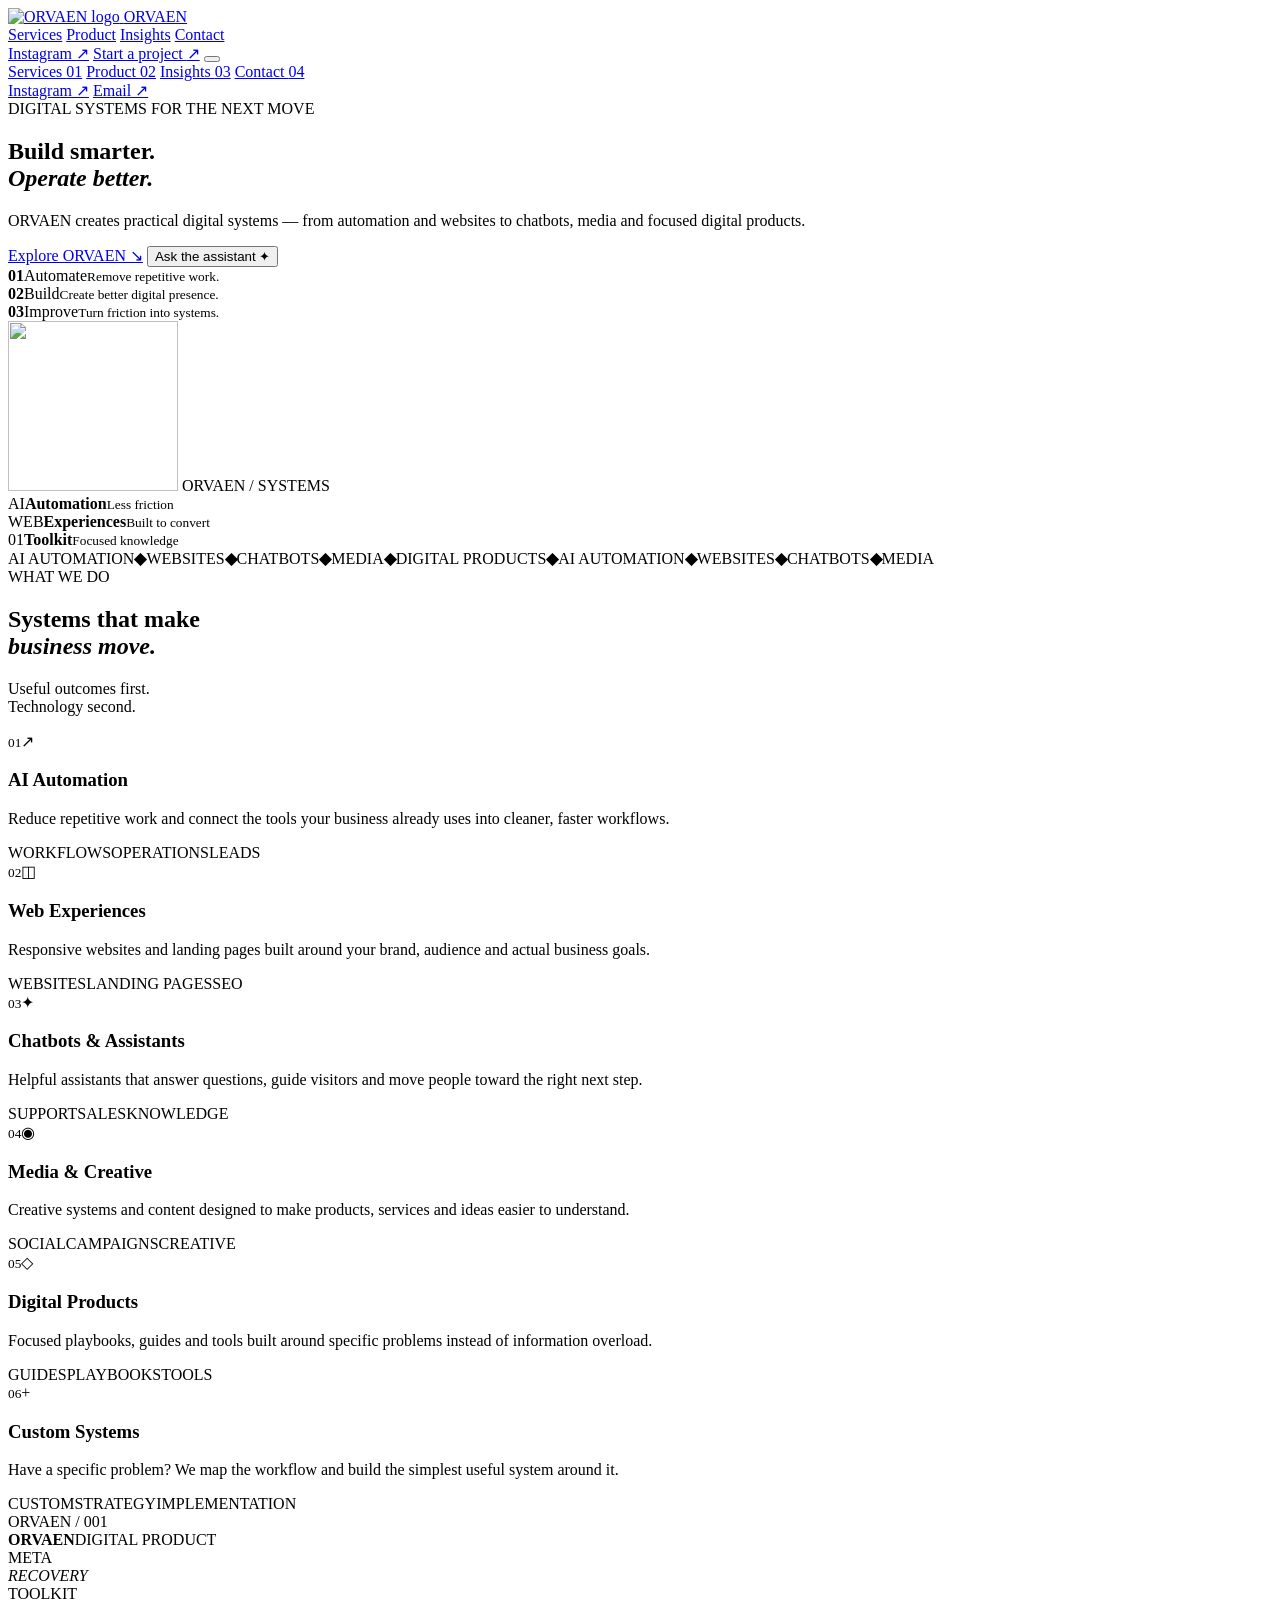
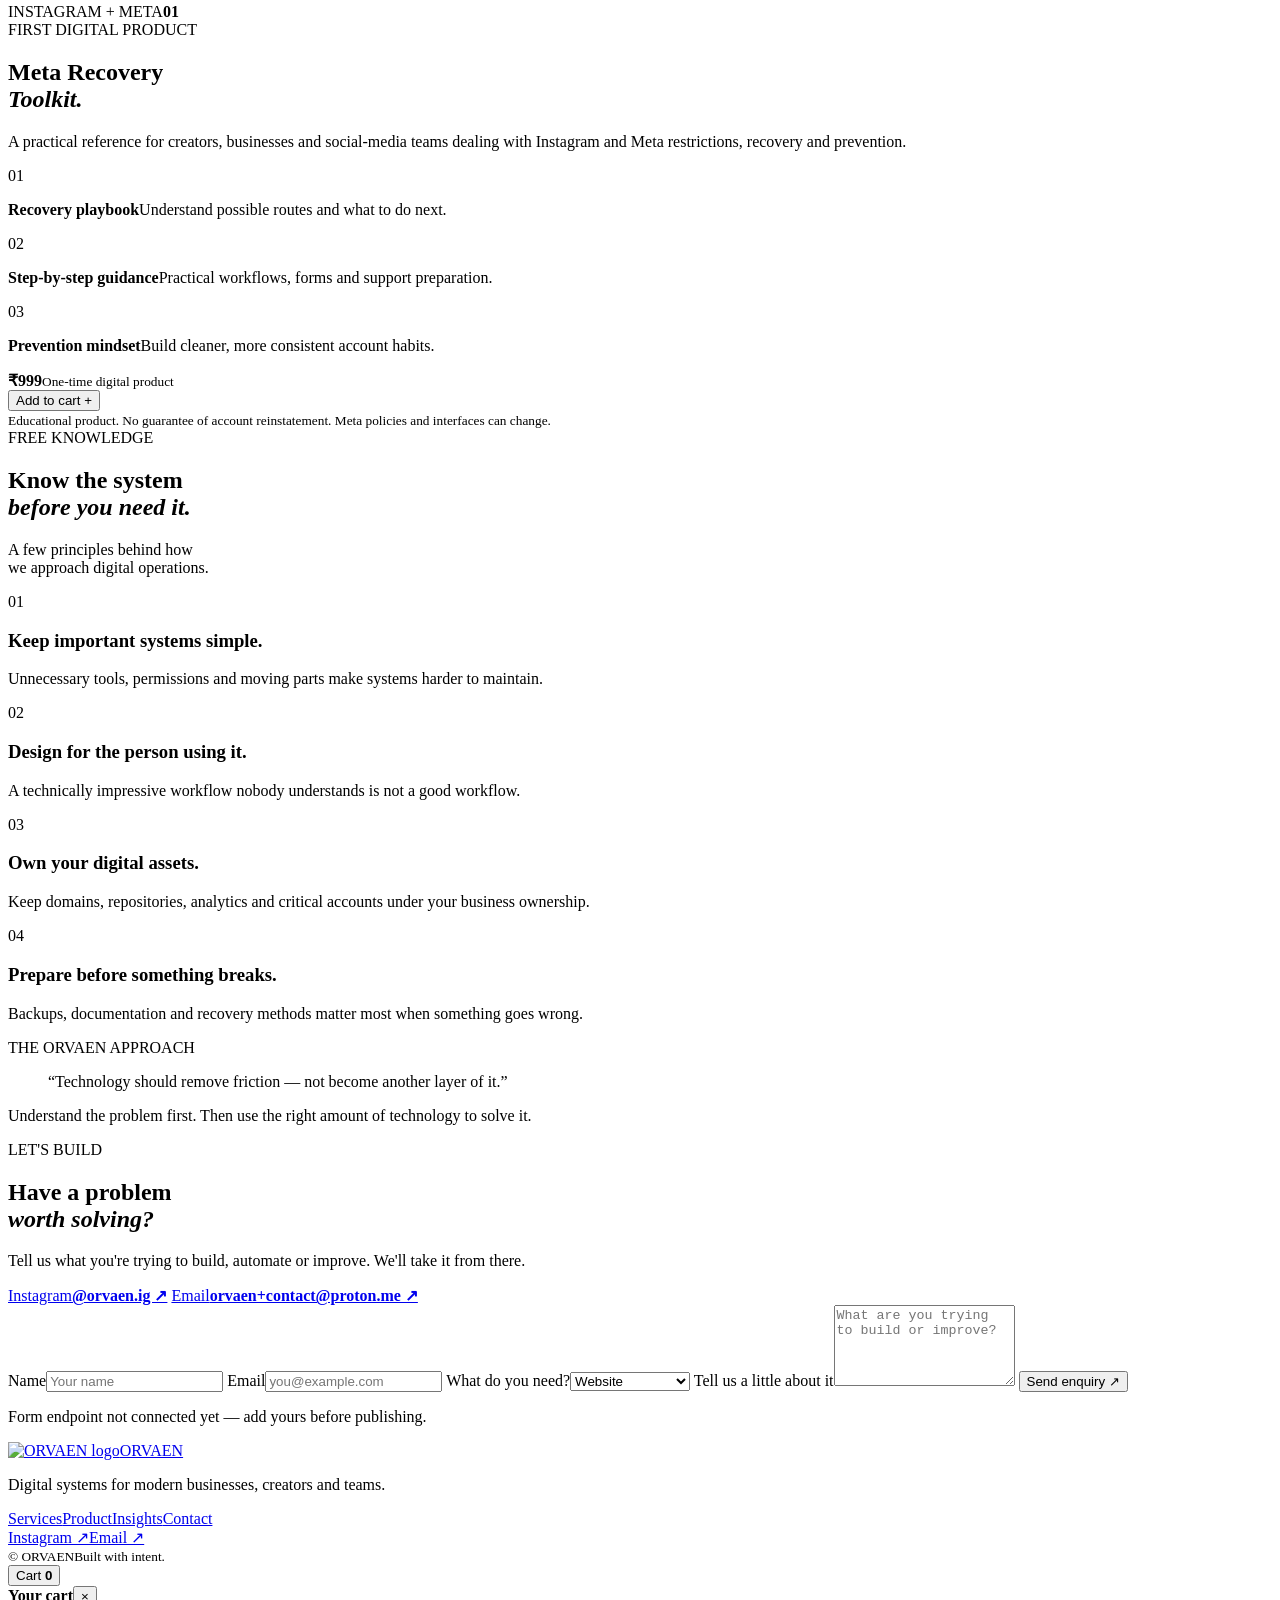
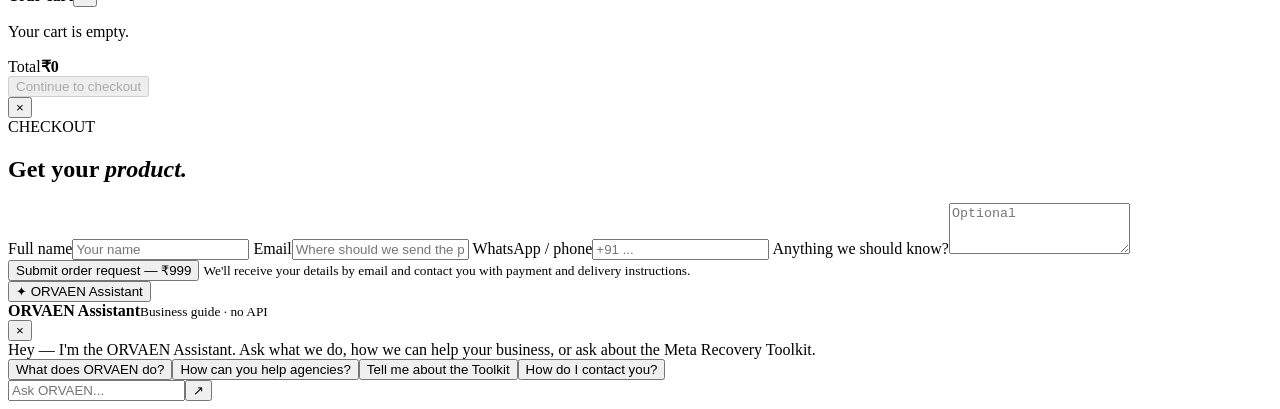
==== index.html @ 5635b98f "Add files via upload" ====
<!doctype html>
<html lang="en">
<head>
  <meta charset="utf-8">
  <meta name="viewport" content="width=device-width,initial-scale=1">
  <meta name="theme-color" content="#050806">
  <meta name="description" content="ORVAEN builds practical digital systems for modern businesses, creators and agencies — AI automation, websites, chatbots, media and focused digital products.">
  <meta name="robots" content="index,follow">
  <meta property="og:title" content="ORVAEN — Digital Systems for Modern Businesses">
  <meta property="og:description" content="Automation, websites, chatbots, media and focused digital products by ORVAEN.">
  <meta property="og:type" content="website">
  <meta property="og:url" content="https://orvaengit.github.io/orvaen-website/">
  <meta property="og:image" content="assets/orvaen-logo.png">
  <title>ORVAEN — Digital Systems</title>
  <link rel="icon" type="image/png" href="assets/orvaen-logo.png">
  <link rel="preconnect" href="https://fonts.googleapis.com">
  <link rel="preconnect" href="https://fonts.gstatic.com" crossorigin>
  <link href="https://fonts.googleapis.com/css2?family=Inter:wght@400;500;600;700;800&family=Space+Grotesk:wght@500;600;700&display=swap" rel="stylesheet">
  <link rel="stylesheet" href="styles.css">
  <script type="application/ld+json">
  {"@context":"https://schema.org","@type":"Organization","name":"ORVAEN","email":"orvaen+contact@proton.me","url":"https://orvaengit.github.io/orvaen-website/","sameAs":["https://www.instagram.com/orvaen.ig/"],"description":"Digital systems, AI automation, websites, chatbots, media and digital products for modern businesses and creators."}
  </script>
</head>
<body>
  <div class="ambient ambient-one" aria-hidden="true"></div>
  <div class="ambient ambient-two" aria-hidden="true"></div>

  <header class="site-header" id="top">
    <div class="header-inner">
      <a class="brand" href="#top" aria-label="ORVAEN home">
        <img src="assets/orvaen-logo.png" alt="ORVAEN logo" width="54" height="54">
        <span>ORVAEN</span>
      </a>
      <nav class="desktop-nav" aria-label="Primary navigation">
        <a href="#services">Services</a>
        <a href="#product">Product</a>
        <a href="#learn">Insights</a>
        <a href="#contact">Contact</a>
      </nav>
      <div class="header-actions">
        <a class="social-link" href="https://www.instagram.com/orvaen.ig/" target="_blank" rel="noopener" aria-label="ORVAEN on Instagram">Instagram ↗</a>
        <a class="header-cta" href="#contact">Start a project <span>↗</span></a>
        <button class="menu-toggle" id="menuToggle" aria-label="Open navigation" aria-expanded="false" aria-controls="mobileNav"><span></span><span></span><span></span></button>
      </div>
    </div>
    <nav class="mobile-nav" id="mobileNav" aria-label="Mobile navigation">
      <a href="#services">Services <span>01</span></a>
      <a href="#product">Product <span>02</span></a>
      <a href="#learn">Insights <span>03</span></a>
      <a href="#contact">Contact <span>04</span></a>
      <div class="mobile-nav-links">
        <a href="https://www.instagram.com/orvaen.ig/" target="_blank" rel="noopener">Instagram ↗</a>
        <a href="mailto:orvaen+contact@proton.me">Email ↗</a>
      </div>
    </nav>
  </header>

  <main>
    <section class="hero wrap reveal">
      <div class="hero-copy">
        <div class="eyebrow"><i></i> DIGITAL SYSTEMS FOR THE NEXT MOVE</div>
        <h1>Build smarter.<br><em>Operate better.</em></h1>
        <p class="hero-text">ORVAEN creates practical digital systems — from automation and websites to chatbots, media and focused digital products.</p>
        <div class="hero-buttons">
          <a class="button button-primary" href="#services">Explore ORVAEN <span>↘</span></a>
          <button class="button button-secondary" type="button" data-open-chat>Ask the assistant <span>✦</span></button>
        </div>
        <div class="hero-proof">
          <div><strong>01</strong><span>Automate</span><small>Remove repetitive work.</small></div>
          <div><strong>02</strong><span>Build</span><small>Create better digital presence.</small></div>
          <div><strong>03</strong><span>Improve</span><small>Turn friction into systems.</small></div>
        </div>
      </div>
      <div class="hero-visual" aria-hidden="true">
        <div class="visual-grid"></div>
        <div class="orb orb-large"></div>
        <div class="orb orb-small"></div>
        <div class="visual-core">
          <img src="assets/orvaen-logo.png" alt="" width="170" height="170">
          <span>ORVAEN / SYSTEMS</span>
        </div>
        <div class="floating-card card-one"><span>AI</span><b>Automation</b><small>Less friction</small></div>
        <div class="floating-card card-two"><span>WEB</span><b>Experiences</b><small>Built to convert</small></div>
        <div class="floating-card card-three"><span>01</span><b>Toolkit</b><small>Focused knowledge</small></div>
      </div>
    </section>

    <div class="ticker" aria-label="ORVAEN capabilities">
      <div class="ticker-track"><span>AI AUTOMATION</span><b>◆</b><span>WEBSITES</span><b>◆</b><span>CHATBOTS</span><b>◆</b><span>MEDIA</span><b>◆</b><span>DIGITAL PRODUCTS</span><b>◆</b><span>AI AUTOMATION</span><b>◆</b><span>WEBSITES</span><b>◆</b><span>CHATBOTS</span><b>◆</b><span>MEDIA</span></div>
    </div>

    <section id="services" class="wrap section reveal">
      <div class="section-heading">
        <div><div class="eyebrow"><i></i> WHAT WE DO</div><h2>Systems that make<br><em>business move.</em></h2></div>
        <p>Useful outcomes first.<br>Technology second.</p>
      </div>
      <div class="service-grid">
        <article class="service-card service-featured"><div class="service-top"><small>01</small><span>↗</span></div><h3>AI Automation</h3><p>Reduce repetitive work and connect the tools your business already uses into cleaner, faster workflows.</p><div class="service-tags"><span>WORKFLOWS</span><span>OPERATIONS</span><span>LEADS</span></div></article>
        <article class="service-card"><div class="service-top"><small>02</small><span>◫</span></div><h3>Web Experiences</h3><p>Responsive websites and landing pages built around your brand, audience and actual business goals.</p><div class="service-tags"><span>WEBSITES</span><span>LANDING PAGES</span><span>SEO</span></div></article>
        <article class="service-card"><div class="service-top"><small>03</small><span>✦</span></div><h3>Chatbots & Assistants</h3><p>Helpful assistants that answer questions, guide visitors and move people toward the right next step.</p><div class="service-tags"><span>SUPPORT</span><span>SALES</span><span>KNOWLEDGE</span></div></article>
        <article class="service-card"><div class="service-top"><small>04</small><span>◉</span></div><h3>Media & Creative</h3><p>Creative systems and content designed to make products, services and ideas easier to understand.</p><div class="service-tags"><span>SOCIAL</span><span>CAMPAIGNS</span><span>CREATIVE</span></div></article>
        <article class="service-card"><div class="service-top"><small>05</small><span>◇</span></div><h3>Digital Products</h3><p>Focused playbooks, guides and tools built around specific problems instead of information overload.</p><div class="service-tags"><span>GUIDES</span><span>PLAYBOOKS</span><span>TOOLS</span></div></article>
        <article class="service-card service-outline"><div class="service-top"><small>06</small><span>+</span></div><h3>Custom Systems</h3><p>Have a specific problem? We map the workflow and build the simplest useful system around it.</p><div class="service-tags"><span>CUSTOM</span><span>STRATEGY</span><span>IMPLEMENTATION</span></div></article>
      </div>
    </section>

    <section id="product" class="wrap section product-section reveal">
      <div class="product-cover-wrap">
        <div class="product-index">ORVAEN / 001</div>
        <div class="product-cover">
          <div class="cover-top"><b>ORVAEN</b><span>DIGITAL PRODUCT</span></div>
          <div class="cover-title">META<br><em>RECOVERY</em><br>TOOLKIT</div>
          <div class="cover-bottom"><span>INSTAGRAM + META</span><b>01</b></div>
        </div>
        <div class="cover-glow"></div>
      </div>
      <div class="product-copy">
        <div class="eyebrow"><i></i> FIRST DIGITAL PRODUCT</div>
        <h2>Meta Recovery<br><em>Toolkit.</em></h2>
        <p class="lead">A practical reference for creators, businesses and social-media teams dealing with Instagram and Meta restrictions, recovery and prevention.</p>
        <div class="product-points">
          <div><span>01</span><p><b>Recovery playbook</b>Understand possible routes and what to do next.</p></div>
          <div><span>02</span><p><b>Step-by-step guidance</b>Practical workflows, forms and support preparation.</p></div>
          <div><span>03</span><p><b>Prevention mindset</b>Build cleaner, more consistent account habits.</p></div>
        </div>
        <div class="product-buy"><div><strong>₹999</strong><small>One-time digital product</small></div><button class="button button-primary add-to-cart" data-name="Meta Recovery Toolkit" data-price="999">Add to cart <span>+</span></button></div>
        <small class="disclaimer">Educational product. No guarantee of account reinstatement. Meta policies and interfaces can change.</small>
      </div>
    </section>

    <section id="learn" class="wrap section reveal">
      <div class="section-heading">
        <div><div class="eyebrow"><i></i> FREE KNOWLEDGE</div><h2>Know the system<br><em>before you need it.</em></h2></div>
        <p>A few principles behind how<br>we approach digital operations.</p>
      </div>
      <div class="insight-grid">
        <article><span>01</span><h3>Keep important systems simple.</h3><p>Unnecessary tools, permissions and moving parts make systems harder to maintain.</p></article>
        <article><span>02</span><h3>Design for the person using it.</h3><p>A technically impressive workflow nobody understands is not a good workflow.</p></article>
        <article><span>03</span><h3>Own your digital assets.</h3><p>Keep domains, repositories, analytics and critical accounts under your business ownership.</p></article>
        <article><span>04</span><h3>Prepare before something breaks.</h3><p>Backups, documentation and recovery methods matter most when something goes wrong.</p></article>
      </div>
    </section>

    <section class="manifesto reveal">
      <div class="wrap manifesto-inner">
        <div class="eyebrow"><i></i> THE ORVAEN APPROACH</div>
        <blockquote>“Technology should remove friction — not become another layer of it.”</blockquote>
        <p>Understand the problem first. Then use the right amount of technology to solve it.</p>
      </div>
    </section>

    <section id="contact" class="wrap section contact-section reveal">
      <div class="contact-copy">
        <div class="eyebrow"><i></i> LET'S BUILD</div>
        <h2>Have a problem<br><em>worth solving?</em></h2>
        <p>Tell us what you're trying to build, automate or improve. We'll take it from there.</p>
        <div class="contact-buttons">
          <a class="contact-pill" href="https://www.instagram.com/orvaen.ig/" target="_blank" rel="noopener"><span>Instagram</span><b>@orvaen.ig ↗</b></a>
          <a class="contact-pill" href="mailto:orvaen+contact@proton.me"><span>Email</span><b>orvaen+contact@proton.me ↗</b></a>
        </div>
      </div>
      <!-- Replace this action with your final form endpoint when ready. -->
      <form class="contact-form" id="contactForm" action="YOUR_FORM_ENDPOINT_HERE" method="POST">
        <input type="hidden" name="_subject" value="New ORVAEN website enquiry">
        <label>Name<input required name="name" autocomplete="name" placeholder="Your name"></label>
        <label>Email<input required type="email" name="email" autocomplete="email" placeholder="you@example.com"></label>
        <label>What do you need?<select name="service"><option>Website</option><option>AI Automation</option><option>Chatbot</option><option>Media / Creative</option><option>Digital Product</option><option>Custom System</option></select></label>
        <label>Tell us a little about it<textarea required name="message" rows="5" placeholder="What are you trying to build or improve?"></textarea></label>
        <button class="button button-primary" type="submit">Send enquiry <span>↗</span></button>
        <p class="form-status" id="formStatus" aria-live="polite">Form endpoint not connected yet — add yours before publishing.</p>
      </form>
    </section>
  </main>

  <footer class="site-footer wrap">
    <div class="footer-main">
      <div><a class="brand footer-brand" href="#top"><img src="assets/orvaen-logo.png" alt="ORVAEN logo" width="54" height="54"><span>ORVAEN</span></a><p>Digital systems for modern businesses, creators and teams.</p></div>
      <div class="footer-links"><a href="#services">Services</a><a href="#product">Product</a><a href="#learn">Insights</a><a href="#contact">Contact</a></div>
      <div class="footer-social"><a href="https://www.instagram.com/orvaen.ig/" target="_blank" rel="noopener">Instagram ↗</a><a href="mailto:orvaen+contact@proton.me">Email ↗</a></div>
    </div>
    <div class="footer-bottom"><small>© <span id="year"></span> ORVAEN</small><small>Built with intent.</small></div>
  </footer>

  <div class="cart" id="cart">
    <button class="cart-trigger" id="cartBtn" type="button" aria-expanded="false">Cart <b id="count">0</b></button>
    <div class="cart-box" id="cartBox" aria-hidden="true">
      <div class="cart-head"><b>Your cart</b><button id="cartClose" type="button" aria-label="Close cart">×</button></div>
      <div id="cartItems"><p>Your cart is empty.</p></div>
      <div class="cart-total"><span>Total</span><b id="total">₹0</b></div>
      <button class="button button-primary full" id="checkout" type="button" disabled>Continue to checkout</button>
    </div>
  </div>

  <div class="modal" id="checkoutModal" aria-hidden="true">
    <div class="modal-box" role="dialog" aria-modal="true" aria-labelledby="checkoutTitle">
      <button class="modal-close" id="modalClose" type="button" aria-label="Close checkout">×</button>
      <div class="eyebrow"><i></i> CHECKOUT</div>
      <h2 id="checkoutTitle">Get your <em>product.</em></h2>
      <p id="summary"></p>
      <!-- Replace this action with the same/final endpoint you use for product leads. -->
      <form id="checkoutForm" action="YOUR_PRODUCT_FORM_ENDPOINT_HERE" method="POST">
        <input type="hidden" name="product" id="productField">
        <input type="hidden" name="amount" id="amountField">
        <label>Full name<input required name="name" autocomplete="name" placeholder="Your name"></label>
        <label>Email<input required type="email" name="email" autocomplete="email" placeholder="Where should we send the product?"></label>
        <label>WhatsApp / phone<input required name="phone" autocomplete="tel" placeholder="+91 ..."></label>
        <label>Anything we should know?<textarea name="notes" rows="3" placeholder="Optional"></textarea></label>
        <button class="button button-primary full" type="submit">Submit order request — ₹<span id="amountText">999</span></button>
        <small class="disclaimer">We'll receive your details by email and contact you with payment and delivery instructions.</small>
      </form>
    </div>
  </div>

  <div class="assistant" id="assistant">
    <button class="chat-trigger" id="chatBtn" type="button" aria-expanded="false"><span>✦</span> ORVAEN Assistant</button>
    <div class="chat-box" id="chatBox" aria-hidden="true">
      <div class="chat-head"><div><b>ORVAEN Assistant</b><small>Business guide · no API</small></div><button id="chatClose" type="button" aria-label="Close assistant">×</button></div>
      <div class="messages" id="messages" aria-live="polite"><div class="msg bot">Hey — I'm the ORVAEN Assistant. Ask what we do, how we can help your business, or ask about the Meta Recovery Toolkit.</div></div>
      <div class="quick-prompts"><button type="button">What does ORVAEN do?</button><button type="button">How can you help agencies?</button><button type="button">Tell me about the Toolkit</button><button type="button">How do I contact you?</button></div>
      <form class="chat-form" id="chatForm"><input id="chatInput" autocomplete="off" placeholder="Ask ORVAEN..." aria-label="Ask ORVAEN Assistant"><button type="submit" aria-label="Send">↗</button></form>
    </div>
  </div>

  <script src="script.js" defer></script>
</body>
</html>
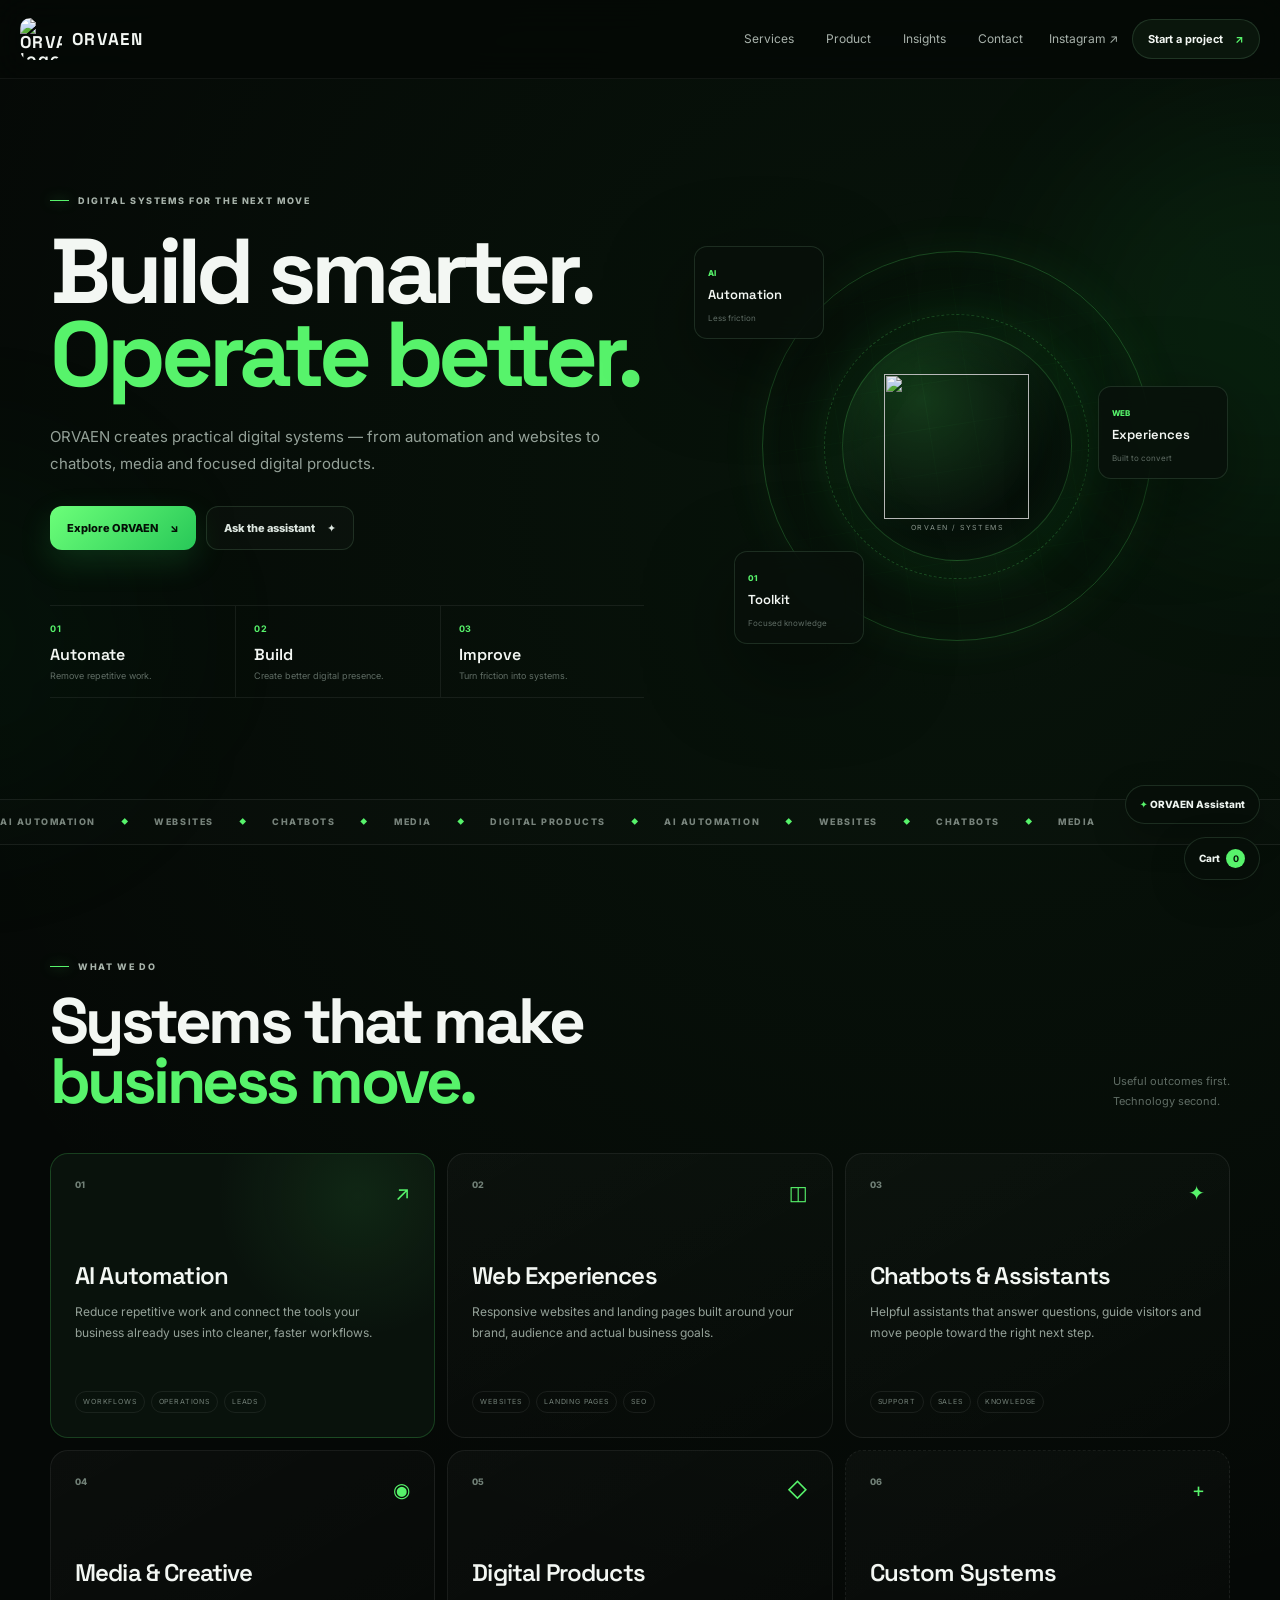
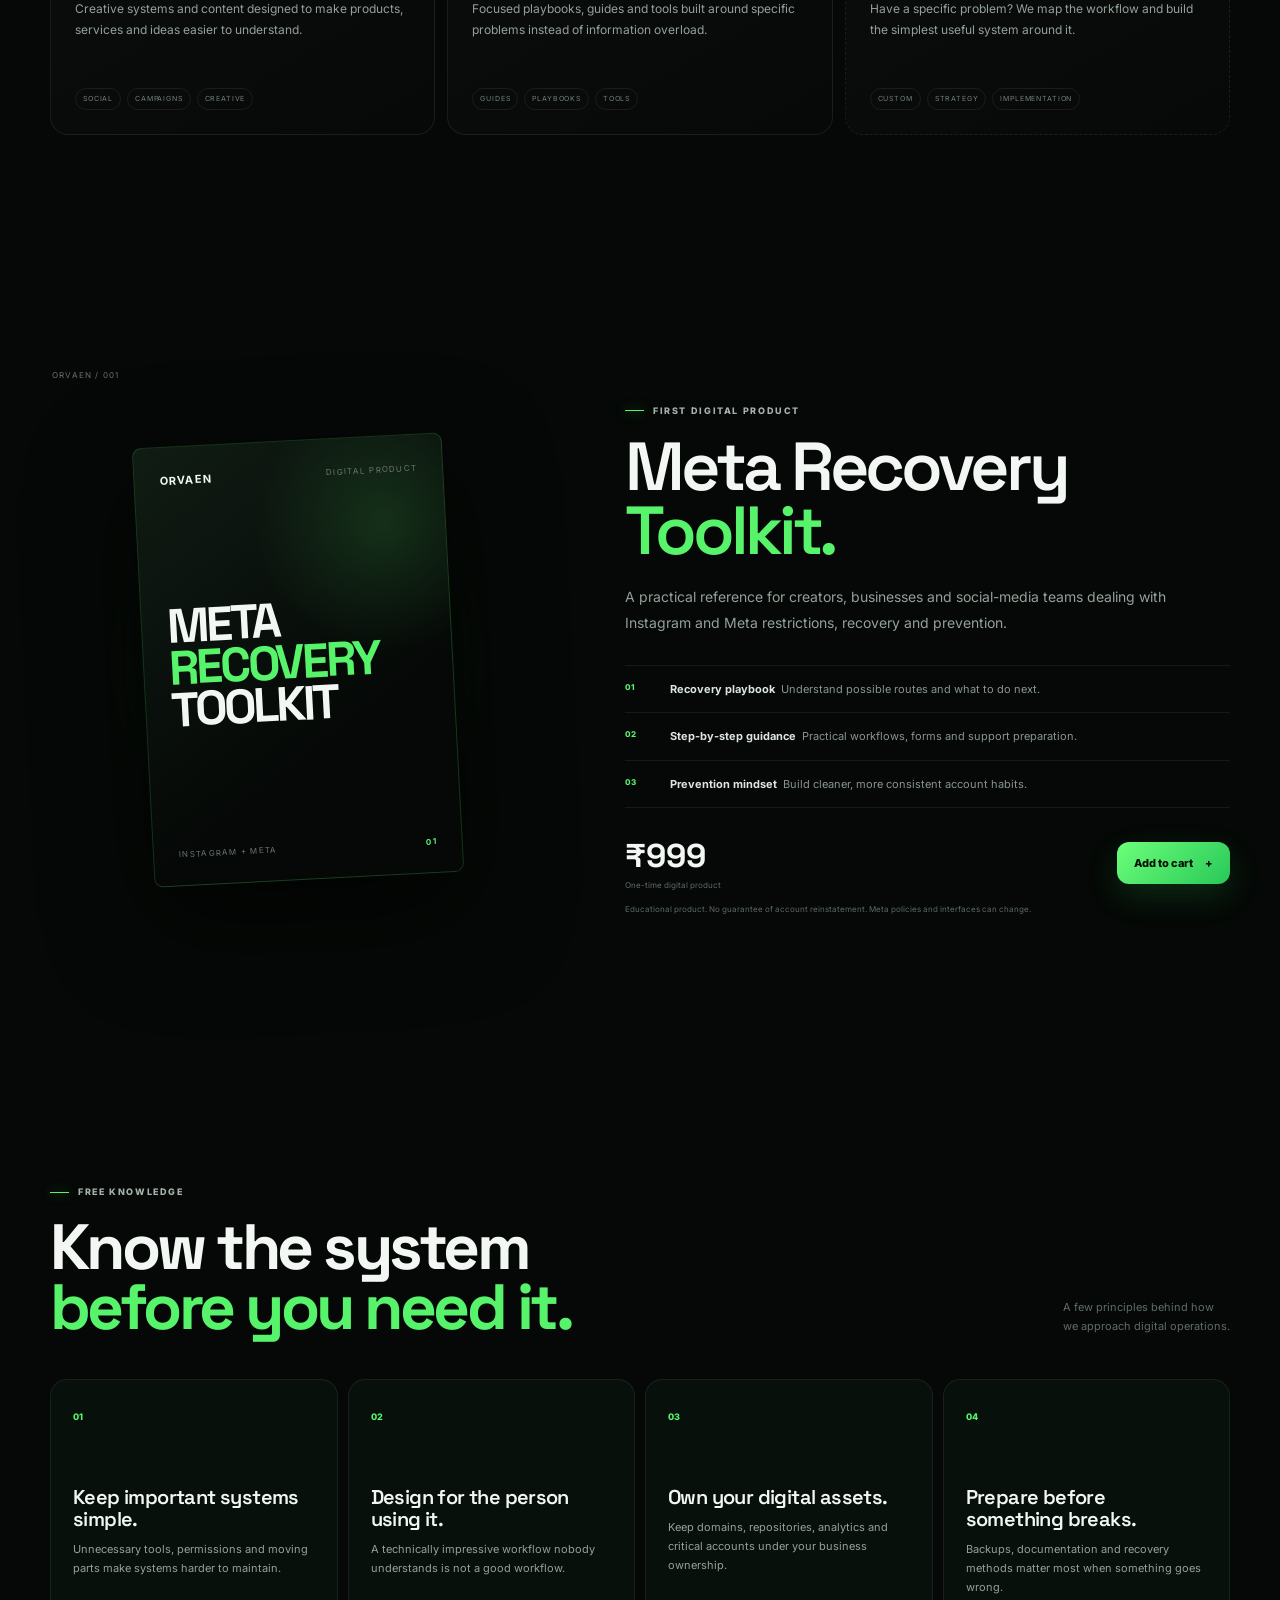
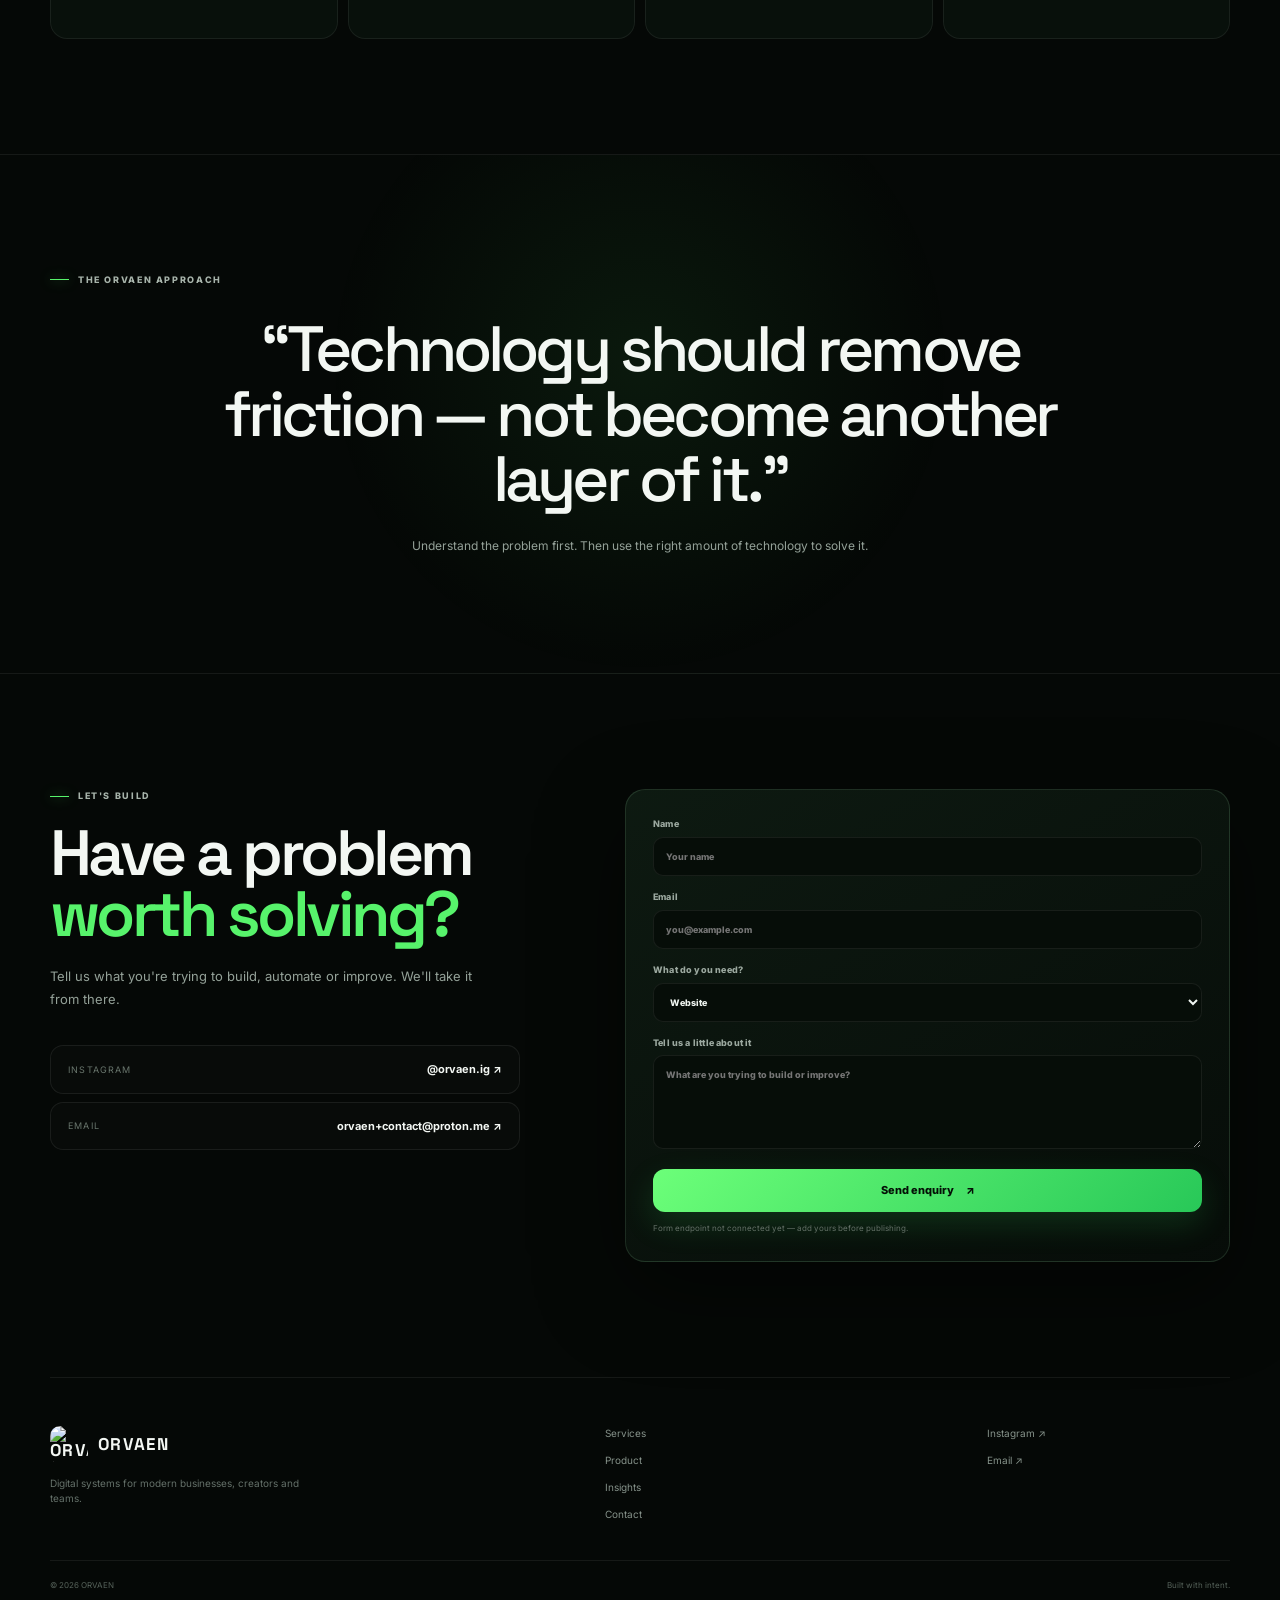
==== commit a52fb6c8: "Update Open Graph image path in index.html" ====
--- a/index.html
+++ b/index.html
@@ -10,7 +10,7 @@
   <meta property="og:description" content="Automation, websites, chatbots, media and focused digital products by ORVAEN.">
   <meta property="og:type" content="website">
   <meta property="og:url" content="https://orvaengit.github.io/orvaen-website/">
-  <meta property="og:image" content="assets/orvaen-logo.png">
+  <meta property="og:image" content="orvaen-logo.png">
   <title>ORVAEN — Digital Systems</title>
   <link rel="icon" type="image/png" href="assets/orvaen-logo.png">
   <link rel="preconnect" href="https://fonts.googleapis.com">
--- a/styles.css
+++ b/styles.css
@@ -0,0 +1,2 @@
+:root{--bg:#050806;--panel:#09110c;--panel-2:#0c160f;--text:#f3f7f3;--muted:#94a198;--dim:#5f6c64;--green:#57f36b;--green-2:#2bd85c;--line:rgba(174,255,190,.13);--line-soft:rgba(255,255,255,.07);--shadow:0 28px 90px rgba(0,0,0,.48);--radius:22px}*{box-sizing:border-box}html{scroll-behavior:smooth}body{margin:0;background:radial-gradient(circle at 75% 10%,rgba(53,236,88,.055),transparent 26%),var(--bg);color:var(--text);font-family:Inter,system-ui,sans-serif;line-height:1.5;overflow-x:hidden}body:before{content:"";position:fixed;inset:0;pointer-events:none;opacity:.18;background-image:linear-gradient(rgba(255,255,255,.018) 1px,transparent 1px),linear-gradient(90deg,rgba(255,255,255,.018) 1px,transparent 1px);background-size:72px 72px;mask-image:linear-gradient(to bottom,#000,transparent 75%);z-index:-2}.ambient{position:fixed;border-radius:50%;filter:blur(80px);pointer-events:none;z-index:-1}.ambient-one{width:440px;height:440px;right:-210px;top:110px;background:rgba(42,242,89,.06)}.ambient-two{width:360px;height:360px;left:-210px;bottom:80px;background:rgba(0,185,75,.045)}a{color:inherit;text-decoration:none}button,input,textarea,select{font:inherit}button{cursor:pointer}.wrap{width:min(1180px,calc(100% - 48px));margin-inline:auto}.site-header{position:sticky;top:0;z-index:100;border-bottom:1px solid rgba(255,255,255,.055);background:rgba(5,8,6,.78);backdrop-filter:blur(18px)}.header-inner{width:min(1240px,calc(100% - 36px));min-height:78px;margin:auto;display:flex;align-items:center;justify-content:space-between;gap:26px}.brand{display:flex;align-items:center;gap:10px;font:700 17px/1 "Space Grotesk",sans-serif;letter-spacing:.08em}.brand img{width:42px;height:42px;object-fit:contain;border-radius:10px}.desktop-nav{display:flex;gap:32px;margin-left:auto}.desktop-nav a,.social-link{font-size:12px;color:#a8b2ab;transition:color .2s}.desktop-nav a:hover,.social-link:hover{color:var(--green)}.header-actions{display:flex;align-items:center;gap:14px}.header-cta{display:inline-flex;gap:12px;align-items:center;padding:11px 15px;border:1px solid var(--line);border-radius:999px;font-size:11px;font-weight:700;background:rgba(17,35,21,.55)}.header-cta span{color:var(--green)}.menu-toggle{display:none;width:42px;height:42px;border:1px solid var(--line);border-radius:12px;background:#0a120d;align-items:center;justify-content:center;flex-direction:column;gap:5px}.menu-toggle span{width:17px;height:1.5px;background:#dce8df;transition:.2s}.mobile-nav{display:none;width:min(1180px,calc(100% - 36px));margin:0 auto;padding:0 0 18px}.mobile-nav a{padding:14px 0;border-bottom:1px solid var(--line-soft);font:600 20px "Space Grotesk";display:flex;justify-content:space-between}.mobile-nav a span{font:10px Inter;color:var(--green)}.mobile-nav-links{display:flex;gap:18px;padding-top:16px}.mobile-nav-links a{font:11px Inter;border:0;padding:0;color:#9ba69f}.hero{min-height:720px;padding-top:76px;padding-bottom:62px;display:grid;grid-template-columns:1fr .92fr;align-items:center;gap:40px}.eyebrow{display:flex;align-items:center;gap:9px;color:#a7b3aa;font-size:9px;font-weight:800;letter-spacing:.18em}.eyebrow i{display:block;width:19px;height:1px;background:var(--green);box-shadow:0 0 12px rgba(87,243,107,.65)}h1,h2,h3,p{margin-top:0}h1,h2{font-family:"Space Grotesk",sans-serif;letter-spacing:-.055em}h1{font-size:clamp(56px,7.4vw,92px);line-height:.9;margin:23px 0 27px;max-width:730px}h1 em,h2 em{font-style:normal;color:var(--green)}.hero-text{max-width:580px;color:var(--muted);font-size:15px;line-height:1.8}.hero-buttons{display:flex;gap:10px;flex-wrap:wrap;margin-top:29px}.button{border:0;border-radius:12px;padding:13px 17px;display:inline-flex;justify-content:center;align-items:center;gap:12px;font-size:11px;font-weight:800;transition:transform .22s,box-shadow .22s,border-color .22s,background .22s}.button:hover{transform:translateY(-2px)}.button-primary{background:linear-gradient(135deg,#6cff79,#28c858);color:#041006;box-shadow:0 12px 32px rgba(48,225,91,.16)}.button-primary:hover{box-shadow:0 15px 38px rgba(48,225,91,.26)}.button-secondary{background:rgba(255,255,255,.02);border:1px solid var(--line);color:#dce6df}.hero-proof{display:flex;gap:0;margin-top:55px;max-width:620px;border-top:1px solid var(--line-soft);border-bottom:1px solid var(--line-soft)}.hero-proof div{flex:1;padding:16px 18px 15px 0;border-right:1px solid var(--line-soft);margin-right:18px}.hero-proof div:last-child{border-right:0;margin-right:0}.hero-proof strong{display:block;color:var(--green);font-size:9px;letter-spacing:.1em;margin-bottom:8px}.hero-proof span{display:block;font:600 16px "Space Grotesk"}.hero-proof small{display:block;color:var(--dim);font-size:9px;margin-top:4px}.hero-visual{height:540px;position:relative;display:grid;place-items:center}.visual-grid{position:absolute;width:92%;height:92%;border:1px solid rgba(87,243,107,.08);border-radius:50%;background-image:linear-gradient(rgba(87,243,107,.045) 1px,transparent 1px),linear-gradient(90deg,rgba(87,243,107,.045) 1px,transparent 1px);background-size:45px 45px;mask-image:radial-gradient(circle,#000 10%,transparent 72%);transform:rotate(-9deg)}.orb{position:absolute;border-radius:50%;border:1px solid rgba(87,243,107,.24);box-shadow:0 0 50px rgba(87,243,107,.06),inset 0 0 35px rgba(87,243,107,.04)}.orb-large{width:390px;height:390px}.orb-small{width:265px;height:265px;border-style:dashed;animation:spin 28s linear infinite}.visual-core{position:relative;width:230px;height:230px;border-radius:50%;display:grid;place-items:center;background:radial-gradient(circle at 35% 30%,rgba(89,255,111,.16),rgba(6,14,9,.94) 63%);border:1px solid rgba(87,243,107,.24);box-shadow:0 0 80px rgba(49,234,89,.1),inset 0 0 55px rgba(74,239,101,.07);z-index:2}.visual-core img{width:145px;height:145px;object-fit:contain;filter:drop-shadow(0 0 22px rgba(87,243,107,.18));opacity:.96}.visual-core span{position:absolute;bottom:27px;font-size:7px;letter-spacing:.22em;color:#89968d}.floating-card{position:absolute;z-index:4;padding:11px 13px;min-width:130px;background:rgba(8,16,11,.8);border:1px solid var(--line);border-radius:13px;backdrop-filter:blur(14px);box-shadow:var(--shadow)}.floating-card span{font-size:8px;color:var(--green);font-weight:800}.floating-card b{display:block;font:600 13px "Space Grotesk";margin-top:4px}.floating-card small{font-size:8px;color:var(--dim)}.card-one{top:70px;left:10px}.card-two{right:2px;top:210px}.card-three{left:50px;bottom:72px}.ticker{overflow:hidden;border-top:1px solid var(--line-soft);border-bottom:1px solid var(--line-soft);background:rgba(255,255,255,.012)}.ticker-track{width:max-content;display:flex;gap:25px;align-items:center;padding:15px 0;font-size:9px;font-weight:800;letter-spacing:.17em;color:#77837b;animation:ticker 26s linear infinite}.ticker b{color:var(--green);font-size:7px}.section{padding-top:115px;padding-bottom:115px}.section-heading{display:flex;justify-content:space-between;align-items:end;gap:40px;margin-bottom:42px}.section-heading h2{font-size:clamp(43px,5vw,65px);line-height:.94;margin:18px 0 0}.section-heading>p{font-size:11px;color:var(--dim);line-height:1.8;margin:0}.service-grid{display:grid;grid-template-columns:repeat(3,1fr);gap:12px}.service-card{min-height:285px;padding:24px;border:1px solid var(--line-soft);border-radius:18px;background:linear-gradient(150deg,rgba(255,255,255,.028),rgba(255,255,255,.009));display:flex;flex-direction:column;transition:transform .25s,border-color .25s,background .25s}.service-card:hover{transform:translateY(-5px);border-color:rgba(87,243,107,.28);background:linear-gradient(150deg,rgba(87,243,107,.05),rgba(255,255,255,.008))}.service-featured{border-color:rgba(87,243,107,.2);background:radial-gradient(circle at 80% 15%,rgba(87,243,107,.09),transparent 36%),#09120c}.service-outline{border-style:dashed}.service-top{display:flex;justify-content:space-between;color:var(--green);font-size:20px}.service-top small{font-size:9px;color:#718077;font-weight:800}.service-card h3{font:600 24px "Space Grotesk";letter-spacing:-.035em;margin:52px 0 10px}.service-card p{color:var(--muted);font-size:12px;line-height:1.75;margin-bottom:auto}.service-tags{display:flex;flex-wrap:wrap;gap:6px;margin-top:22px}.service-tags span{font-size:7px;letter-spacing:.12em;color:#738078;border:1px solid var(--line-soft);border-radius:999px;padding:5px 7px}.product-section{display:grid;grid-template-columns:.9fr 1.1fr;gap:80px;align-items:center}.product-cover-wrap{min-height:590px;position:relative;display:grid;place-items:center}.product-index{position:absolute;left:2px;top:4px;color:#67736a;font-size:8px;letter-spacing:.15em}.product-cover{position:relative;width:310px;height:440px;padding:25px;background:linear-gradient(145deg,#101c14,#050806 67%);border:1px solid rgba(87,243,107,.18);border-radius:9px;box-shadow:0 35px 100px rgba(0,0,0,.58);display:flex;flex-direction:column;justify-content:space-between;transform:rotate(-3deg);z-index:2;overflow:hidden}.product-cover:after{content:"";position:absolute;inset:0;background:radial-gradient(circle at 80% 20%,rgba(87,243,107,.14),transparent 30%);pointer-events:none}.cover-top,.cover-bottom{display:flex;justify-content:space-between;align-items:center;font-size:8px;letter-spacing:.16em;position:relative;z-index:1}.cover-top b{font-size:11px}.cover-top span,.cover-bottom span{color:#68756d}.cover-title{font:700 48px/.88 "Space Grotesk";letter-spacing:-.065em;position:relative;z-index:1}.cover-title em{font-style:normal;color:var(--green)}.cover-bottom b{color:var(--green)}.cover-glow{position:absolute;width:250px;height:250px;border-radius:50%;background:rgba(49,231,83,.09);filter:blur(50px)}.product-copy h2{font:600 clamp(47px,5.4vw,68px)/.93 "Space Grotesk";letter-spacing:-.06em;margin:18px 0 22px}.lead{max-width:650px;color:var(--muted);font-size:14px;line-height:1.85}.product-points{margin:29px 0 27px;border-top:1px solid var(--line-soft)}.product-points>div{display:grid;grid-template-columns:35px 1fr;gap:10px;padding:15px 0;border-bottom:1px solid var(--line-soft)}.product-points span{color:var(--green);font-size:8px;font-weight:800}.product-points p{margin:0;color:#88958d;font-size:11px}.product-points b{color:#dce5df;margin-right:6px}.product-buy{display:flex;align-items:center;justify-content:space-between;gap:18px}.product-buy strong{font:700 33px "Space Grotesk"}.product-buy small{display:block;color:var(--dim);font-size:8px;margin-top:2px}.disclaimer{display:block;color:#5e6a63;font-size:8px;margin-top:12px;line-height:1.7}.insight-grid{display:grid;grid-template-columns:repeat(4,1fr);gap:10px}.insight-grid article{min-height:260px;padding:22px;border:1px solid var(--line-soft);border-radius:17px;background:#08100b}.insight-grid article>span{font-size:9px;color:var(--green);font-weight:800}.insight-grid h3{font:600 20px/1.1 "Space Grotesk";margin:60px 0 10px;letter-spacing:-.03em}.insight-grid p{color:var(--muted);font-size:11px;line-height:1.7}.manifesto{border-top:1px solid var(--line-soft);border-bottom:1px solid var(--line-soft);background:radial-gradient(circle at 50% 40%,rgba(87,243,107,.075),transparent 44%);padding:118px 0}.manifesto-inner{text-align:center}.manifesto blockquote{font:500 clamp(36px,5vw,66px)/1.02 "Space Grotesk";letter-spacing:-.06em;max-width:900px;margin:30px auto 25px}.manifesto p{color:var(--muted);font-size:12px;max-width:520px;margin:auto}.contact-section{display:grid;grid-template-columns:.9fr 1.1fr;gap:80px;align-items:start}.contact-copy h2{font:600 clamp(46px,5vw,65px)/.95 "Space Grotesk";margin:20px 0}.contact-copy>p{color:var(--muted);font-size:13px;line-height:1.8;max-width:440px}.contact-buttons{margin-top:34px;display:grid;gap:8px;max-width:470px}.contact-pill{display:flex;justify-content:space-between;gap:15px;align-items:center;padding:15px 17px;border:1px solid var(--line-soft);border-radius:13px;background:rgba(255,255,255,.015);transition:border-color .2s,transform .2s}.contact-pill:hover{border-color:rgba(87,243,107,.25);transform:translateX(3px)}.contact-pill span{color:#69766d;font-size:9px;text-transform:uppercase;letter-spacing:.13em}.contact-pill b{font-size:11px}.contact-form,.modal-box{padding:27px;border:1px solid var(--line);border-radius:20px;background:linear-gradient(150deg,rgba(14,27,18,.95),rgba(7,13,9,.95));box-shadow:var(--shadow)}.contact-form label,.modal-box label{display:block;color:#9ca9a0;font-size:9px;font-weight:800;margin-bottom:14px;letter-spacing:.02em}.contact-form input,.contact-form textarea,.contact-form select,.modal-box input,.modal-box textarea{width:100%;margin-top:6px;border:1px solid var(--line-soft);border-radius:10px;background:#060d08;color:#eff5f0;padding:12px;outline:0;resize:vertical}.contact-form input:focus,.contact-form textarea:focus,.contact-form select:focus,.modal-box input:focus,.modal-box textarea:focus{border-color:rgba(87,243,107,.45);box-shadow:0 0 0 3px rgba(87,243,107,.05)}.contact-form .button{width:100%;margin-top:3px}.form-status{font-size:8px!important;color:#657168!important;margin:10px 0 0!important}.site-footer{padding-top:48px;padding-bottom:25px;border-top:1px solid var(--line-soft)}.footer-main{display:grid;grid-template-columns:1.5fr 1fr .7fr;gap:35px;padding-bottom:38px}.footer-brand img{width:38px;height:38px}.footer-main p{color:#647069;font-size:10px;max-width:250px;margin:12px 0 0}.footer-links,.footer-social{display:flex;flex-direction:column;gap:12px}.footer-links a,.footer-social a{font-size:10px;color:#86928a}.footer-links a:hover,.footer-social a:hover{color:var(--green)}.footer-bottom{border-top:1px solid var(--line-soft);padding-top:18px;display:flex;justify-content:space-between;color:#56625a}.footer-bottom small{font-size:8px}.cart{position:fixed;right:20px;bottom:20px;z-index:110}.cart-trigger,.chat-trigger{border:1px solid var(--line);background:rgba(7,15,9,.92);color:#edf4ef;border-radius:999px;padding:11px 14px;font-size:10px;font-weight:800;box-shadow:0 12px 35px rgba(0,0,0,.25);backdrop-filter:blur(12px)}.cart-trigger b{display:inline-grid;place-items:center;min-width:19px;height:19px;padding:0 5px;border-radius:50%;background:var(--green);color:#041006;margin-left:4px;font-size:9px}.cart-box{display:none;position:absolute;right:0;bottom:52px;width:340px;padding:17px;border:1px solid var(--line);border-radius:17px;background:#08110b;box-shadow:var(--shadow)}.cart.open .cart-box{display:block}.cart-head{display:flex;justify-content:space-between;align-items:center}.cart-head button,.modal-close,.chat-head button{border:0;background:transparent;color:#829087;font-size:22px}.cart-item{font-size:11px;color:#a0aca4;padding:14px 0}.remove-item{float:right;border:0;background:none;color:#7e8a82}.cart-total{display:flex;justify-content:space-between;border-top:1px solid var(--line-soft);padding-top:13px;margin-top:8px;margin-bottom:13px;font-size:11px}.cart-total b{font:700 18px "Space Grotesk"}.full{width:100%}.modal{display:none;position:fixed;inset:0;z-index:120;padding:18px;background:rgba(0,0,0,.75);backdrop-filter:blur(10px);place-items:center}.modal.open{display:grid}.modal-box{position:relative;width:min(520px,100%);max-height:92vh;overflow:auto}.modal-box h2{font:600 43px "Space Grotesk";letter-spacing:-.055em;margin:16px 0 8px}.modal-box>p{color:var(--muted);font-size:11px}.assistant{position:fixed;right:20px;bottom:76px;z-index:109}.chat-trigger span{color:var(--green)}.chat-box{display:none;position:absolute;right:0;bottom:51px;width:390px;overflow:hidden;border:1px solid var(--line);border-radius:18px;background:#07100a;box-shadow:var(--shadow)}.assistant.open .chat-box{display:block}.chat-head{display:flex;justify-content:space-between;align-items:center;padding:14px;border-bottom:1px solid var(--line-soft)}.chat-head b{font:600 14px "Space Grotesk"}.chat-head small{display:block;color:#627067;font-size:8px;margin-top:2px}.messages{height:280px;overflow:auto;padding:15px}.msg{max-width:89%;font-size:10px;line-height:1.6;padding:10px 12px;border-radius:12px;margin-bottom:8px}.msg.bot{background:#101a13;color:#cbd5ce}.msg.user{margin-left:auto;background:linear-gradient(135deg,#65f577,#2dc95b);color:#041006}.quick-prompts{display:flex;gap:5px;overflow:auto;padding:0 10px 10px}.quick-prompts button{white-space:nowrap;border:1px solid var(--line);border-radius:999px;background:transparent;color:#98a59c;font-size:8px;padding:7px 9px}.quick-prompts button:hover{border-color:rgba(87,243,107,.35);color:#dbe5df}.chat-form{display:flex;gap:7px;padding:9px;border-top:1px solid var(--line-soft)}.chat-form input{min-width:0;flex:1;margin:0;border:1px solid var(--line-soft);border-radius:10px;background:#050b07;color:#fff;padding:10px;outline:0;font-size:10px}.chat-form button{width:42px;border:0;border-radius:10px;background:var(--green);color:#041006;font-weight:900}@keyframes spin{to{transform:rotate(360deg)}}@keyframes ticker{to{transform:translateX(-50%)}}@keyframes float{50%{transform:translateY(-8px)}}.floating-card{animation:float 5s ease-in-out infinite}.card-two{animation-delay:-1.7s}.card-three{animation-delay:-3.1s}.orb-large{animation:float 7s ease-in-out infinite}.reveal{opacity:0;transform:translateY(18px);transition:opacity .7s ease,transform .7s ease}.reveal.visible{opacity:1;transform:none}@media(max-width:980px){.desktop-nav,.social-link{display:none}.menu-toggle{display:flex}.mobile-nav.open{display:block}.hero{grid-template-columns:1fr;min-height:auto;padding-top:58px}.hero-visual{order:-1;height:390px}.service-grid{grid-template-columns:repeat(2,1fr)}.product-section,.contact-section{grid-template-columns:1fr;gap:45px}.product-cover-wrap{min-height:520px}.insight-grid{grid-template-columns:repeat(2,1fr)}.footer-main{grid-template-columns:1.4fr 1fr 1fr}}@media(max-width:620px){.wrap{width:min(100% - 32px,1180px)}.header-inner{width:min(100% - 24px,1240px);min-height:68px}.header-cta{display:none}.brand span{font-size:15px}.hero{padding-top:44px}.hero h1{font-size:54px}.hero-text{font-size:13px}.hero-proof{margin-top:40px}.hero-proof div{padding-right:10px;margin-right:10px}.hero-proof span{font-size:13px}.hero-proof small{font-size:8px}.hero-visual{height:315px}.orb-large{width:285px;height:285px}.orb-small{width:205px;height:205px}.visual-core{width:175px;height:175px}.visual-core img{width:112px;height:112px}.visual-core span{bottom:19px;font-size:6px}.floating-card{min-width:105px;padding:8px 9px}.floating-card b{font-size:11px}.floating-card small{font-size:7px}.card-one{left:0;top:35px}.card-two{right:0;top:135px}.card-three{left:12px;bottom:25px}.section{padding-top:78px;padding-bottom:78px}.section-heading{display:block;margin-bottom:28px}.section-heading h2{font-size:43px}.section-heading>p{margin-top:15px}.service-grid,.insight-grid{grid-template-columns:1fr}.service-card{min-height:245px}.service-card h3{margin-top:40px}.product-cover-wrap{min-height:450px}.product-cover{width:270px;height:385px}.cover-title{font-size:42px}.product-copy h2{font-size:47px}.product-buy{align-items:flex-end}.product-buy .button{padding:12px}.contact-section{gap:30px}.contact-form,.modal-box{padding:20px}.footer-main{grid-template-columns:1fr 1fr}.footer-social{grid-column:2}.footer-bottom{margin-top:0}.cart{right:10px;bottom:10px}.assistant{right:10px;bottom:62px}.chat-box,.cart-box{width:min(390px,calc(100vw - 20px))}.chat-box{right:0}.modal{padding:10px}.manifesto{padding:85px 0}.manifesto blockquote{font-size:38px}.ticker-track{font-size:8px;gap:18px}}
+@media(prefers-reduced-motion:reduce){html{scroll-behavior:auto}.reveal,.reveal.visible{transition:none;opacity:1;transform:none}.ticker-track,.floating-card,.orb-large,.orb-small{animation:none}}
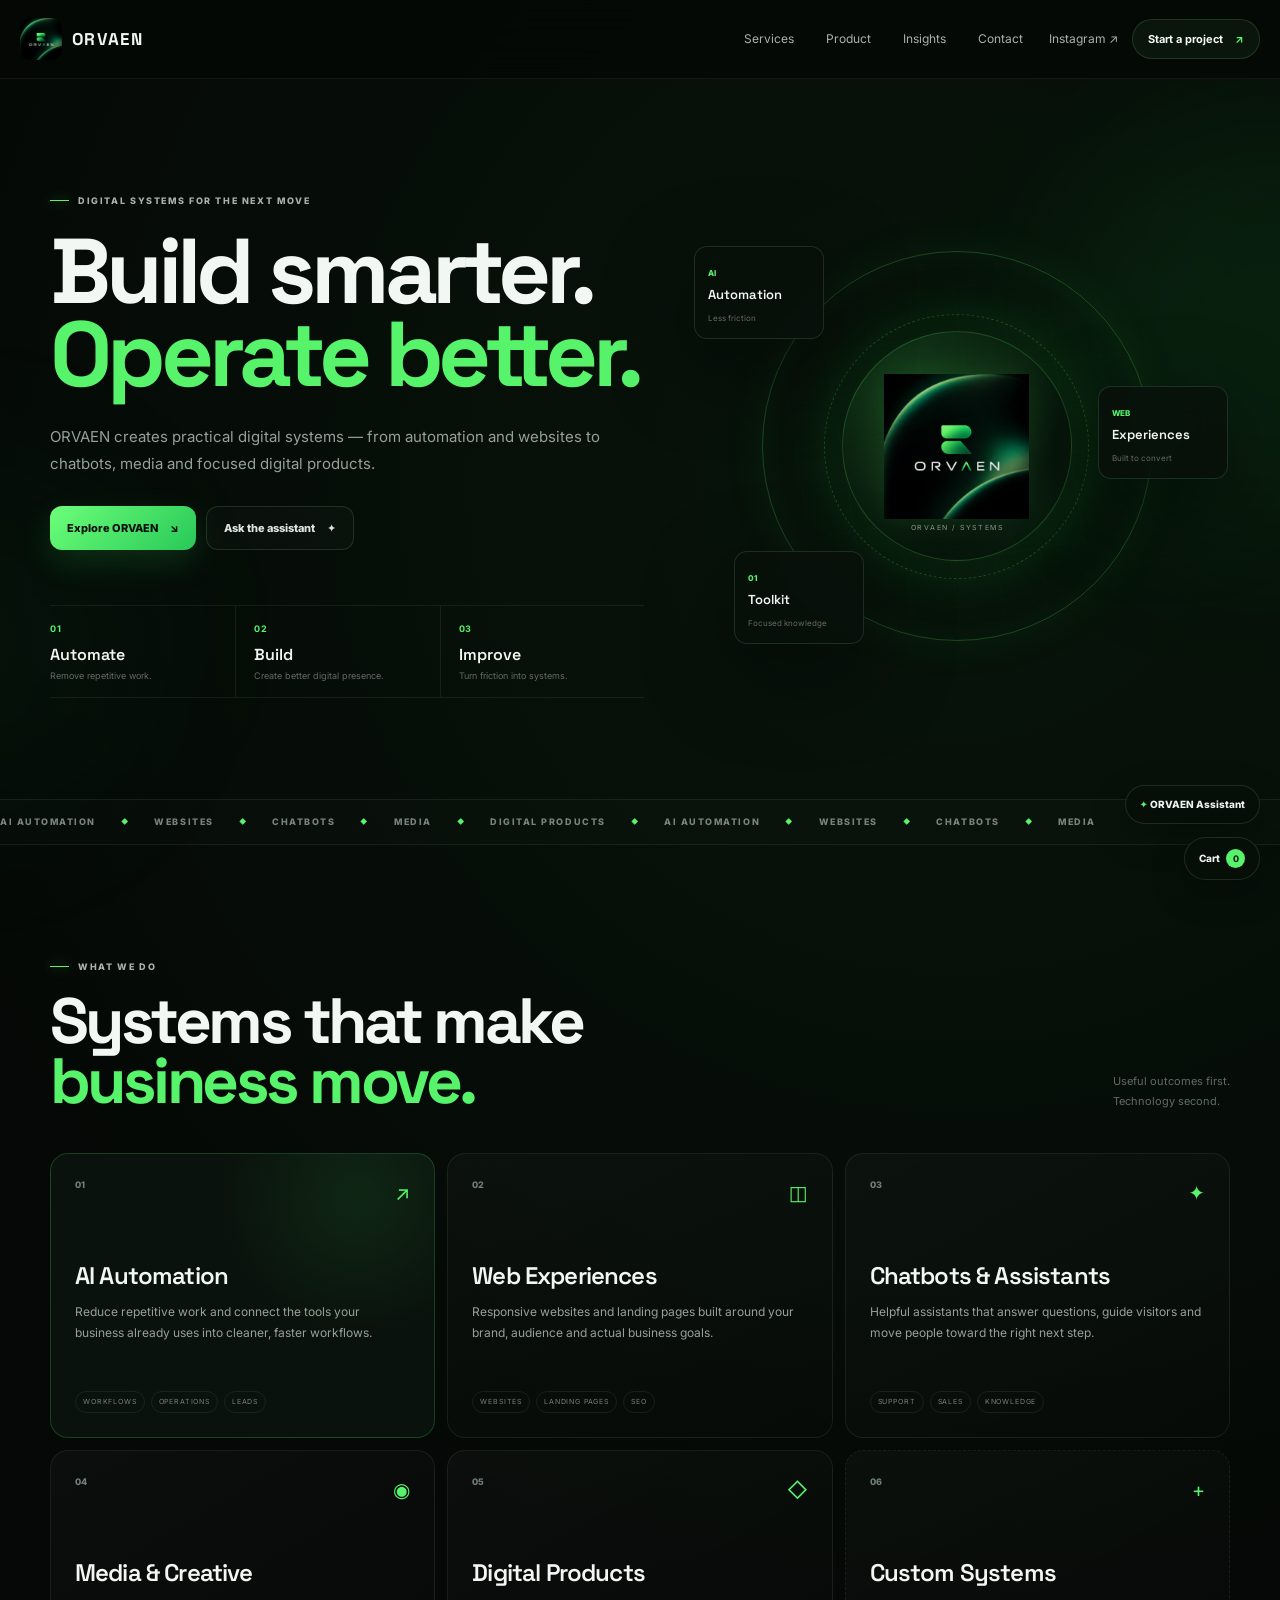
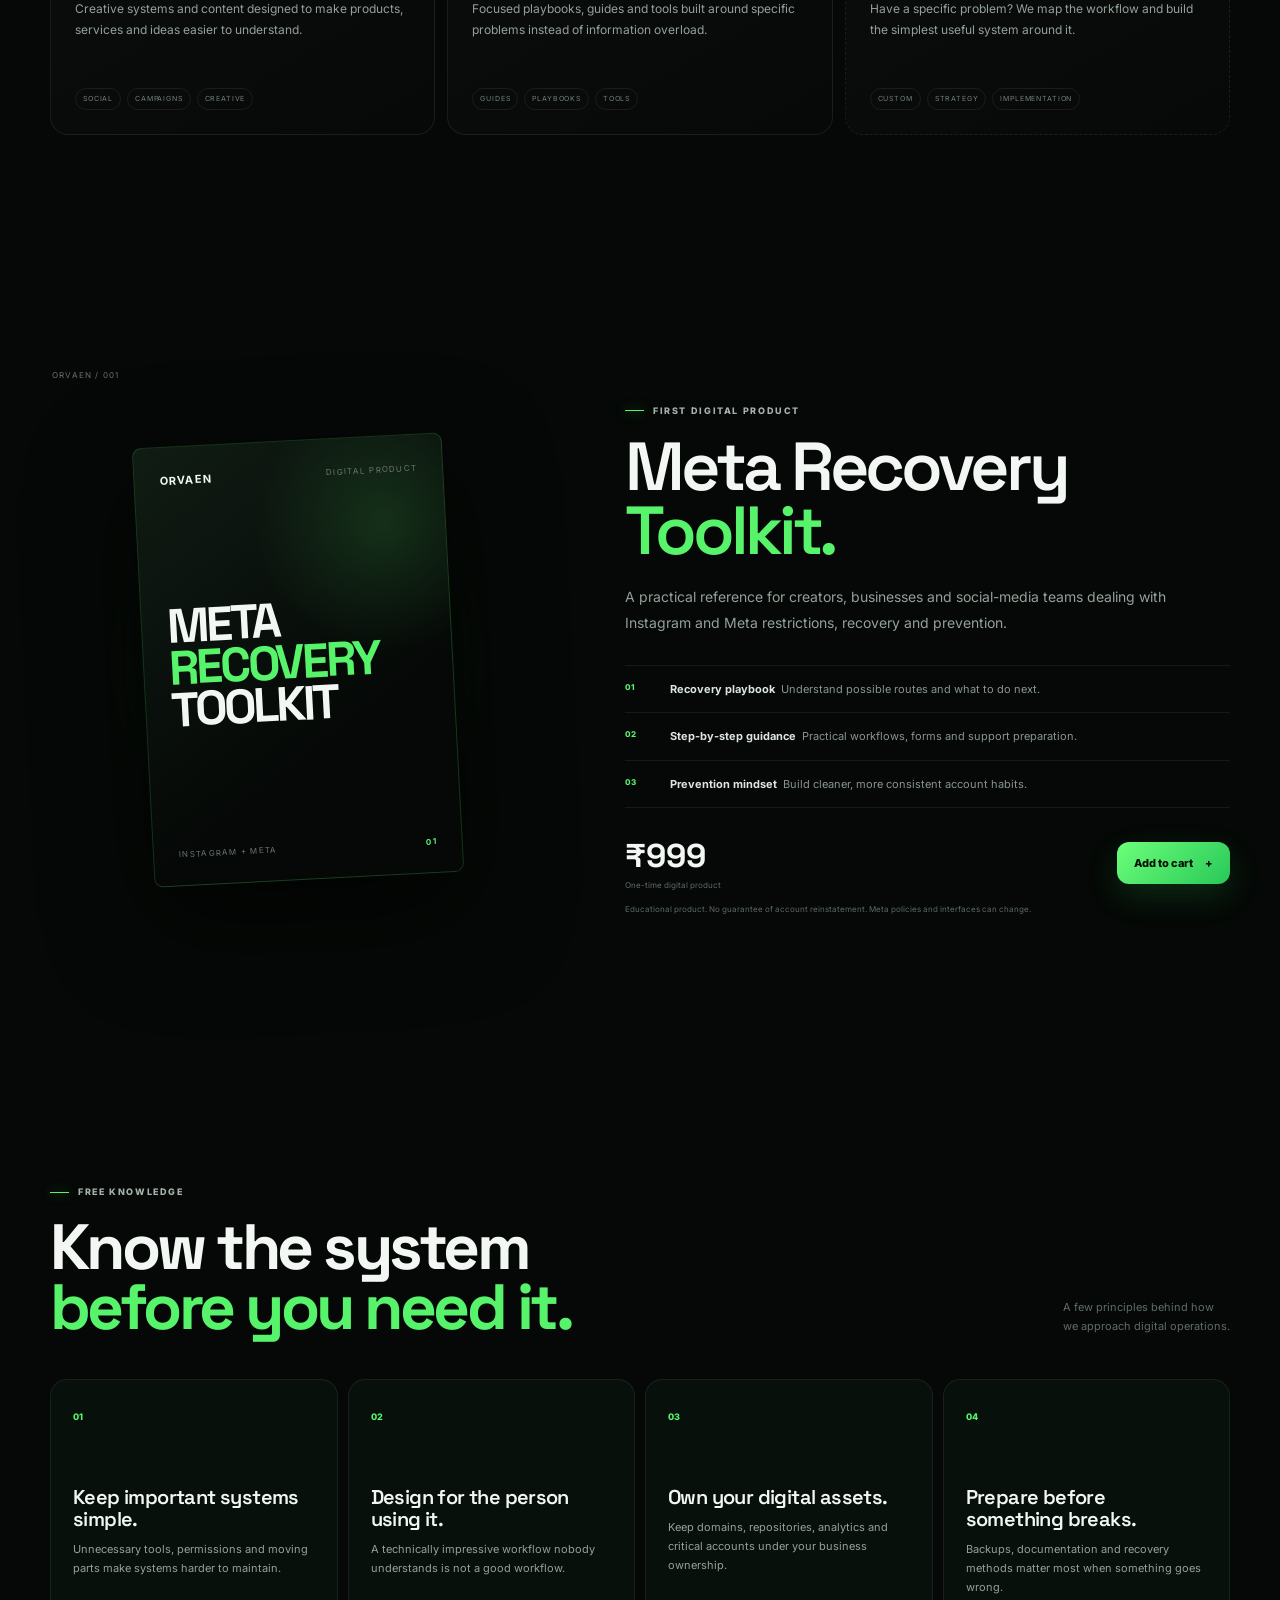
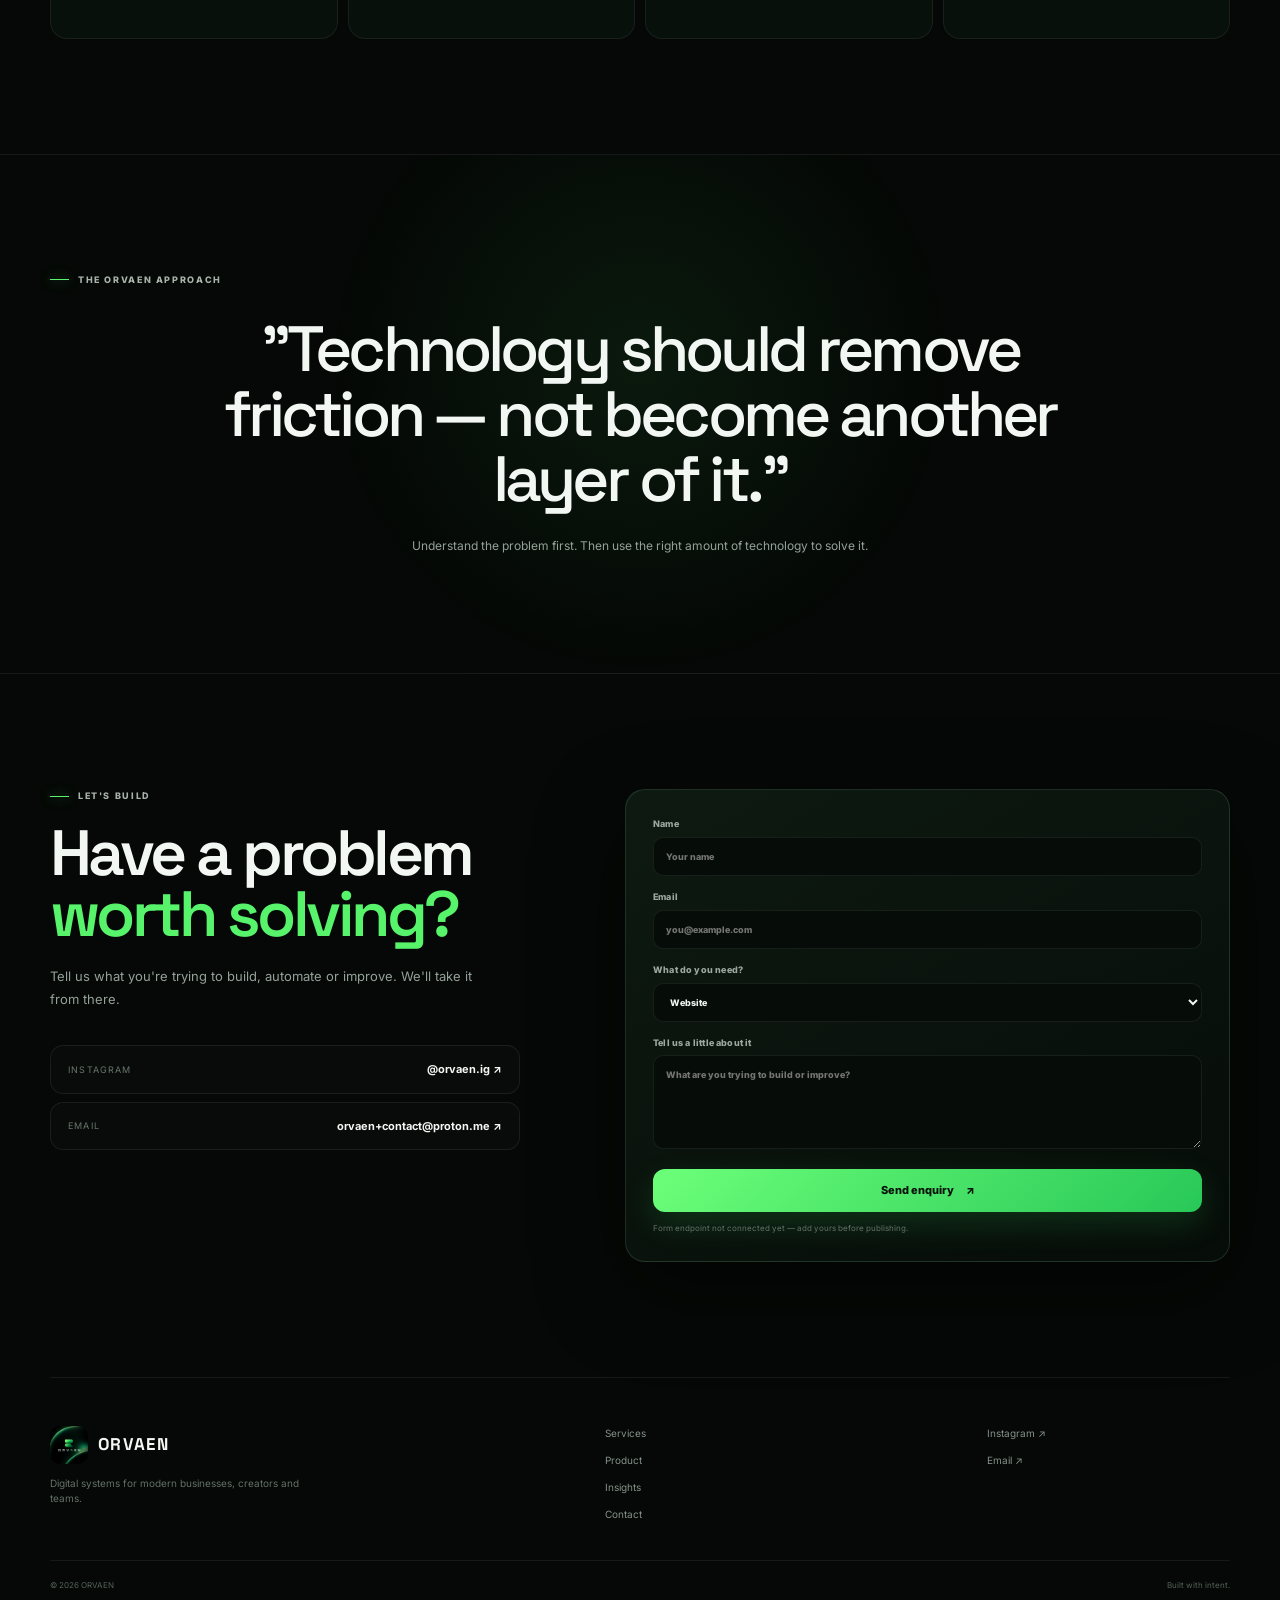
==== commit 82f8b31b: "Update image paths and fix quote formatting" ====
--- a/index.html
+++ b/index.html
@@ -10,9 +10,9 @@
   <meta property="og:description" content="Automation, websites, chatbots, media and focused digital products by ORVAEN.">
   <meta property="og:type" content="website">
   <meta property="og:url" content="https://orvaengit.github.io/orvaen-website/">
-  <meta property="og:image" content="orvaen-logo.png">
+  <meta property="og:image" content="https://orvaengit.github.io/orvaen-website/orvaen-logo.png">
   <title>ORVAEN — Digital Systems</title>
-  <link rel="icon" type="image/png" href="assets/orvaen-logo.png">
+  <link rel="icon" type="image/png" href="orvaen-logo.png">
   <link rel="preconnect" href="https://fonts.googleapis.com">
   <link rel="preconnect" href="https://fonts.gstatic.com" crossorigin>
   <link href="https://fonts.googleapis.com/css2?family=Inter:wght@400;500;600;700;800&family=Space+Grotesk:wght@500;600;700&display=swap" rel="stylesheet">
@@ -28,7 +28,7 @@
   <header class="site-header" id="top">
     <div class="header-inner">
       <a class="brand" href="#top" aria-label="ORVAEN home">
-        <img src="assets/orvaen-logo.png" alt="ORVAEN logo" width="54" height="54">
+        <img src="orvaen-logo.png" alt="ORVAEN logo" width="54" height="54">
         <span>ORVAEN</span>
       </a>
       <nav class="desktop-nav" aria-label="Primary navigation">
@@ -76,7 +76,7 @@
         <div class="orb orb-large"></div>
         <div class="orb orb-small"></div>
         <div class="visual-core">
-          <img src="assets/orvaen-logo.png" alt="" width="170" height="170">
+          <img src="orvaen-logo.png" alt="" width="170" height="170">
           <span>ORVAEN / SYSTEMS</span>
         </div>
         <div class="floating-card card-one"><span>AI</span><b>Automation</b><small>Less friction</small></div>
@@ -144,7 +144,7 @@
     <section class="manifesto reveal">
       <div class="wrap manifesto-inner">
         <div class="eyebrow"><i></i> THE ORVAEN APPROACH</div>
-        <blockquote>“Technology should remove friction — not become another layer of it.”</blockquote>
+        <blockquote>"Technology should remove friction — not become another layer of it."</blockquote>
         <p>Understand the problem first. Then use the right amount of technology to solve it.</p>
       </div>
     </section>
@@ -174,7 +174,7 @@
 
   <footer class="site-footer wrap">
     <div class="footer-main">
-      <div><a class="brand footer-brand" href="#top"><img src="assets/orvaen-logo.png" alt="ORVAEN logo" width="54" height="54"><span>ORVAEN</span></a><p>Digital systems for modern businesses, creators and teams.</p></div>
+      <div><a class="brand footer-brand" href="#top"><img src="orvaen-logo.png" alt="ORVAEN logo" width="54" height="54"><span>ORVAEN</span></a><p>Digital systems for modern businesses, creators and teams.</p></div>
       <div class="footer-links"><a href="#services">Services</a><a href="#product">Product</a><a href="#learn">Insights</a><a href="#contact">Contact</a></div>
       <div class="footer-social"><a href="https://www.instagram.com/orvaen.ig/" target="_blank" rel="noopener">Instagram ↗</a><a href="mailto:orvaen+contact@proton.me">Email ↗</a></div>
     </div>
@@ -223,4 +223,5 @@
 
   <script src="script.js" defer></script>
 </body>
-</html>
+        </html>
+        
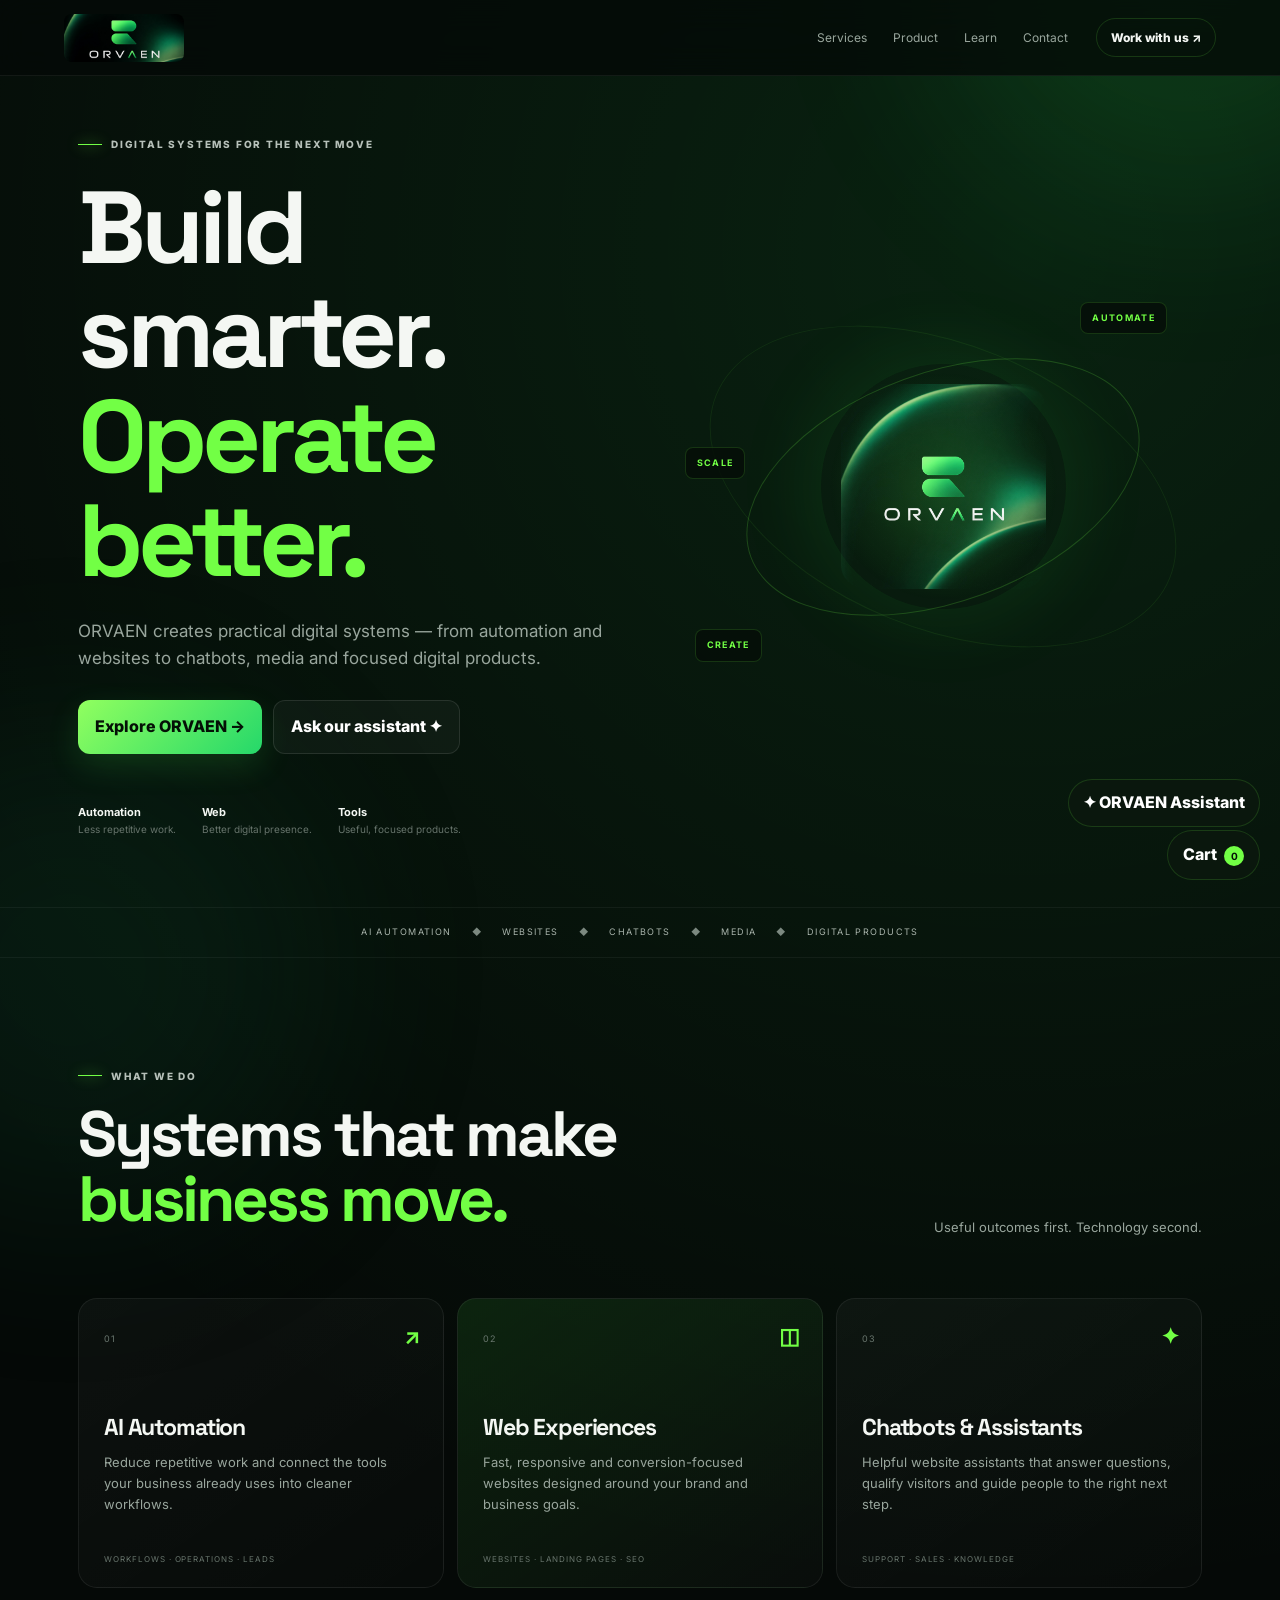
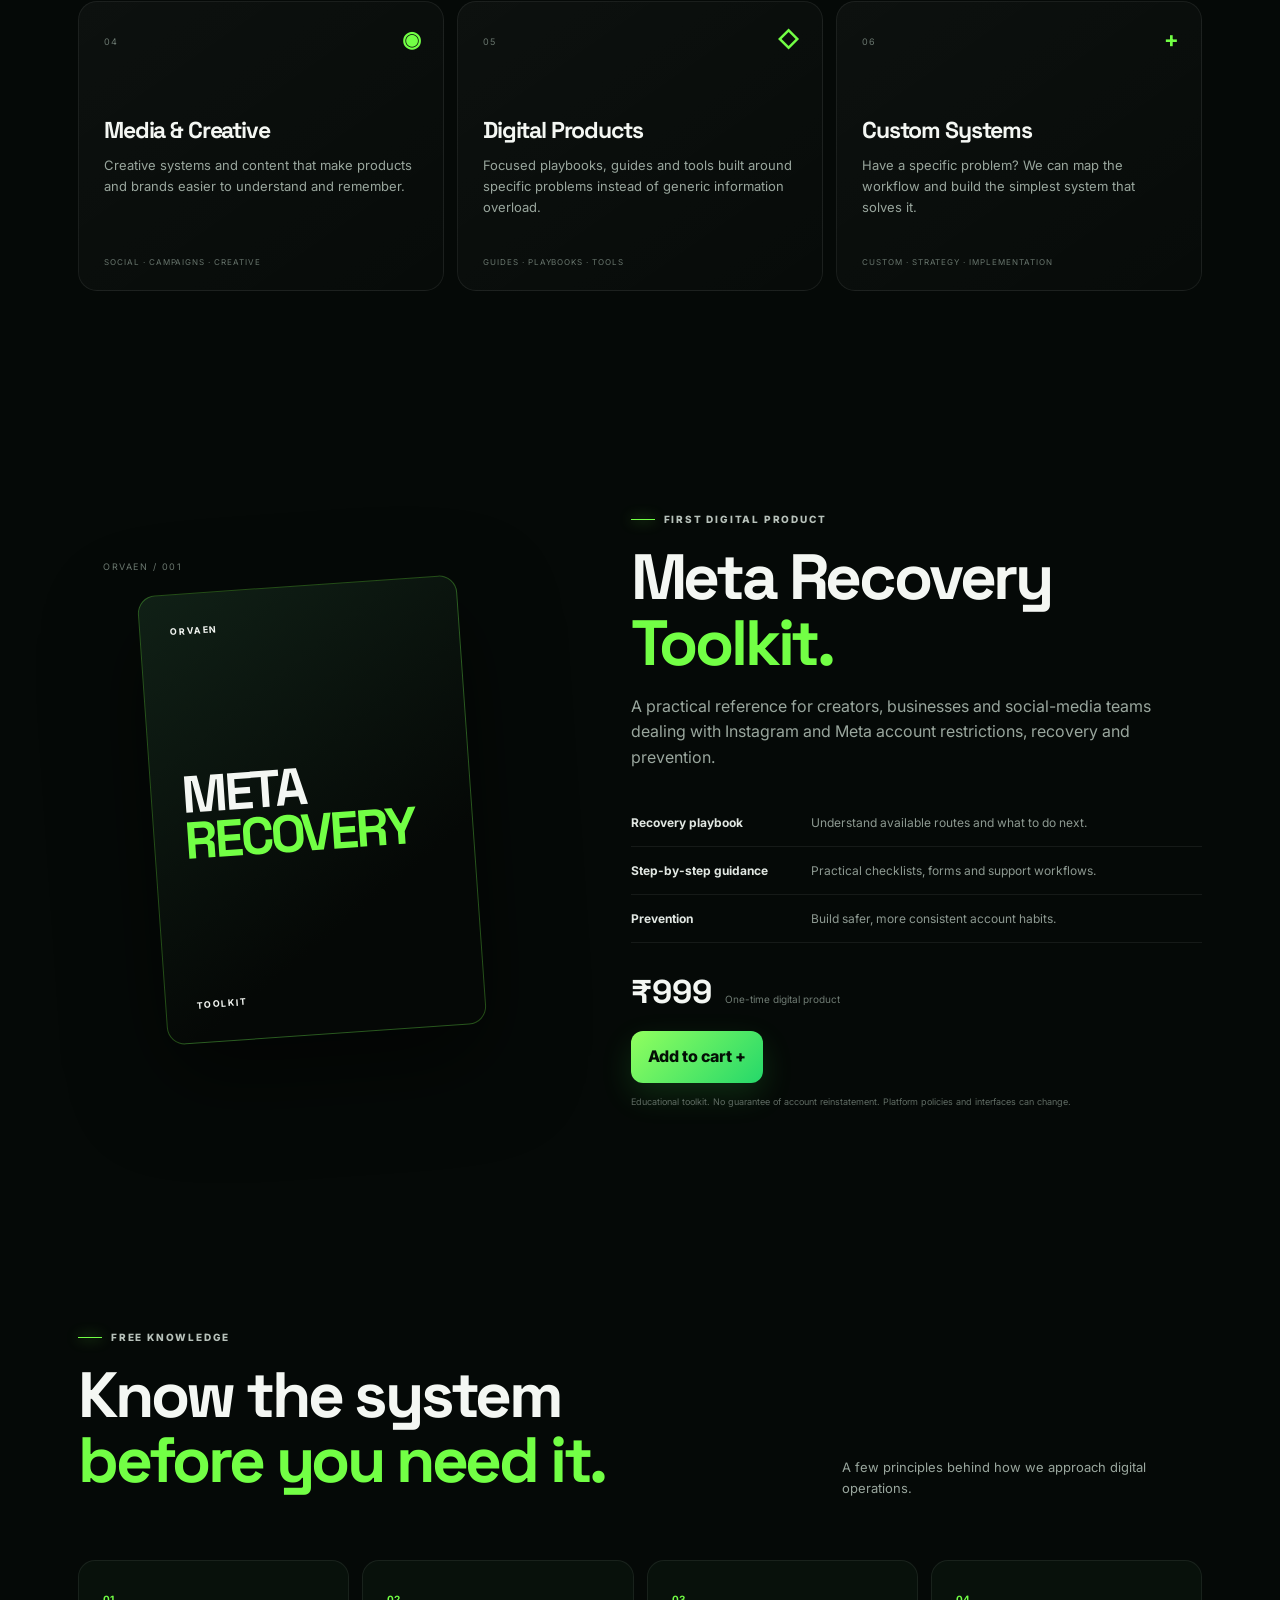
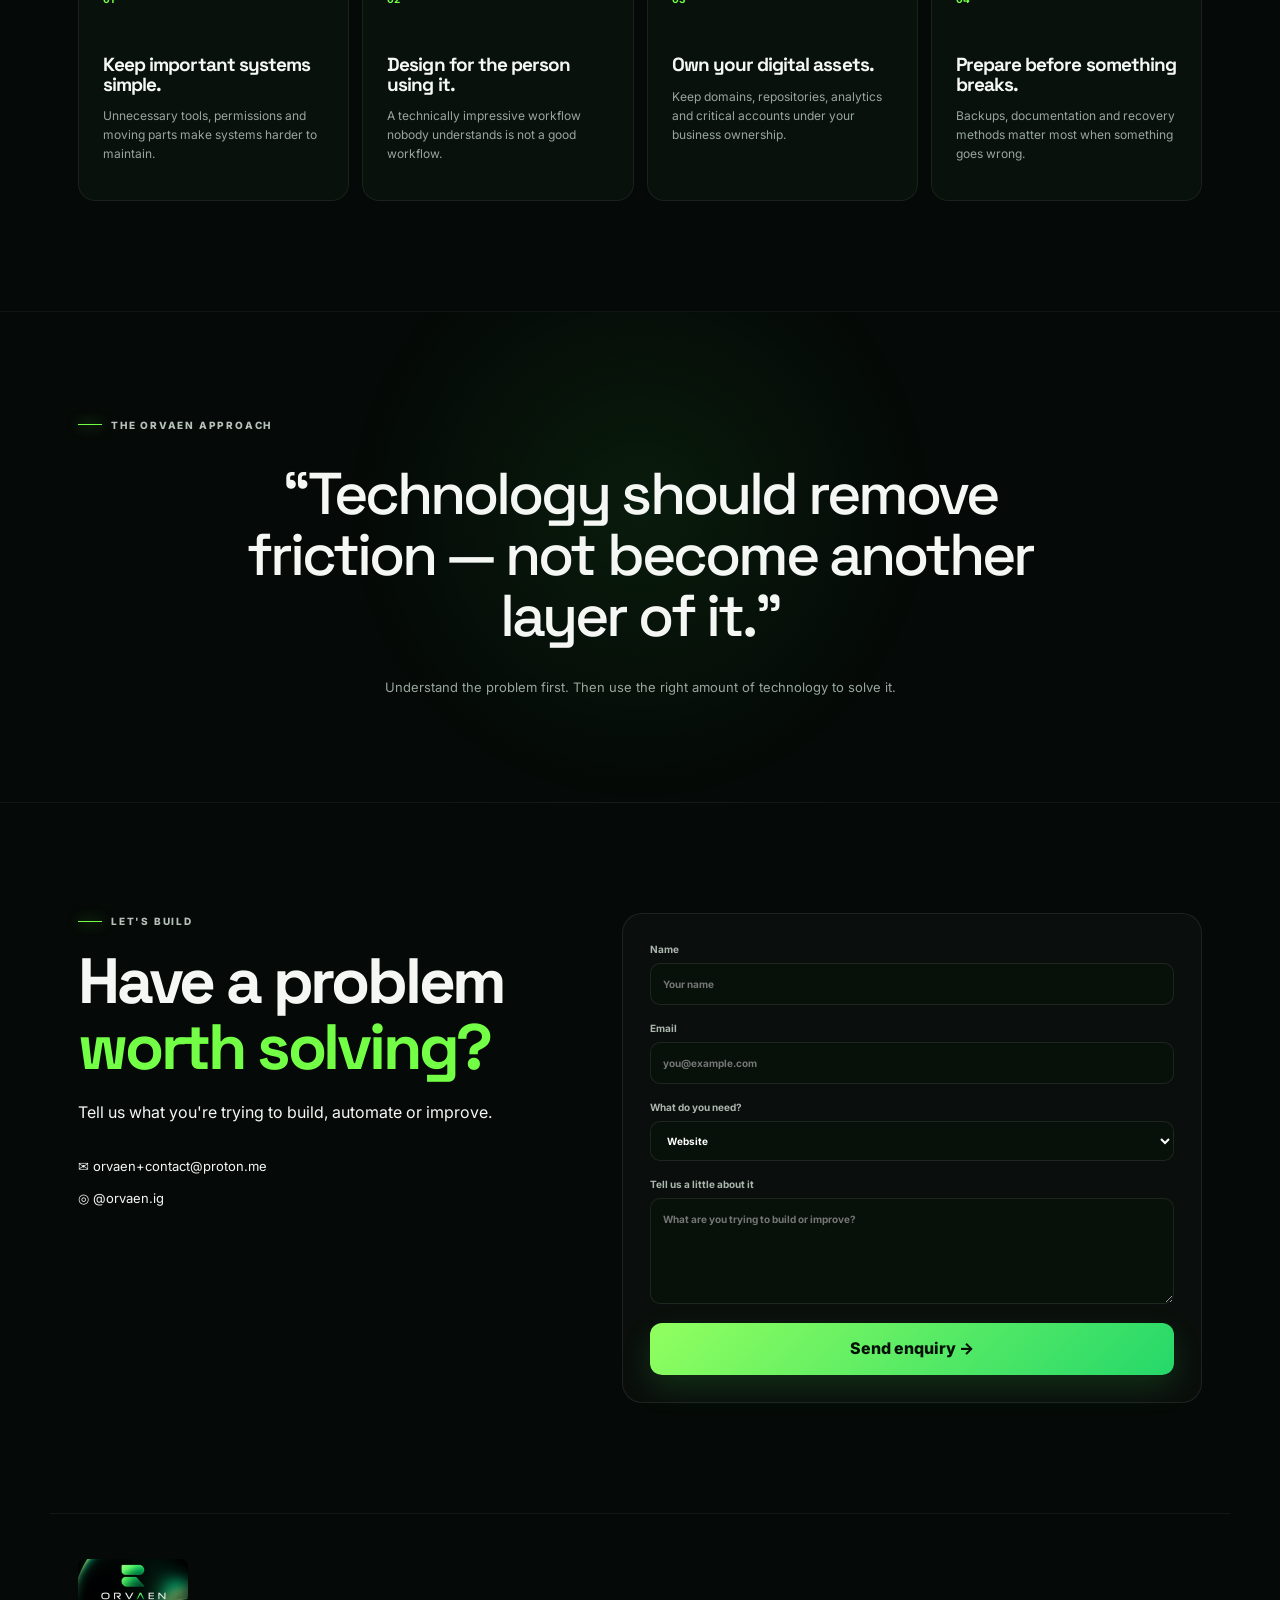
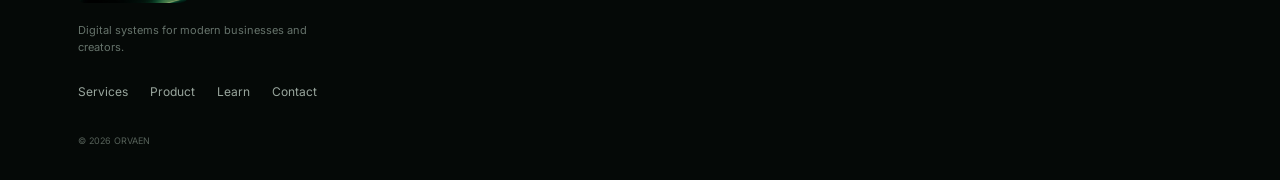
==== commit 6c3f9d56: "Add files via upload" ====
--- a/index.html
+++ b/index.html
@@ -1,227 +1,24 @@
-<!doctype html>
-<html lang="en">
-<head>
-  <meta charset="utf-8">
-  <meta name="viewport" content="width=device-width,initial-scale=1">
-  <meta name="theme-color" content="#050806">
-  <meta name="description" content="ORVAEN builds practical digital systems for modern businesses, creators and agencies — AI automation, websites, chatbots, media and focused digital products.">
-  <meta name="robots" content="index,follow">
-  <meta property="og:title" content="ORVAEN — Digital Systems for Modern Businesses">
-  <meta property="og:description" content="Automation, websites, chatbots, media and focused digital products by ORVAEN.">
-  <meta property="og:type" content="website">
-  <meta property="og:url" content="https://orvaengit.github.io/orvaen-website/">
-  <meta property="og:image" content="https://orvaengit.github.io/orvaen-website/orvaen-logo.png">
-  <title>ORVAEN — Digital Systems</title>
-  <link rel="icon" type="image/png" href="orvaen-logo.png">
-  <link rel="preconnect" href="https://fonts.googleapis.com">
-  <link rel="preconnect" href="https://fonts.gstatic.com" crossorigin>
-  <link href="https://fonts.googleapis.com/css2?family=Inter:wght@400;500;600;700;800&family=Space+Grotesk:wght@500;600;700&display=swap" rel="stylesheet">
-  <link rel="stylesheet" href="styles.css">
-  <script type="application/ld+json">
-  {"@context":"https://schema.org","@type":"Organization","name":"ORVAEN","email":"orvaen+contact@proton.me","url":"https://orvaengit.github.io/orvaen-website/","sameAs":["https://www.instagram.com/orvaen.ig/"],"description":"Digital systems, AI automation, websites, chatbots, media and digital products for modern businesses and creators."}
-  </script>
-</head>
-<body>
-  <div class="ambient ambient-one" aria-hidden="true"></div>
-  <div class="ambient ambient-two" aria-hidden="true"></div>
-
-  <header class="site-header" id="top">
-    <div class="header-inner">
-      <a class="brand" href="#top" aria-label="ORVAEN home">
-        <img src="orvaen-logo.png" alt="ORVAEN logo" width="54" height="54">
-        <span>ORVAEN</span>
-      </a>
-      <nav class="desktop-nav" aria-label="Primary navigation">
-        <a href="#services">Services</a>
-        <a href="#product">Product</a>
-        <a href="#learn">Insights</a>
-        <a href="#contact">Contact</a>
-      </nav>
-      <div class="header-actions">
-        <a class="social-link" href="https://www.instagram.com/orvaen.ig/" target="_blank" rel="noopener" aria-label="ORVAEN on Instagram">Instagram ↗</a>
-        <a class="header-cta" href="#contact">Start a project <span>↗</span></a>
-        <button class="menu-toggle" id="menuToggle" aria-label="Open navigation" aria-expanded="false" aria-controls="mobileNav"><span></span><span></span><span></span></button>
-      </div>
-    </div>
-    <nav class="mobile-nav" id="mobileNav" aria-label="Mobile navigation">
-      <a href="#services">Services <span>01</span></a>
-      <a href="#product">Product <span>02</span></a>
-      <a href="#learn">Insights <span>03</span></a>
-      <a href="#contact">Contact <span>04</span></a>
-      <div class="mobile-nav-links">
-        <a href="https://www.instagram.com/orvaen.ig/" target="_blank" rel="noopener">Instagram ↗</a>
-        <a href="mailto:orvaen+contact@proton.me">Email ↗</a>
-      </div>
-    </nav>
-  </header>
-
-  <main>
-    <section class="hero wrap reveal">
-      <div class="hero-copy">
-        <div class="eyebrow"><i></i> DIGITAL SYSTEMS FOR THE NEXT MOVE</div>
-        <h1>Build smarter.<br><em>Operate better.</em></h1>
-        <p class="hero-text">ORVAEN creates practical digital systems — from automation and websites to chatbots, media and focused digital products.</p>
-        <div class="hero-buttons">
-          <a class="button button-primary" href="#services">Explore ORVAEN <span>↘</span></a>
-          <button class="button button-secondary" type="button" data-open-chat>Ask the assistant <span>✦</span></button>
-        </div>
-        <div class="hero-proof">
-          <div><strong>01</strong><span>Automate</span><small>Remove repetitive work.</small></div>
-          <div><strong>02</strong><span>Build</span><small>Create better digital presence.</small></div>
-          <div><strong>03</strong><span>Improve</span><small>Turn friction into systems.</small></div>
-        </div>
-      </div>
-      <div class="hero-visual" aria-hidden="true">
-        <div class="visual-grid"></div>
-        <div class="orb orb-large"></div>
-        <div class="orb orb-small"></div>
-        <div class="visual-core">
-          <img src="orvaen-logo.png" alt="" width="170" height="170">
-          <span>ORVAEN / SYSTEMS</span>
-        </div>
-        <div class="floating-card card-one"><span>AI</span><b>Automation</b><small>Less friction</small></div>
-        <div class="floating-card card-two"><span>WEB</span><b>Experiences</b><small>Built to convert</small></div>
-        <div class="floating-card card-three"><span>01</span><b>Toolkit</b><small>Focused knowledge</small></div>
-      </div>
-    </section>
-
-    <div class="ticker" aria-label="ORVAEN capabilities">
-      <div class="ticker-track"><span>AI AUTOMATION</span><b>◆</b><span>WEBSITES</span><b>◆</b><span>CHATBOTS</span><b>◆</b><span>MEDIA</span><b>◆</b><span>DIGITAL PRODUCTS</span><b>◆</b><span>AI AUTOMATION</span><b>◆</b><span>WEBSITES</span><b>◆</b><span>CHATBOTS</span><b>◆</b><span>MEDIA</span></div>
-    </div>
-
-    <section id="services" class="wrap section reveal">
-      <div class="section-heading">
-        <div><div class="eyebrow"><i></i> WHAT WE DO</div><h2>Systems that make<br><em>business move.</em></h2></div>
-        <p>Useful outcomes first.<br>Technology second.</p>
-      </div>
-      <div class="service-grid">
-        <article class="service-card service-featured"><div class="service-top"><small>01</small><span>↗</span></div><h3>AI Automation</h3><p>Reduce repetitive work and connect the tools your business already uses into cleaner, faster workflows.</p><div class="service-tags"><span>WORKFLOWS</span><span>OPERATIONS</span><span>LEADS</span></div></article>
-        <article class="service-card"><div class="service-top"><small>02</small><span>◫</span></div><h3>Web Experiences</h3><p>Responsive websites and landing pages built around your brand, audience and actual business goals.</p><div class="service-tags"><span>WEBSITES</span><span>LANDING PAGES</span><span>SEO</span></div></article>
-        <article class="service-card"><div class="service-top"><small>03</small><span>✦</span></div><h3>Chatbots & Assistants</h3><p>Helpful assistants that answer questions, guide visitors and move people toward the right next step.</p><div class="service-tags"><span>SUPPORT</span><span>SALES</span><span>KNOWLEDGE</span></div></article>
-        <article class="service-card"><div class="service-top"><small>04</small><span>◉</span></div><h3>Media & Creative</h3><p>Creative systems and content designed to make products, services and ideas easier to understand.</p><div class="service-tags"><span>SOCIAL</span><span>CAMPAIGNS</span><span>CREATIVE</span></div></article>
-        <article class="service-card"><div class="service-top"><small>05</small><span>◇</span></div><h3>Digital Products</h3><p>Focused playbooks, guides and tools built around specific problems instead of information overload.</p><div class="service-tags"><span>GUIDES</span><span>PLAYBOOKS</span><span>TOOLS</span></div></article>
-        <article class="service-card service-outline"><div class="service-top"><small>06</small><span>+</span></div><h3>Custom Systems</h3><p>Have a specific problem? We map the workflow and build the simplest useful system around it.</p><div class="service-tags"><span>CUSTOM</span><span>STRATEGY</span><span>IMPLEMENTATION</span></div></article>
-      </div>
-    </section>
-
-    <section id="product" class="wrap section product-section reveal">
-      <div class="product-cover-wrap">
-        <div class="product-index">ORVAEN / 001</div>
-        <div class="product-cover">
-          <div class="cover-top"><b>ORVAEN</b><span>DIGITAL PRODUCT</span></div>
-          <div class="cover-title">META<br><em>RECOVERY</em><br>TOOLKIT</div>
-          <div class="cover-bottom"><span>INSTAGRAM + META</span><b>01</b></div>
-        </div>
-        <div class="cover-glow"></div>
-      </div>
-      <div class="product-copy">
-        <div class="eyebrow"><i></i> FIRST DIGITAL PRODUCT</div>
-        <h2>Meta Recovery<br><em>Toolkit.</em></h2>
-        <p class="lead">A practical reference for creators, businesses and social-media teams dealing with Instagram and Meta restrictions, recovery and prevention.</p>
-        <div class="product-points">
-          <div><span>01</span><p><b>Recovery playbook</b>Understand possible routes and what to do next.</p></div>
-          <div><span>02</span><p><b>Step-by-step guidance</b>Practical workflows, forms and support preparation.</p></div>
-          <div><span>03</span><p><b>Prevention mindset</b>Build cleaner, more consistent account habits.</p></div>
-        </div>
-        <div class="product-buy"><div><strong>₹999</strong><small>One-time digital product</small></div><button class="button button-primary add-to-cart" data-name="Meta Recovery Toolkit" data-price="999">Add to cart <span>+</span></button></div>
-        <small class="disclaimer">Educational product. No guarantee of account reinstatement. Meta policies and interfaces can change.</small>
-      </div>
-    </section>
-
-    <section id="learn" class="wrap section reveal">
-      <div class="section-heading">
-        <div><div class="eyebrow"><i></i> FREE KNOWLEDGE</div><h2>Know the system<br><em>before you need it.</em></h2></div>
-        <p>A few principles behind how<br>we approach digital operations.</p>
-      </div>
-      <div class="insight-grid">
-        <article><span>01</span><h3>Keep important systems simple.</h3><p>Unnecessary tools, permissions and moving parts make systems harder to maintain.</p></article>
-        <article><span>02</span><h3>Design for the person using it.</h3><p>A technically impressive workflow nobody understands is not a good workflow.</p></article>
-        <article><span>03</span><h3>Own your digital assets.</h3><p>Keep domains, repositories, analytics and critical accounts under your business ownership.</p></article>
-        <article><span>04</span><h3>Prepare before something breaks.</h3><p>Backups, documentation and recovery methods matter most when something goes wrong.</p></article>
-      </div>
-    </section>
-
-    <section class="manifesto reveal">
-      <div class="wrap manifesto-inner">
-        <div class="eyebrow"><i></i> THE ORVAEN APPROACH</div>
-        <blockquote>"Technology should remove friction — not become another layer of it."</blockquote>
-        <p>Understand the problem first. Then use the right amount of technology to solve it.</p>
-      </div>
-    </section>
-
-    <section id="contact" class="wrap section contact-section reveal">
-      <div class="contact-copy">
-        <div class="eyebrow"><i></i> LET'S BUILD</div>
-        <h2>Have a problem<br><em>worth solving?</em></h2>
-        <p>Tell us what you're trying to build, automate or improve. We'll take it from there.</p>
-        <div class="contact-buttons">
-          <a class="contact-pill" href="https://www.instagram.com/orvaen.ig/" target="_blank" rel="noopener"><span>Instagram</span><b>@orvaen.ig ↗</b></a>
-          <a class="contact-pill" href="mailto:orvaen+contact@proton.me"><span>Email</span><b>orvaen+contact@proton.me ↗</b></a>
-        </div>
-      </div>
-      <!-- Replace this action with your final form endpoint when ready. -->
-      <form class="contact-form" id="contactForm" action="YOUR_FORM_ENDPOINT_HERE" method="POST">
-        <input type="hidden" name="_subject" value="New ORVAEN website enquiry">
-        <label>Name<input required name="name" autocomplete="name" placeholder="Your name"></label>
-        <label>Email<input required type="email" name="email" autocomplete="email" placeholder="you@example.com"></label>
-        <label>What do you need?<select name="service"><option>Website</option><option>AI Automation</option><option>Chatbot</option><option>Media / Creative</option><option>Digital Product</option><option>Custom System</option></select></label>
-        <label>Tell us a little about it<textarea required name="message" rows="5" placeholder="What are you trying to build or improve?"></textarea></label>
-        <button class="button button-primary" type="submit">Send enquiry <span>↗</span></button>
-        <p class="form-status" id="formStatus" aria-live="polite">Form endpoint not connected yet — add yours before publishing.</p>
-      </form>
-    </section>
-  </main>
-
-  <footer class="site-footer wrap">
-    <div class="footer-main">
-      <div><a class="brand footer-brand" href="#top"><img src="orvaen-logo.png" alt="ORVAEN logo" width="54" height="54"><span>ORVAEN</span></a><p>Digital systems for modern businesses, creators and teams.</p></div>
-      <div class="footer-links"><a href="#services">Services</a><a href="#product">Product</a><a href="#learn">Insights</a><a href="#contact">Contact</a></div>
-      <div class="footer-social"><a href="https://www.instagram.com/orvaen.ig/" target="_blank" rel="noopener">Instagram ↗</a><a href="mailto:orvaen+contact@proton.me">Email ↗</a></div>
-    </div>
-    <div class="footer-bottom"><small>© <span id="year"></span> ORVAEN</small><small>Built with intent.</small></div>
-  </footer>
-
-  <div class="cart" id="cart">
-    <button class="cart-trigger" id="cartBtn" type="button" aria-expanded="false">Cart <b id="count">0</b></button>
-    <div class="cart-box" id="cartBox" aria-hidden="true">
-      <div class="cart-head"><b>Your cart</b><button id="cartClose" type="button" aria-label="Close cart">×</button></div>
-      <div id="cartItems"><p>Your cart is empty.</p></div>
-      <div class="cart-total"><span>Total</span><b id="total">₹0</b></div>
-      <button class="button button-primary full" id="checkout" type="button" disabled>Continue to checkout</button>
-    </div>
-  </div>
-
-  <div class="modal" id="checkoutModal" aria-hidden="true">
-    <div class="modal-box" role="dialog" aria-modal="true" aria-labelledby="checkoutTitle">
-      <button class="modal-close" id="modalClose" type="button" aria-label="Close checkout">×</button>
-      <div class="eyebrow"><i></i> CHECKOUT</div>
-      <h2 id="checkoutTitle">Get your <em>product.</em></h2>
-      <p id="summary"></p>
-      <!-- Replace this action with the same/final endpoint you use for product leads. -->
-      <form id="checkoutForm" action="YOUR_PRODUCT_FORM_ENDPOINT_HERE" method="POST">
-        <input type="hidden" name="product" id="productField">
-        <input type="hidden" name="amount" id="amountField">
-        <label>Full name<input required name="name" autocomplete="name" placeholder="Your name"></label>
-        <label>Email<input required type="email" name="email" autocomplete="email" placeholder="Where should we send the product?"></label>
-        <label>WhatsApp / phone<input required name="phone" autocomplete="tel" placeholder="+91 ..."></label>
-        <label>Anything we should know?<textarea name="notes" rows="3" placeholder="Optional"></textarea></label>
-        <button class="button button-primary full" type="submit">Submit order request — ₹<span id="amountText">999</span></button>
-        <small class="disclaimer">We'll receive your details by email and contact you with payment and delivery instructions.</small>
-      </form>
-    </div>
-  </div>
-
-  <div class="assistant" id="assistant">
-    <button class="chat-trigger" id="chatBtn" type="button" aria-expanded="false"><span>✦</span> ORVAEN Assistant</button>
-    <div class="chat-box" id="chatBox" aria-hidden="true">
-      <div class="chat-head"><div><b>ORVAEN Assistant</b><small>Business guide · no API</small></div><button id="chatClose" type="button" aria-label="Close assistant">×</button></div>
-      <div class="messages" id="messages" aria-live="polite"><div class="msg bot">Hey — I'm the ORVAEN Assistant. Ask what we do, how we can help your business, or ask about the Meta Recovery Toolkit.</div></div>
-      <div class="quick-prompts"><button type="button">What does ORVAEN do?</button><button type="button">How can you help agencies?</button><button type="button">Tell me about the Toolkit</button><button type="button">How do I contact you?</button></div>
-      <form class="chat-form" id="chatForm"><input id="chatInput" autocomplete="off" placeholder="Ask ORVAEN..." aria-label="Ask ORVAEN Assistant"><button type="submit" aria-label="Send">↗</button></form>
-    </div>
-  </div>
-
-  <script src="script.js" defer></script>
-</body>
-        </html>
-        
+<!doctype html><html lang="en"><head><meta charset="utf-8"><meta name="viewport" content="width=device-width,initial-scale=1"><meta name="theme-color" content="#050907"><meta name="description" content="ORVAEN builds practical digital systems: AI automation, websites, chatbots, media and focused digital products for modern businesses and creators."><meta property="og:title" content="ORVAEN — Build smarter. Operate better."><meta property="og:description" content="Automation, websites, chatbots, media and digital tools for modern businesses and creators."><meta property="og:image" content="orvaen-logo.png"><title>ORVAEN — Digital Systems</title><link rel="icon" href="orvaen-logo.png"><link rel="preconnect" href="https://fonts.googleapis.com"><link rel="preconnect" href="https://fonts.gstatic.com" crossorigin><link href="https://fonts.googleapis.com/css2?family=Inter:wght@400;500;600;700;800&family=Space+Grotesk:wght@500;600;700&display=swap" rel="stylesheet"><link rel="stylesheet" href="styles.css"><script type="application/ld+json">{"@context":"https://schema.org","@type":"Organization","name":"ORVAEN","email":"orvaen+contact@proton.me","sameAs":["https://www.instagram.com/orvaen.ig/"],"description":"Automation, websites, chatbots, media and digital products."}</script></head><body>
+<div class="ambient a1"></div><div class="ambient a2"></div>
+<header><a class="brand" href="#top"><img src="orvaen-logo.png" alt="ORVAEN"></a><nav><a href="#services">Services</a><a href="#product">Product</a><a href="#learn">Learn</a><a href="#contact">Contact</a></nav><a class="navcta" href="#contact">Work with us ↗</a><button class="menu" aria-label="Menu">☰</button></header>
+<main id="top">
+<section class="hero wrap"><div><div class="eyebrow"><i></i>DIGITAL SYSTEMS FOR THE NEXT MOVE</div><h1>Build smarter.<br><em>Operate better.</em></h1><p class="hero-p">ORVAEN creates practical digital systems — from automation and websites to chatbots, media and focused digital products.</p><div class="actions"><a class="btn primary" href="#services">Explore ORVAEN →</a><button class="btn ghost" data-open-chat>Ask our assistant ✦</button></div><div class="proof"><span><b>Automation</b><small>Less repetitive work.</small></span><span><b>Web</b><small>Better digital presence.</small></span><span><b>Tools</b><small>Useful, focused products.</small></span></div></div><div class="hero-art"><div class="orbit o1"></div><div class="orbit o2"></div><div class="hero-logo"><img src="orvaen-logo.png" alt="ORVAEN mark"></div><b class="tag t1">AUTOMATE</b><b class="tag t2">CREATE</b><b class="tag t3">SCALE</b></div></section>
+<div class="ticker"><span>AI AUTOMATION</span>◆<span>WEBSITES</span>◆<span>CHATBOTS</span>◆<span>MEDIA</span>◆<span>DIGITAL PRODUCTS</span></div>
+<section id="services" class="wrap section"><div class="heading"><div><div class="eyebrow"><i></i>WHAT WE DO</div><h2>Systems that make<br><em>business move.</em></h2></div><p>Useful outcomes first. Technology second.</p></div><div class="grid services">
+<article><small>01</small><strong>↗</strong><h3>AI Automation</h3><p>Reduce repetitive work and connect the tools your business already uses into cleaner workflows.</p><label>WORKFLOWS · OPERATIONS · LEADS</label></article>
+<article class="hot"><small>02</small><strong>◫</strong><h3>Web Experiences</h3><p>Fast, responsive and conversion-focused websites designed around your brand and business goals.</p><label>WEBSITES · LANDING PAGES · SEO</label></article>
+<article><small>03</small><strong>✦</strong><h3>Chatbots & Assistants</h3><p>Helpful website assistants that answer questions, qualify visitors and guide people to the right next step.</p><label>SUPPORT · SALES · KNOWLEDGE</label></article>
+<article><small>04</small><strong>◉</strong><h3>Media & Creative</h3><p>Creative systems and content that make products and brands easier to understand and remember.</p><label>SOCIAL · CAMPAIGNS · CREATIVE</label></article>
+<article><small>05</small><strong>◇</strong><h3>Digital Products</h3><p>Focused playbooks, guides and tools built around specific problems instead of generic information overload.</p><label>GUIDES · PLAYBOOKS · TOOLS</label></article>
+<article><small>06</small><strong>+</strong><h3>Custom Systems</h3><p>Have a specific problem? We can map the workflow and build the simplest system that solves it.</p><label>CUSTOM · STRATEGY · IMPLEMENTATION</label></article>
+</div></section>
+<section id="product" class="wrap section product"><div class="product-visual"><span>ORVAEN / 001</span><div class="cover"><b>ORVAEN</b><div>META<br><em>RECOVERY</em></div><b>TOOLKIT</b></div></div><div><div class="eyebrow"><i></i>FIRST DIGITAL PRODUCT</div><h2>Meta Recovery<br><em>Toolkit.</em></h2><p class="lead">A practical reference for creators, businesses and social-media teams dealing with Instagram and Meta account restrictions, recovery and prevention.</p><div class="points"><p><b>Recovery playbook</b>Understand available routes and what to do next.</p><p><b>Step-by-step guidance</b>Practical checklists, forms and support workflows.</p><p><b>Prevention</b>Build safer, more consistent account habits.</p></div><div class="price"><b>₹999</b><span>One-time digital product</span></div><button class="btn primary add" data-name="Meta Recovery Toolkit" data-price="999">Add to cart +</button><small class="note">Educational toolkit. No guarantee of account reinstatement. Platform policies and interfaces can change.</small></div></section>
+<section id="learn" class="wrap section"><div class="heading"><div><div class="eyebrow"><i></i>FREE KNOWLEDGE</div><h2>Know the system<br><em>before you need it.</em></h2></div><p>A few principles behind how we approach digital operations.</p></div><div class="grid learn"><article><b>01</b><h3>Keep important systems simple.</h3><p>Unnecessary tools, permissions and moving parts make systems harder to maintain.</p></article><article><b>02</b><h3>Design for the person using it.</h3><p>A technically impressive workflow nobody understands is not a good workflow.</p></article><article><b>03</b><h3>Own your digital assets.</h3><p>Keep domains, repositories, analytics and critical accounts under your business ownership.</p></article><article><b>04</b><h3>Prepare before something breaks.</h3><p>Backups, documentation and recovery methods matter most when something goes wrong.</p></article></div></section>
+<section class="manifesto"><div class="wrap"><div class="eyebrow"><i></i>THE ORVAEN APPROACH</div><blockquote>“Technology should remove friction — not become another layer of it.”</blockquote><p>Understand the problem first. Then use the right amount of technology to solve it.</p></div></section>
+<section id="contact" class="wrap section contact"><div><div class="eyebrow"><i></i>LET'S BUILD</div><h2>Have a problem<br><em>worth solving?</em></h2><p>Tell us what you're trying to build, automate or improve.</p><div class="links"><a href="mailto:orvaen+contact@proton.me">✉ orvaen+contact@proton.me</a><a href="https://www.instagram.com/orvaen.ig/" target="_blank" rel="noopener">◎ @orvaen.ig</a></div></div><form action="https://formsubmit.co/orvaen+contact@proton.me" method="POST"><input type="hidden" name="_subject" value="New ORVAEN website enquiry"><input type="hidden" name="_captcha" value="false"><input type="hidden" name="_template" value="table"><label>Name<input required name="name" placeholder="Your name"></label><label>Email<input required type="email" name="email" placeholder="you@example.com"></label><label>What do you need?<select name="service"><option>Website</option><option>AI Automation</option><option>Chatbot</option><option>Media / Creative</option><option>Digital Product</option><option>Custom</option></select></label><label>Tell us a little about it<textarea required name="message" rows="5" placeholder="What are you trying to build or improve?"></textarea></label><button class="btn primary" type="submit">Send enquiry →</button></form></section>
+</main>
+<footer class="wrap"><div><img src="orvaen-logo.png" alt="ORVAEN"><p>Digital systems for modern businesses and creators.</p></div><nav><a href="#services">Services</a><a href="#product">Product</a><a href="#learn">Learn</a><a href="#contact">Contact</a></nav><small>© <span id="year"></span> ORVAEN</small></footer>
+<div class="cart"><button id="cartBtn">Cart <b id="count">0</b></button><div class="cartbox" id="cartbox"><div><b>Your cart</b><button id="cartClose">×</button></div><p id="cartItem">Your cart is empty.</p><hr><div class="total"><span>Total</span><b id="total">₹0</b></div><button class="btn primary full" id="checkout" disabled>Continue to checkout</button></div></div>
+<div class="modal" id="modal"><div class="modalbox"><button class="x" id="modalClose">×</button><div class="eyebrow"><i></i>CHECKOUT</div><h2>Get your <em>product.</em></h2><p id="summary"></p><form action="https://formsubmit.co/orvaen+contact@proton.me" method="POST"><input type="hidden" name="_subject" value="ORVAEN Product Order"><input type="hidden" name="_captcha" value="false"><input type="hidden" name="_template" value="table"><input type="hidden" name="product" id="productField"><input type="hidden" name="amount" id="amountField"><label>Full name<input required name="name" placeholder="Your name"></label><label>Email<input required type="email" name="email" placeholder="Where should we send the product?"></label><label>WhatsApp / phone<input required name="phone" placeholder="+91 ..."></label><label>Anything we should know?<textarea name="notes" rows="3" placeholder="Optional"></textarea></label><button class="btn primary full">Submit order request — ₹<span id="amountText">999</span></button><small class="note">We'll receive your details by email and contact you with payment and delivery instructions.</small></form></div></div>
+<div class="assistant" id="assistant"><button class="chatbtn" id="chatbtn">✦ ORVAEN Assistant</button><div class="chatbox"><div class="chathead"><div><b>ORVAEN Assistant</b><small>Quick answers · not live AI</small></div><button id="chatx">×</button></div><div class="messages" id="messages"><div class="msg bot">Hey — ask me about ORVAEN, our services, the Meta Recovery Toolkit, pricing or how to contact us.</div></div><div class="quick"><button>What do you do?</button><button>Toolkit</button><button>Contact</button></div><form id="chatform"><input id="chatinput" placeholder="Ask something..."><button>→</button></form></div></div>
+<script src="script.js"></script></body></html>
--- a/styles.css
+++ b/styles.css
@@ -1,2 +1,25 @@
-:root{--bg:#050806;--panel:#09110c;--panel-2:#0c160f;--text:#f3f7f3;--muted:#94a198;--dim:#5f6c64;--green:#57f36b;--green-2:#2bd85c;--line:rgba(174,255,190,.13);--line-soft:rgba(255,255,255,.07);--shadow:0 28px 90px rgba(0,0,0,.48);--radius:22px}*{box-sizing:border-box}html{scroll-behavior:smooth}body{margin:0;background:radial-gradient(circle at 75% 10%,rgba(53,236,88,.055),transparent 26%),var(--bg);color:var(--text);font-family:Inter,system-ui,sans-serif;line-height:1.5;overflow-x:hidden}body:before{content:"";position:fixed;inset:0;pointer-events:none;opacity:.18;background-image:linear-gradient(rgba(255,255,255,.018) 1px,transparent 1px),linear-gradient(90deg,rgba(255,255,255,.018) 1px,transparent 1px);background-size:72px 72px;mask-image:linear-gradient(to bottom,#000,transparent 75%);z-index:-2}.ambient{position:fixed;border-radius:50%;filter:blur(80px);pointer-events:none;z-index:-1}.ambient-one{width:440px;height:440px;right:-210px;top:110px;background:rgba(42,242,89,.06)}.ambient-two{width:360px;height:360px;left:-210px;bottom:80px;background:rgba(0,185,75,.045)}a{color:inherit;text-decoration:none}button,input,textarea,select{font:inherit}button{cursor:pointer}.wrap{width:min(1180px,calc(100% - 48px));margin-inline:auto}.site-header{position:sticky;top:0;z-index:100;border-bottom:1px solid rgba(255,255,255,.055);background:rgba(5,8,6,.78);backdrop-filter:blur(18px)}.header-inner{width:min(1240px,calc(100% - 36px));min-height:78px;margin:auto;display:flex;align-items:center;justify-content:space-between;gap:26px}.brand{display:flex;align-items:center;gap:10px;font:700 17px/1 "Space Grotesk",sans-serif;letter-spacing:.08em}.brand img{width:42px;height:42px;object-fit:contain;border-radius:10px}.desktop-nav{display:flex;gap:32px;margin-left:auto}.desktop-nav a,.social-link{font-size:12px;color:#a8b2ab;transition:color .2s}.desktop-nav a:hover,.social-link:hover{color:var(--green)}.header-actions{display:flex;align-items:center;gap:14px}.header-cta{display:inline-flex;gap:12px;align-items:center;padding:11px 15px;border:1px solid var(--line);border-radius:999px;font-size:11px;font-weight:700;background:rgba(17,35,21,.55)}.header-cta span{color:var(--green)}.menu-toggle{display:none;width:42px;height:42px;border:1px solid var(--line);border-radius:12px;background:#0a120d;align-items:center;justify-content:center;flex-direction:column;gap:5px}.menu-toggle span{width:17px;height:1.5px;background:#dce8df;transition:.2s}.mobile-nav{display:none;width:min(1180px,calc(100% - 36px));margin:0 auto;padding:0 0 18px}.mobile-nav a{padding:14px 0;border-bottom:1px solid var(--line-soft);font:600 20px "Space Grotesk";display:flex;justify-content:space-between}.mobile-nav a span{font:10px Inter;color:var(--green)}.mobile-nav-links{display:flex;gap:18px;padding-top:16px}.mobile-nav-links a{font:11px Inter;border:0;padding:0;color:#9ba69f}.hero{min-height:720px;padding-top:76px;padding-bottom:62px;display:grid;grid-template-columns:1fr .92fr;align-items:center;gap:40px}.eyebrow{display:flex;align-items:center;gap:9px;color:#a7b3aa;font-size:9px;font-weight:800;letter-spacing:.18em}.eyebrow i{display:block;width:19px;height:1px;background:var(--green);box-shadow:0 0 12px rgba(87,243,107,.65)}h1,h2,h3,p{margin-top:0}h1,h2{font-family:"Space Grotesk",sans-serif;letter-spacing:-.055em}h1{font-size:clamp(56px,7.4vw,92px);line-height:.9;margin:23px 0 27px;max-width:730px}h1 em,h2 em{font-style:normal;color:var(--green)}.hero-text{max-width:580px;color:var(--muted);font-size:15px;line-height:1.8}.hero-buttons{display:flex;gap:10px;flex-wrap:wrap;margin-top:29px}.button{border:0;border-radius:12px;padding:13px 17px;display:inline-flex;justify-content:center;align-items:center;gap:12px;font-size:11px;font-weight:800;transition:transform .22s,box-shadow .22s,border-color .22s,background .22s}.button:hover{transform:translateY(-2px)}.button-primary{background:linear-gradient(135deg,#6cff79,#28c858);color:#041006;box-shadow:0 12px 32px rgba(48,225,91,.16)}.button-primary:hover{box-shadow:0 15px 38px rgba(48,225,91,.26)}.button-secondary{background:rgba(255,255,255,.02);border:1px solid var(--line);color:#dce6df}.hero-proof{display:flex;gap:0;margin-top:55px;max-width:620px;border-top:1px solid var(--line-soft);border-bottom:1px solid var(--line-soft)}.hero-proof div{flex:1;padding:16px 18px 15px 0;border-right:1px solid var(--line-soft);margin-right:18px}.hero-proof div:last-child{border-right:0;margin-right:0}.hero-proof strong{display:block;color:var(--green);font-size:9px;letter-spacing:.1em;margin-bottom:8px}.hero-proof span{display:block;font:600 16px "Space Grotesk"}.hero-proof small{display:block;color:var(--dim);font-size:9px;margin-top:4px}.hero-visual{height:540px;position:relative;display:grid;place-items:center}.visual-grid{position:absolute;width:92%;height:92%;border:1px solid rgba(87,243,107,.08);border-radius:50%;background-image:linear-gradient(rgba(87,243,107,.045) 1px,transparent 1px),linear-gradient(90deg,rgba(87,243,107,.045) 1px,transparent 1px);background-size:45px 45px;mask-image:radial-gradient(circle,#000 10%,transparent 72%);transform:rotate(-9deg)}.orb{position:absolute;border-radius:50%;border:1px solid rgba(87,243,107,.24);box-shadow:0 0 50px rgba(87,243,107,.06),inset 0 0 35px rgba(87,243,107,.04)}.orb-large{width:390px;height:390px}.orb-small{width:265px;height:265px;border-style:dashed;animation:spin 28s linear infinite}.visual-core{position:relative;width:230px;height:230px;border-radius:50%;display:grid;place-items:center;background:radial-gradient(circle at 35% 30%,rgba(89,255,111,.16),rgba(6,14,9,.94) 63%);border:1px solid rgba(87,243,107,.24);box-shadow:0 0 80px rgba(49,234,89,.1),inset 0 0 55px rgba(74,239,101,.07);z-index:2}.visual-core img{width:145px;height:145px;object-fit:contain;filter:drop-shadow(0 0 22px rgba(87,243,107,.18));opacity:.96}.visual-core span{position:absolute;bottom:27px;font-size:7px;letter-spacing:.22em;color:#89968d}.floating-card{position:absolute;z-index:4;padding:11px 13px;min-width:130px;background:rgba(8,16,11,.8);border:1px solid var(--line);border-radius:13px;backdrop-filter:blur(14px);box-shadow:var(--shadow)}.floating-card span{font-size:8px;color:var(--green);font-weight:800}.floating-card b{display:block;font:600 13px "Space Grotesk";margin-top:4px}.floating-card small{font-size:8px;color:var(--dim)}.card-one{top:70px;left:10px}.card-two{right:2px;top:210px}.card-three{left:50px;bottom:72px}.ticker{overflow:hidden;border-top:1px solid var(--line-soft);border-bottom:1px solid var(--line-soft);background:rgba(255,255,255,.012)}.ticker-track{width:max-content;display:flex;gap:25px;align-items:center;padding:15px 0;font-size:9px;font-weight:800;letter-spacing:.17em;color:#77837b;animation:ticker 26s linear infinite}.ticker b{color:var(--green);font-size:7px}.section{padding-top:115px;padding-bottom:115px}.section-heading{display:flex;justify-content:space-between;align-items:end;gap:40px;margin-bottom:42px}.section-heading h2{font-size:clamp(43px,5vw,65px);line-height:.94;margin:18px 0 0}.section-heading>p{font-size:11px;color:var(--dim);line-height:1.8;margin:0}.service-grid{display:grid;grid-template-columns:repeat(3,1fr);gap:12px}.service-card{min-height:285px;padding:24px;border:1px solid var(--line-soft);border-radius:18px;background:linear-gradient(150deg,rgba(255,255,255,.028),rgba(255,255,255,.009));display:flex;flex-direction:column;transition:transform .25s,border-color .25s,background .25s}.service-card:hover{transform:translateY(-5px);border-color:rgba(87,243,107,.28);background:linear-gradient(150deg,rgba(87,243,107,.05),rgba(255,255,255,.008))}.service-featured{border-color:rgba(87,243,107,.2);background:radial-gradient(circle at 80% 15%,rgba(87,243,107,.09),transparent 36%),#09120c}.service-outline{border-style:dashed}.service-top{display:flex;justify-content:space-between;color:var(--green);font-size:20px}.service-top small{font-size:9px;color:#718077;font-weight:800}.service-card h3{font:600 24px "Space Grotesk";letter-spacing:-.035em;margin:52px 0 10px}.service-card p{color:var(--muted);font-size:12px;line-height:1.75;margin-bottom:auto}.service-tags{display:flex;flex-wrap:wrap;gap:6px;margin-top:22px}.service-tags span{font-size:7px;letter-spacing:.12em;color:#738078;border:1px solid var(--line-soft);border-radius:999px;padding:5px 7px}.product-section{display:grid;grid-template-columns:.9fr 1.1fr;gap:80px;align-items:center}.product-cover-wrap{min-height:590px;position:relative;display:grid;place-items:center}.product-index{position:absolute;left:2px;top:4px;color:#67736a;font-size:8px;letter-spacing:.15em}.product-cover{position:relative;width:310px;height:440px;padding:25px;background:linear-gradient(145deg,#101c14,#050806 67%);border:1px solid rgba(87,243,107,.18);border-radius:9px;box-shadow:0 35px 100px rgba(0,0,0,.58);display:flex;flex-direction:column;justify-content:space-between;transform:rotate(-3deg);z-index:2;overflow:hidden}.product-cover:after{content:"";position:absolute;inset:0;background:radial-gradient(circle at 80% 20%,rgba(87,243,107,.14),transparent 30%);pointer-events:none}.cover-top,.cover-bottom{display:flex;justify-content:space-between;align-items:center;font-size:8px;letter-spacing:.16em;position:relative;z-index:1}.cover-top b{font-size:11px}.cover-top span,.cover-bottom span{color:#68756d}.cover-title{font:700 48px/.88 "Space Grotesk";letter-spacing:-.065em;position:relative;z-index:1}.cover-title em{font-style:normal;color:var(--green)}.cover-bottom b{color:var(--green)}.cover-glow{position:absolute;width:250px;height:250px;border-radius:50%;background:rgba(49,231,83,.09);filter:blur(50px)}.product-copy h2{font:600 clamp(47px,5.4vw,68px)/.93 "Space Grotesk";letter-spacing:-.06em;margin:18px 0 22px}.lead{max-width:650px;color:var(--muted);font-size:14px;line-height:1.85}.product-points{margin:29px 0 27px;border-top:1px solid var(--line-soft)}.product-points>div{display:grid;grid-template-columns:35px 1fr;gap:10px;padding:15px 0;border-bottom:1px solid var(--line-soft)}.product-points span{color:var(--green);font-size:8px;font-weight:800}.product-points p{margin:0;color:#88958d;font-size:11px}.product-points b{color:#dce5df;margin-right:6px}.product-buy{display:flex;align-items:center;justify-content:space-between;gap:18px}.product-buy strong{font:700 33px "Space Grotesk"}.product-buy small{display:block;color:var(--dim);font-size:8px;margin-top:2px}.disclaimer{display:block;color:#5e6a63;font-size:8px;margin-top:12px;line-height:1.7}.insight-grid{display:grid;grid-template-columns:repeat(4,1fr);gap:10px}.insight-grid article{min-height:260px;padding:22px;border:1px solid var(--line-soft);border-radius:17px;background:#08100b}.insight-grid article>span{font-size:9px;color:var(--green);font-weight:800}.insight-grid h3{font:600 20px/1.1 "Space Grotesk";margin:60px 0 10px;letter-spacing:-.03em}.insight-grid p{color:var(--muted);font-size:11px;line-height:1.7}.manifesto{border-top:1px solid var(--line-soft);border-bottom:1px solid var(--line-soft);background:radial-gradient(circle at 50% 40%,rgba(87,243,107,.075),transparent 44%);padding:118px 0}.manifesto-inner{text-align:center}.manifesto blockquote{font:500 clamp(36px,5vw,66px)/1.02 "Space Grotesk";letter-spacing:-.06em;max-width:900px;margin:30px auto 25px}.manifesto p{color:var(--muted);font-size:12px;max-width:520px;margin:auto}.contact-section{display:grid;grid-template-columns:.9fr 1.1fr;gap:80px;align-items:start}.contact-copy h2{font:600 clamp(46px,5vw,65px)/.95 "Space Grotesk";margin:20px 0}.contact-copy>p{color:var(--muted);font-size:13px;line-height:1.8;max-width:440px}.contact-buttons{margin-top:34px;display:grid;gap:8px;max-width:470px}.contact-pill{display:flex;justify-content:space-between;gap:15px;align-items:center;padding:15px 17px;border:1px solid var(--line-soft);border-radius:13px;background:rgba(255,255,255,.015);transition:border-color .2s,transform .2s}.contact-pill:hover{border-color:rgba(87,243,107,.25);transform:translateX(3px)}.contact-pill span{color:#69766d;font-size:9px;text-transform:uppercase;letter-spacing:.13em}.contact-pill b{font-size:11px}.contact-form,.modal-box{padding:27px;border:1px solid var(--line);border-radius:20px;background:linear-gradient(150deg,rgba(14,27,18,.95),rgba(7,13,9,.95));box-shadow:var(--shadow)}.contact-form label,.modal-box label{display:block;color:#9ca9a0;font-size:9px;font-weight:800;margin-bottom:14px;letter-spacing:.02em}.contact-form input,.contact-form textarea,.contact-form select,.modal-box input,.modal-box textarea{width:100%;margin-top:6px;border:1px solid var(--line-soft);border-radius:10px;background:#060d08;color:#eff5f0;padding:12px;outline:0;resize:vertical}.contact-form input:focus,.contact-form textarea:focus,.contact-form select:focus,.modal-box input:focus,.modal-box textarea:focus{border-color:rgba(87,243,107,.45);box-shadow:0 0 0 3px rgba(87,243,107,.05)}.contact-form .button{width:100%;margin-top:3px}.form-status{font-size:8px!important;color:#657168!important;margin:10px 0 0!important}.site-footer{padding-top:48px;padding-bottom:25px;border-top:1px solid var(--line-soft)}.footer-main{display:grid;grid-template-columns:1.5fr 1fr .7fr;gap:35px;padding-bottom:38px}.footer-brand img{width:38px;height:38px}.footer-main p{color:#647069;font-size:10px;max-width:250px;margin:12px 0 0}.footer-links,.footer-social{display:flex;flex-direction:column;gap:12px}.footer-links a,.footer-social a{font-size:10px;color:#86928a}.footer-links a:hover,.footer-social a:hover{color:var(--green)}.footer-bottom{border-top:1px solid var(--line-soft);padding-top:18px;display:flex;justify-content:space-between;color:#56625a}.footer-bottom small{font-size:8px}.cart{position:fixed;right:20px;bottom:20px;z-index:110}.cart-trigger,.chat-trigger{border:1px solid var(--line);background:rgba(7,15,9,.92);color:#edf4ef;border-radius:999px;padding:11px 14px;font-size:10px;font-weight:800;box-shadow:0 12px 35px rgba(0,0,0,.25);backdrop-filter:blur(12px)}.cart-trigger b{display:inline-grid;place-items:center;min-width:19px;height:19px;padding:0 5px;border-radius:50%;background:var(--green);color:#041006;margin-left:4px;font-size:9px}.cart-box{display:none;position:absolute;right:0;bottom:52px;width:340px;padding:17px;border:1px solid var(--line);border-radius:17px;background:#08110b;box-shadow:var(--shadow)}.cart.open .cart-box{display:block}.cart-head{display:flex;justify-content:space-between;align-items:center}.cart-head button,.modal-close,.chat-head button{border:0;background:transparent;color:#829087;font-size:22px}.cart-item{font-size:11px;color:#a0aca4;padding:14px 0}.remove-item{float:right;border:0;background:none;color:#7e8a82}.cart-total{display:flex;justify-content:space-between;border-top:1px solid var(--line-soft);padding-top:13px;margin-top:8px;margin-bottom:13px;font-size:11px}.cart-total b{font:700 18px "Space Grotesk"}.full{width:100%}.modal{display:none;position:fixed;inset:0;z-index:120;padding:18px;background:rgba(0,0,0,.75);backdrop-filter:blur(10px);place-items:center}.modal.open{display:grid}.modal-box{position:relative;width:min(520px,100%);max-height:92vh;overflow:auto}.modal-box h2{font:600 43px "Space Grotesk";letter-spacing:-.055em;margin:16px 0 8px}.modal-box>p{color:var(--muted);font-size:11px}.assistant{position:fixed;right:20px;bottom:76px;z-index:109}.chat-trigger span{color:var(--green)}.chat-box{display:none;position:absolute;right:0;bottom:51px;width:390px;overflow:hidden;border:1px solid var(--line);border-radius:18px;background:#07100a;box-shadow:var(--shadow)}.assistant.open .chat-box{display:block}.chat-head{display:flex;justify-content:space-between;align-items:center;padding:14px;border-bottom:1px solid var(--line-soft)}.chat-head b{font:600 14px "Space Grotesk"}.chat-head small{display:block;color:#627067;font-size:8px;margin-top:2px}.messages{height:280px;overflow:auto;padding:15px}.msg{max-width:89%;font-size:10px;line-height:1.6;padding:10px 12px;border-radius:12px;margin-bottom:8px}.msg.bot{background:#101a13;color:#cbd5ce}.msg.user{margin-left:auto;background:linear-gradient(135deg,#65f577,#2dc95b);color:#041006}.quick-prompts{display:flex;gap:5px;overflow:auto;padding:0 10px 10px}.quick-prompts button{white-space:nowrap;border:1px solid var(--line);border-radius:999px;background:transparent;color:#98a59c;font-size:8px;padding:7px 9px}.quick-prompts button:hover{border-color:rgba(87,243,107,.35);color:#dbe5df}.chat-form{display:flex;gap:7px;padding:9px;border-top:1px solid var(--line-soft)}.chat-form input{min-width:0;flex:1;margin:0;border:1px solid var(--line-soft);border-radius:10px;background:#050b07;color:#fff;padding:10px;outline:0;font-size:10px}.chat-form button{width:42px;border:0;border-radius:10px;background:var(--green);color:#041006;font-weight:900}@keyframes spin{to{transform:rotate(360deg)}}@keyframes ticker{to{transform:translateX(-50%)}}@keyframes float{50%{transform:translateY(-8px)}}.floating-card{animation:float 5s ease-in-out infinite}.card-two{animation-delay:-1.7s}.card-three{animation-delay:-3.1s}.orb-large{animation:float 7s ease-in-out infinite}.reveal{opacity:0;transform:translateY(18px);transition:opacity .7s ease,transform .7s ease}.reveal.visible{opacity:1;transform:none}@media(max-width:980px){.desktop-nav,.social-link{display:none}.menu-toggle{display:flex}.mobile-nav.open{display:block}.hero{grid-template-columns:1fr;min-height:auto;padding-top:58px}.hero-visual{order:-1;height:390px}.service-grid{grid-template-columns:repeat(2,1fr)}.product-section,.contact-section{grid-template-columns:1fr;gap:45px}.product-cover-wrap{min-height:520px}.insight-grid{grid-template-columns:repeat(2,1fr)}.footer-main{grid-template-columns:1.4fr 1fr 1fr}}@media(max-width:620px){.wrap{width:min(100% - 32px,1180px)}.header-inner{width:min(100% - 24px,1240px);min-height:68px}.header-cta{display:none}.brand span{font-size:15px}.hero{padding-top:44px}.hero h1{font-size:54px}.hero-text{font-size:13px}.hero-proof{margin-top:40px}.hero-proof div{padding-right:10px;margin-right:10px}.hero-proof span{font-size:13px}.hero-proof small{font-size:8px}.hero-visual{height:315px}.orb-large{width:285px;height:285px}.orb-small{width:205px;height:205px}.visual-core{width:175px;height:175px}.visual-core img{width:112px;height:112px}.visual-core span{bottom:19px;font-size:6px}.floating-card{min-width:105px;padding:8px 9px}.floating-card b{font-size:11px}.floating-card small{font-size:7px}.card-one{left:0;top:35px}.card-two{right:0;top:135px}.card-three{left:12px;bottom:25px}.section{padding-top:78px;padding-bottom:78px}.section-heading{display:block;margin-bottom:28px}.section-heading h2{font-size:43px}.section-heading>p{margin-top:15px}.service-grid,.insight-grid{grid-template-columns:1fr}.service-card{min-height:245px}.service-card h3{margin-top:40px}.product-cover-wrap{min-height:450px}.product-cover{width:270px;height:385px}.cover-title{font-size:42px}.product-copy h2{font-size:47px}.product-buy{align-items:flex-end}.product-buy .button{padding:12px}.contact-section{gap:30px}.contact-form,.modal-box{padding:20px}.footer-main{grid-template-columns:1fr 1fr}.footer-social{grid-column:2}.footer-bottom{margin-top:0}.cart{right:10px;bottom:10px}.assistant{right:10px;bottom:62px}.chat-box,.cart-box{width:min(390px,calc(100vw - 20px))}.chat-box{right:0}.modal{padding:10px}.manifesto{padding:85px 0}.manifesto blockquote{font-size:38px}.ticker-track{font-size:8px;gap:18px}}
-@media(prefers-reduced-motion:reduce){html{scroll-behavior:auto}.reveal,.reveal.visible{transition:none;opacity:1;transform:none}.ticker-track,.floating-card,.orb-large,.orb-small{animation:none}}
+:root{--bg:#050907;--panel:#09130c;--green:#72ff45;--green2:#22d66a;--text:#f4f7f3;--muted:#99a69d;--line:rgba(114,255,69,.16);--max:1180px}*{box-sizing:border-box}html{scroll-behavior:smooth}body{margin:0;background:radial-gradient(circle at 80% 5%,rgba(45,255,100,.1),transparent 28%),var(--bg);color:var(--text);font-family:Inter,Arial,sans-serif;line-height:1.6;overflow-x:hidden}a{color:inherit;text-decoration:none}button,input,textarea,select{font:inherit}button{cursor:pointer}.wrap{width:min(var(--max),100%);margin:auto;padding-left:28px;padding-right:28px}.ambient{position:fixed;width:500px;height:500px;border-radius:50%;filter:blur(100px);opacity:.12;pointer-events:none;z-index:-1}.a1{background:#2aff5d;top:-300px;right:-160px}.a2{background:#15884e;bottom:-320px;left:-180px}header{height:76px;position:sticky;top:0;z-index:20;display:flex;align-items:center;gap:28px;padding:0 5vw;background:rgba(5,9,7,.78);backdrop-filter:blur(16px);border-bottom:1px solid rgba(255,255,255,.06)}.brand img{width:120px;height:48px;object-fit:cover;border-radius:8px}.brand{display:flex}.navcta{font-size:12px;font-weight:800;border:1px solid var(--line);padding:9px 14px;border-radius:99px}.navcta:hover{background:rgba(114,255,69,.08)}header nav{display:flex;gap:26px;margin-left:auto}header nav a,footer nav a{font-size:12px;color:var(--muted)}header nav a:hover,footer nav a:hover{color:var(--green)}.menu{display:none;background:none;border:0;color:#fff;font-size:24px;margin-left:auto}.hero{min-height:calc(100vh - 76px);display:grid;grid-template-columns:1.05fr .95fr;align-items:center;gap:35px;padding-top:60px;padding-bottom:70px}.eyebrow{font-size:10px;letter-spacing:.18em;font-weight:800;display:flex;gap:9px;align-items:center;color:#b7c1ba}.eyebrow i{display:block;width:24px;height:1px;background:var(--green);box-shadow:0 0 13px var(--green)}h1,h2,h3{font-family:"Space Grotesk",Inter,sans-serif;line-height:1.02;letter-spacing:-.05em}h1{font-size:clamp(56px,8vw,104px);margin:24px 0}h2{font-size:clamp(40px,5vw,66px);margin:18px 0}h1 em,h2 em{color:var(--green);font-style:normal}.hero-p{font-size:17px;color:var(--muted);max-width:620px}.actions{display:flex;gap:11px;flex-wrap:wrap;margin:28px 0}.btn{border:0;border-radius:12px;padding:13px 17px;font-weight:800;display:inline-flex;justify-content:center;align-items:center;gap:10px;transition:.2s}.btn:hover{transform:translateY(-2px)}.primary{background:linear-gradient(135deg,#91ff5f,#25d86a);color:#041006;box-shadow:0 12px 32px rgba(73,255,83,.14)}.ghost{background:rgba(255,255,255,.035);border:1px solid rgba(255,255,255,.1);color:#fff}.proof{display:flex;gap:26px;margin-top:50px}.proof span{display:flex;flex-direction:column}.proof b{font-size:11px}.proof small{font-size:10px;color:#66736b}.hero-art{height:520px;position:relative;display:grid;place-items:center}.hero-logo{width:245px;height:245px;border-radius:50%;display:grid;place-items:center;background:radial-gradient(circle,rgba(86,255,83,.17),transparent 66%);box-shadow:0 0 90px rgba(60,255,70,.12)}.hero-logo img{width:205px;height:205px;object-fit:cover;border-radius:24px;mix-blend-mode:screen}.orbit{position:absolute;border:1px solid rgba(114,255,69,.2);border-radius:50%}.o1{width:410px;height:230px;transform:rotate(-20deg)}.o2{width:490px;height:285px;transform:rotate(22deg);border-color:rgba(114,255,69,.08)}.tag{position:absolute;border:1px solid var(--line);background:rgba(5,13,8,.8);padding:8px 11px;border-radius:8px;font-size:9px;letter-spacing:.15em;color:var(--green)}.t1{top:75px;right:35px}.t2{bottom:85px;left:10px}.t3{top:220px;left:0}.ticker{display:flex;justify-content:center;gap:20px;flex-wrap:wrap;border-top:1px solid rgba(255,255,255,.05);border-bottom:1px solid rgba(255,255,255,.05);padding:17px;font-size:9px;letter-spacing:.16em;color:#7c8980}.ticker span{color:#a9b4ac}.section{padding-top:110px;padding-bottom:110px}.heading{display:flex;align-items:end;justify-content:space-between;gap:35px;margin-bottom:48px}.heading>p{max-width:360px;color:var(--muted);font-size:13px}.grid{display:grid;gap:13px}.services{grid-template-columns:repeat(3,1fr)}.services article{min-height:290px;padding:25px;border:1px solid rgba(255,255,255,.07);border-radius:19px;background:linear-gradient(145deg,rgba(255,255,255,.035),rgba(255,255,255,.012));position:relative;transition:.22s}.services article:hover{transform:translateY(-4px);border-color:var(--line)}.services article.hot{background:linear-gradient(145deg,rgba(76,255,73,.1),rgba(255,255,255,.02))}.services article small{color:#69766e;font-size:9px;letter-spacing:.15em}.services article>strong{position:absolute;right:22px;top:20px;color:var(--green);font-size:22px}.services h3{font-size:23px;margin:66px 0 10px}.services p{color:var(--muted);font-size:13px}.services label{position:absolute;left:25px;bottom:22px;color:#68756d;font-size:8px;letter-spacing:.12em}.product{display:grid;grid-template-columns:.9fr 1.1fr;gap:85px;align-items:center}.product-visual{min-height:560px;display:grid;place-items:center;position:relative}.product-visual>span{position:absolute;left:25px;top:30px;color:#6e7b72;font-size:9px;letter-spacing:.17em}.cover{width:320px;height:450px;padding:30px;border:1px solid rgba(114,255,69,.28);border-radius:18px;background:linear-gradient(145deg,#102016,#050806 70%);box-shadow:0 35px 90px rgba(0,0,0,.55);display:flex;flex-direction:column;justify-content:space-between;transform:rotate(-4deg)}.cover>b{font-size:9px;letter-spacing:.18em}.cover>div{font:700 52px/ .88 "Space Grotesk";letter-spacing:-.06em}.cover em{font-style:normal;color:var(--green)}.lead{color:var(--muted);font-size:16px;max-width:620px}.points{margin:28px 0}.points p{margin:0;padding:14px 0;border-bottom:1px solid rgba(255,255,255,.07);font-size:12px;color:#8d9991}.points b{display:inline-block;width:180px;color:#e1e7e2}.price{display:flex;align-items:baseline;gap:13px;margin:18px 0}.price b{font:700 33px "Space Grotesk"}.price span{font-size:10px;color:#6f7b73}.note{display:block;color:#606c64;font-size:9px;margin-top:12px}.learn{grid-template-columns:repeat(4,1fr)}.learn article{padding:24px;border:1px solid rgba(255,255,255,.07);border-radius:17px;background:#08110b}.learn article>b{color:var(--green);font-size:10px}.learn h3{font-size:19px;margin:45px 0 10px}.learn p{color:var(--muted);font-size:12px}.manifesto{padding:105px 0;text-align:center;border-top:1px solid rgba(255,255,255,.05);border-bottom:1px solid rgba(255,255,255,.05);background:radial-gradient(circle at 50% 40%,rgba(67,255,77,.08),transparent 42%)}blockquote{font:500 clamp(34px,5vw,59px)/1.04 "Space Grotesk";letter-spacing:-.05em;max-width:850px;margin:30px auto}.manifesto p{max-width:520px;margin:auto;color:var(--muted);font-size:13px}.contact{display:grid;grid-template-columns:.9fr 1.1fr;gap:70px}.contact h2{margin:20px 0}.contact-copy{}.links{display:flex;flex-direction:column;gap:12px;margin-top:30px;font-size:13px}.links a:hover{color:var(--green)}form{padding:27px;border:1px solid rgba(255,255,255,.08);border-radius:20px;background:rgba(255,255,255,.025)}form label{display:block;font-size:10px;font-weight:700;color:#abb6ae;margin-bottom:15px}input,textarea,select{width:100%;margin-top:6px;padding:12px;border-radius:10px;border:1px solid rgba(255,255,255,.09);background:#071009;color:#fff;outline:0}input:focus,textarea:focus,select:focus{border-color:rgba(114,255,69,.45)}textarea{resize:vertical}form .btn{width:100%}footer{padding-top:45px;padding-bottom:28px;border-top:1px solid rgba(255,255,255,.06)}footer img{width:110px;height:44px;object-fit:cover;border-radius:7px}footer p{color:#66736b;font-size:11px;max-width:260px}footer nav{display:flex;gap:22px;margin:25px 0}footer>small{color:#566159;font-size:9px}.cart{position:fixed;right:20px;bottom:20px;z-index:50}.cart>button{border:1px solid var(--line);background:#0a170d;color:#fff;border-radius:99px;padding:11px 15px;font-weight:800}.cart>button b{display:inline-grid;place-items:center;width:20px;height:20px;border-radius:50%;background:var(--green);color:#041006;font-size:10px;margin-left:4px}.cartbox{display:none;position:absolute;right:0;bottom:52px;width:340px;background:#08110b;border:1px solid rgba(255,255,255,.1);border-radius:17px;padding:17px;box-shadow:0 25px 80px #0009}.cart.open .cartbox{display:block}.cartbox>div:first-child{display:flex;justify-content:space-between}.cartbox button:not(.btn){background:none;border:0;color:#89958d;font-size:21px}.cartbox p{font-size:12px;color:#9aa69e}.total{display:flex!important;justify-content:space-between!important;align-items:center}.full{width:100%}.modal{display:none;position:fixed;inset:0;z-index:60;background:#000b;backdrop-filter:blur(8px);place-items:center;padding:18px}.modal.open{display:grid}.modalbox{position:relative;width:min(520px,100%);max-height:92vh;overflow:auto;background:#08110b;border:1px solid var(--line);border-radius:20px;padding:28px}.modalbox h2{font-size:43px}.modalbox>p{color:var(--muted);font-size:12px}.x{position:absolute;right:14px;top:10px;border:0;background:none;color:#88948c;font-size:25px}.assistant{position:fixed;right:20px;bottom:73px;z-index:51}.chatbtn{border:1px solid var(--line);background:#0a170d;color:#fff;border-radius:99px;padding:10px 14px;font-weight:800}.chatbox{display:none;position:absolute;right:0;bottom:50px;width:360px;background:#08110b;border:1px solid rgba(255,255,255,.1);border-radius:18px;overflow:hidden;box-shadow:0 25px 80px #000b}.assistant.open .chatbox{display:block}.chathead{display:flex;justify-content:space-between;padding:14px;border-bottom:1px solid rgba(255,255,255,.07)}.chathead small{display:block;color:#657169;font-size:8px}.chathead button{background:none;border:0;color:#8b978f;font-size:22px}.messages{height:250px;overflow:auto;padding:14px}.msg{max-width:88%;font-size:11px;padding:9px 11px;border-radius:11px;margin-bottom:8px}.msg.bot{background:#101b13;color:#cad3cc}.msg.user{margin-left:auto;background:#2bdc65;color:#041006}.quick{display:flex;gap:5px;overflow:auto;padding:0 10px 10px}.quick button{white-space:nowrap;background:none;border:1px solid var(--line);border-radius:99px;color:#98a49c;font-size:9px;padding:6px 8px}.chatbox form{display:flex;padding:9px;border:0;border-top:1px solid rgba(255,255,255,.07);border-radius:0;gap:6px}.chatbox form input{margin:0}.chatbox form button{width:44px;border:0;border-radius:9px;background:var(--green);color:#041006;font-weight:900}
+@media(max-width:900px){header nav,.navcta{display:none}.menu{display:block}.hero{grid-template-columns:1fr;padding-top:35px}.hero-art{height:370px;order:-1}.hero-logo{width:190px;height:190px}.hero-logo img{width:160px;height:160px}.o1{width:310px;height:180px}.o2{width:370px;height:220px}.services{grid-template-columns:repeat(2,1fr)}.product,.contact{grid-template-columns:1fr;gap:40px}.learn{grid-template-columns:repeat(2,1fr)}}@media(max-width:600px){.wrap{padding-left:18px;padding-right:18px}.section{padding-top:75px;padding-bottom:75px}.hero{min-height:auto}.hero h1{font-size:56px}.hero-p{font-size:14px}.proof{gap:15px;flex-wrap:wrap;margin-top:38px}.hero-art{height:310px}.tag{font-size:8px}.services,.learn{grid-template-columns:1fr}.heading{display:block}.heading>p{margin-top:18px}.product-visual{min-height:420px}.cover{width:270px;height:380px}.cover>div{font-size:43px}.points b{display:block;width:auto;margin-bottom:4px}.contact{gap:28px}.cart{right:11px;bottom:11px}.assistant{right:11px;bottom:64px}.chatbox,.cartbox{width:min(360px,calc(100vw - 22px))}}
+
+
+/* =========================================================
+   ORVAEN RESOURCE HUB — additive styles only
+   ========================================================= */
+.orvaen-toolkit-preview{position:relative}
+.toolkit-preview-grid{display:grid;grid-template-columns:repeat(3,1fr);gap:1px;background:rgba(255,255,255,.10);border:1px solid rgba(255,255,255,.10);margin-top:2.5rem}
+.toolkit-preview-card{display:block;background:rgba(7,11,8,.82);padding:2rem;text-decoration:none;color:inherit;min-height:240px;transition:transform .25s ease,background .25s ease}
+.toolkit-preview-card:hover{transform:translateY(-4px);background:rgba(18,28,20,.92)}
+.toolkit-preview-card span{font-size:.72rem;opacity:.55;letter-spacing:.12em}
+.toolkit-preview-card b{display:block;font-family:"Space Grotesk",sans-serif;font-size:1.55rem;margin-top:3.5rem}
+.toolkit-preview-card p{max-width:30rem;color:rgba(255,255,255,.62);line-height:1.7;margin:.65rem 0 1.5rem}
+.toolkit-preview-card strong{font-size:.7rem;letter-spacing:.12em}
+.toolkit-preview-cta{margin-top:1rem;padding:1.5rem 1.7rem;border:1px solid rgba(255,255,255,.10);display:flex;align-items:center;justify-content:space-between;gap:1rem;background:linear-gradient(120deg,rgba(92,255,138,.06),rgba(255,255,255,.02))}
+.toolkit-preview-cta small{letter-spacing:.13em;opacity:.55}
+.toolkit-preview-cta h3{margin:.35rem 0 0;font-family:"Space Grotesk",sans-serif}
+@media(max-width:800px){
+  .toolkit-preview-grid{grid-template-columns:1fr}
+  .toolkit-preview-card{min-height:0}
+  .toolkit-preview-card b{margin-top:2rem}
+  .toolkit-preview-cta{align-items:flex-start;flex-direction:column}
+}
+
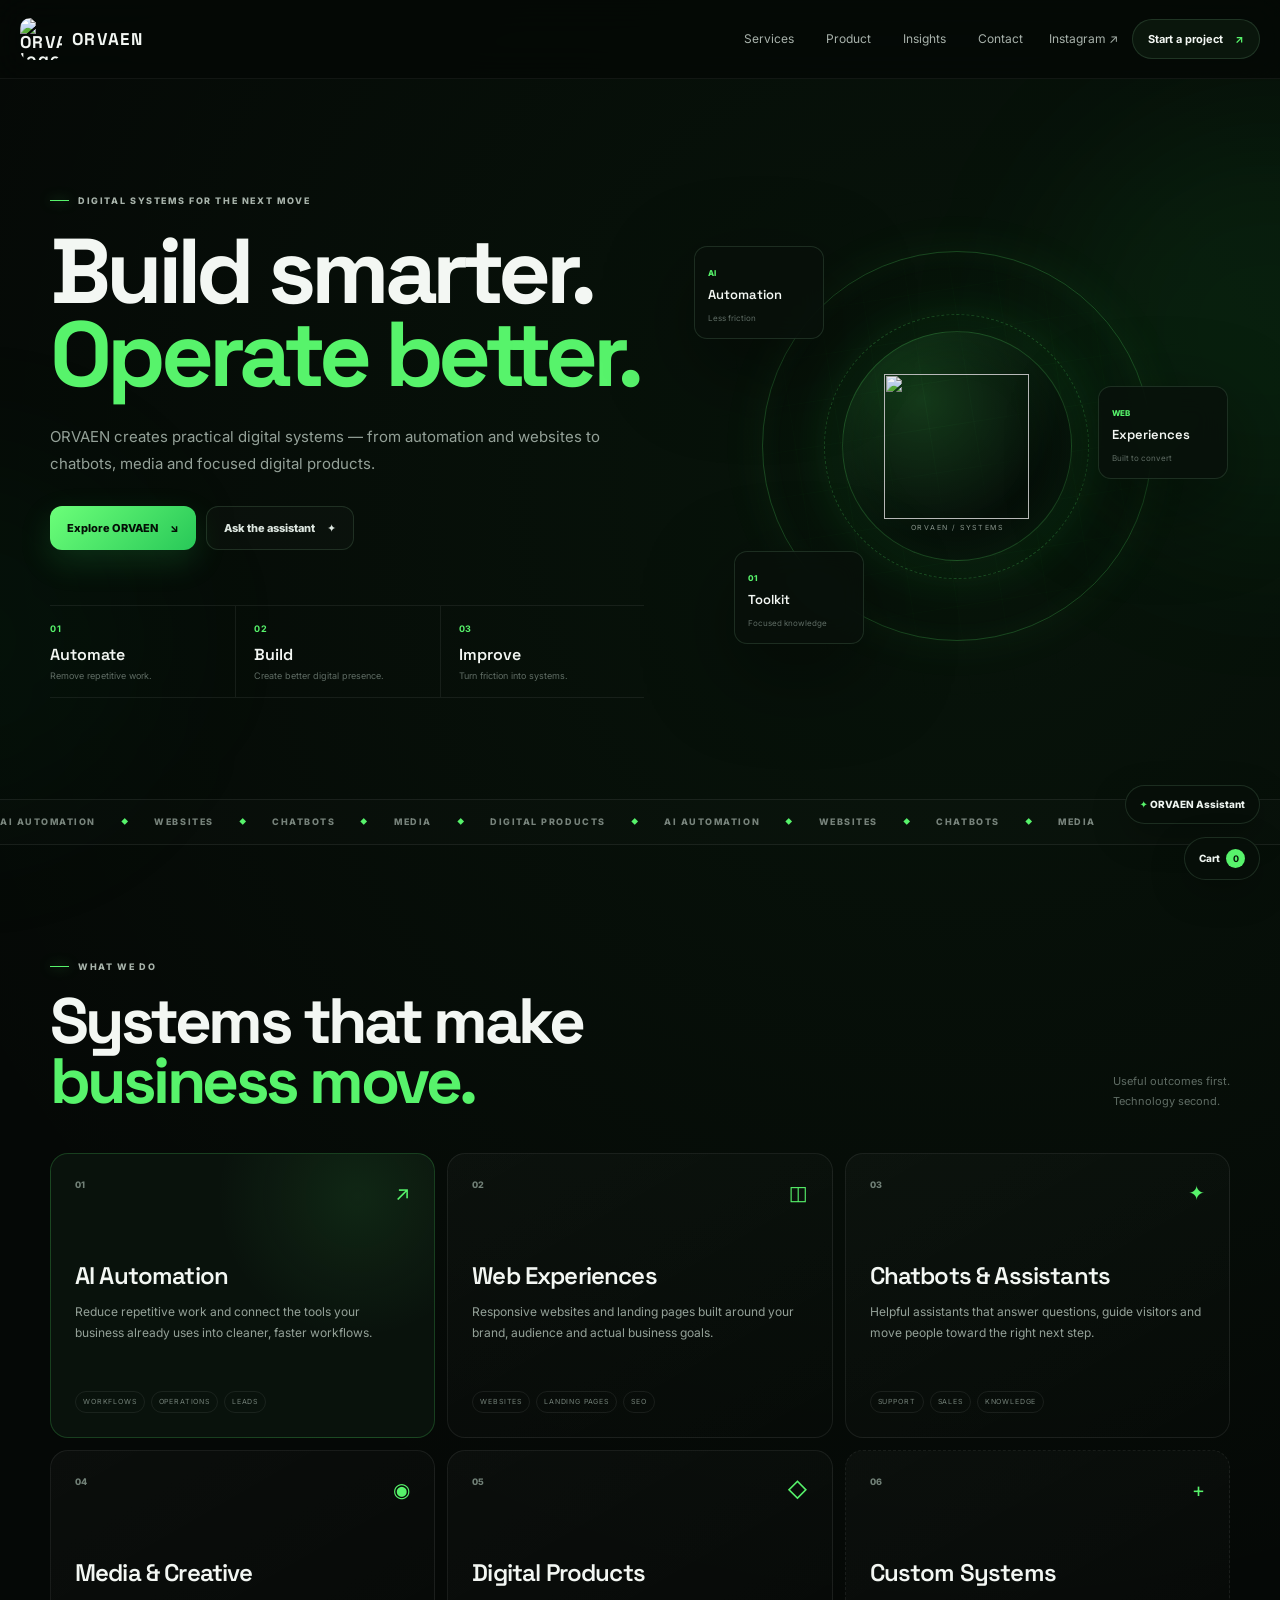
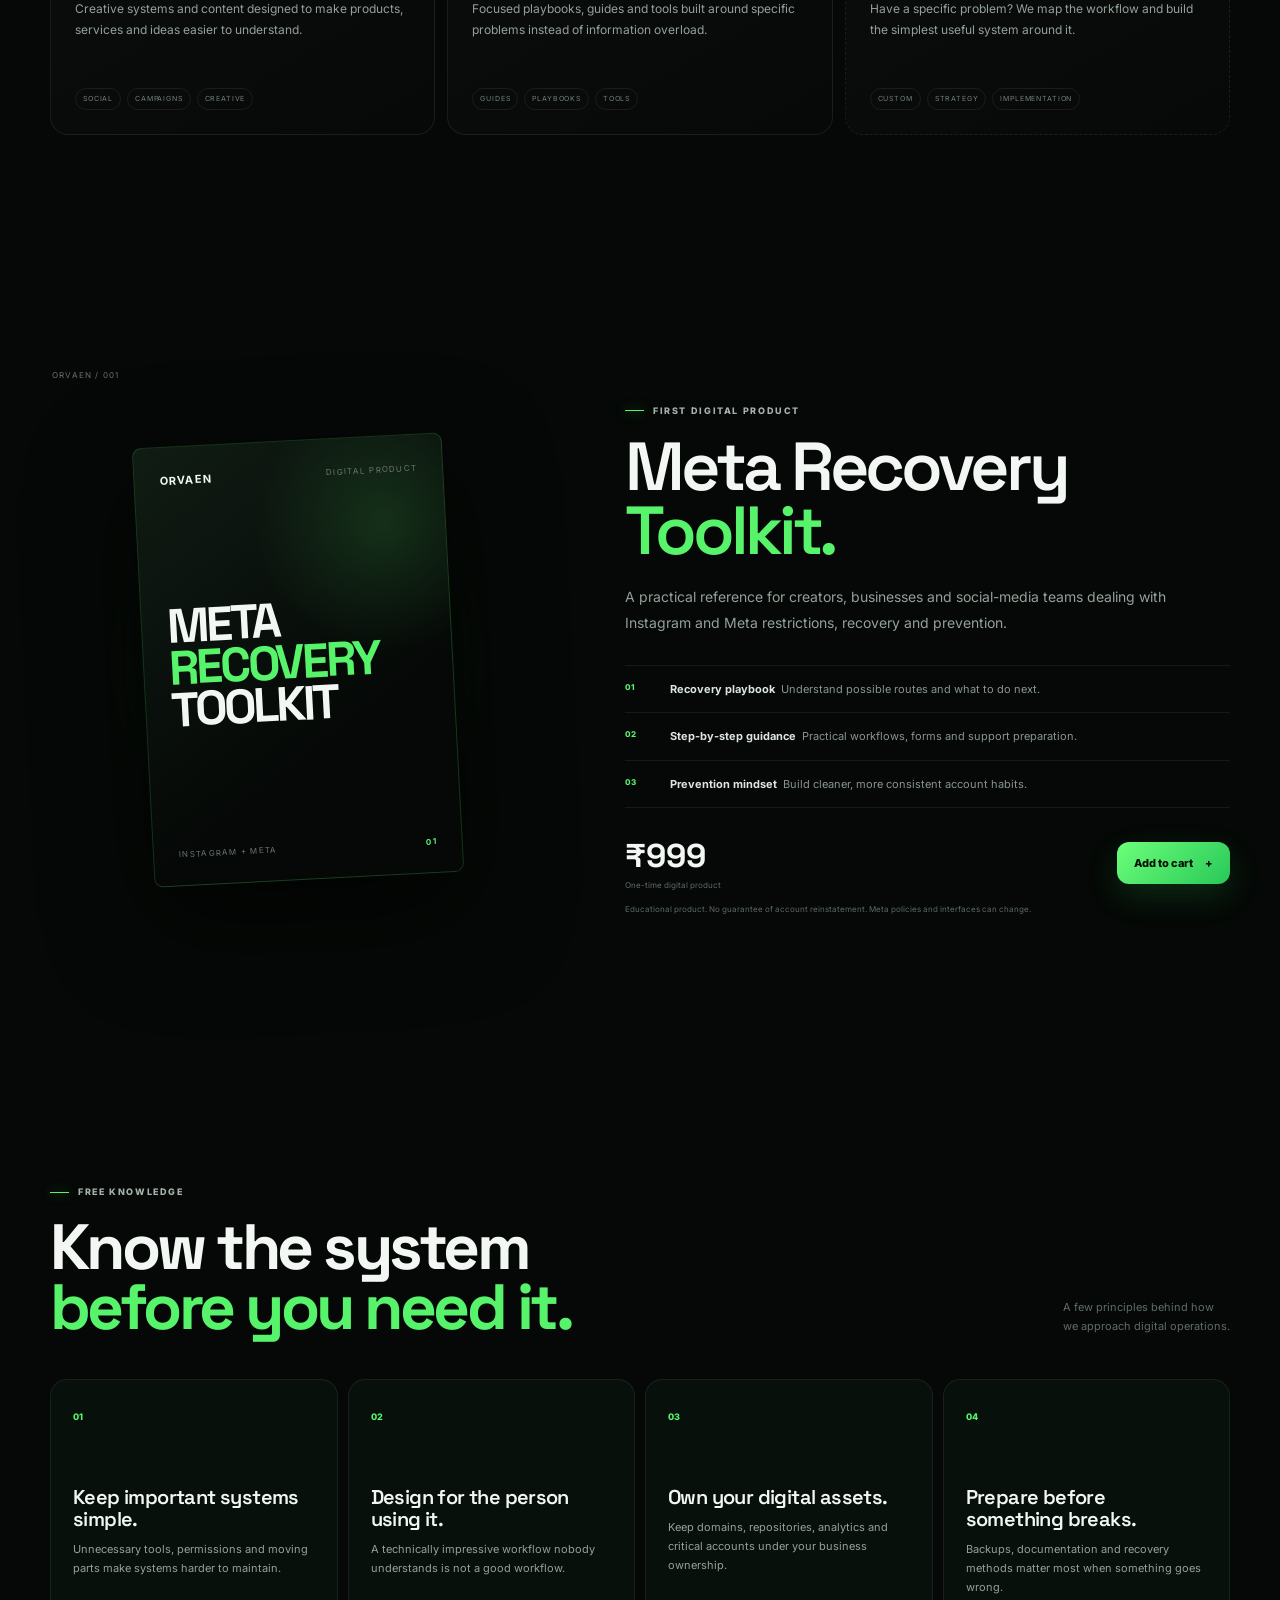
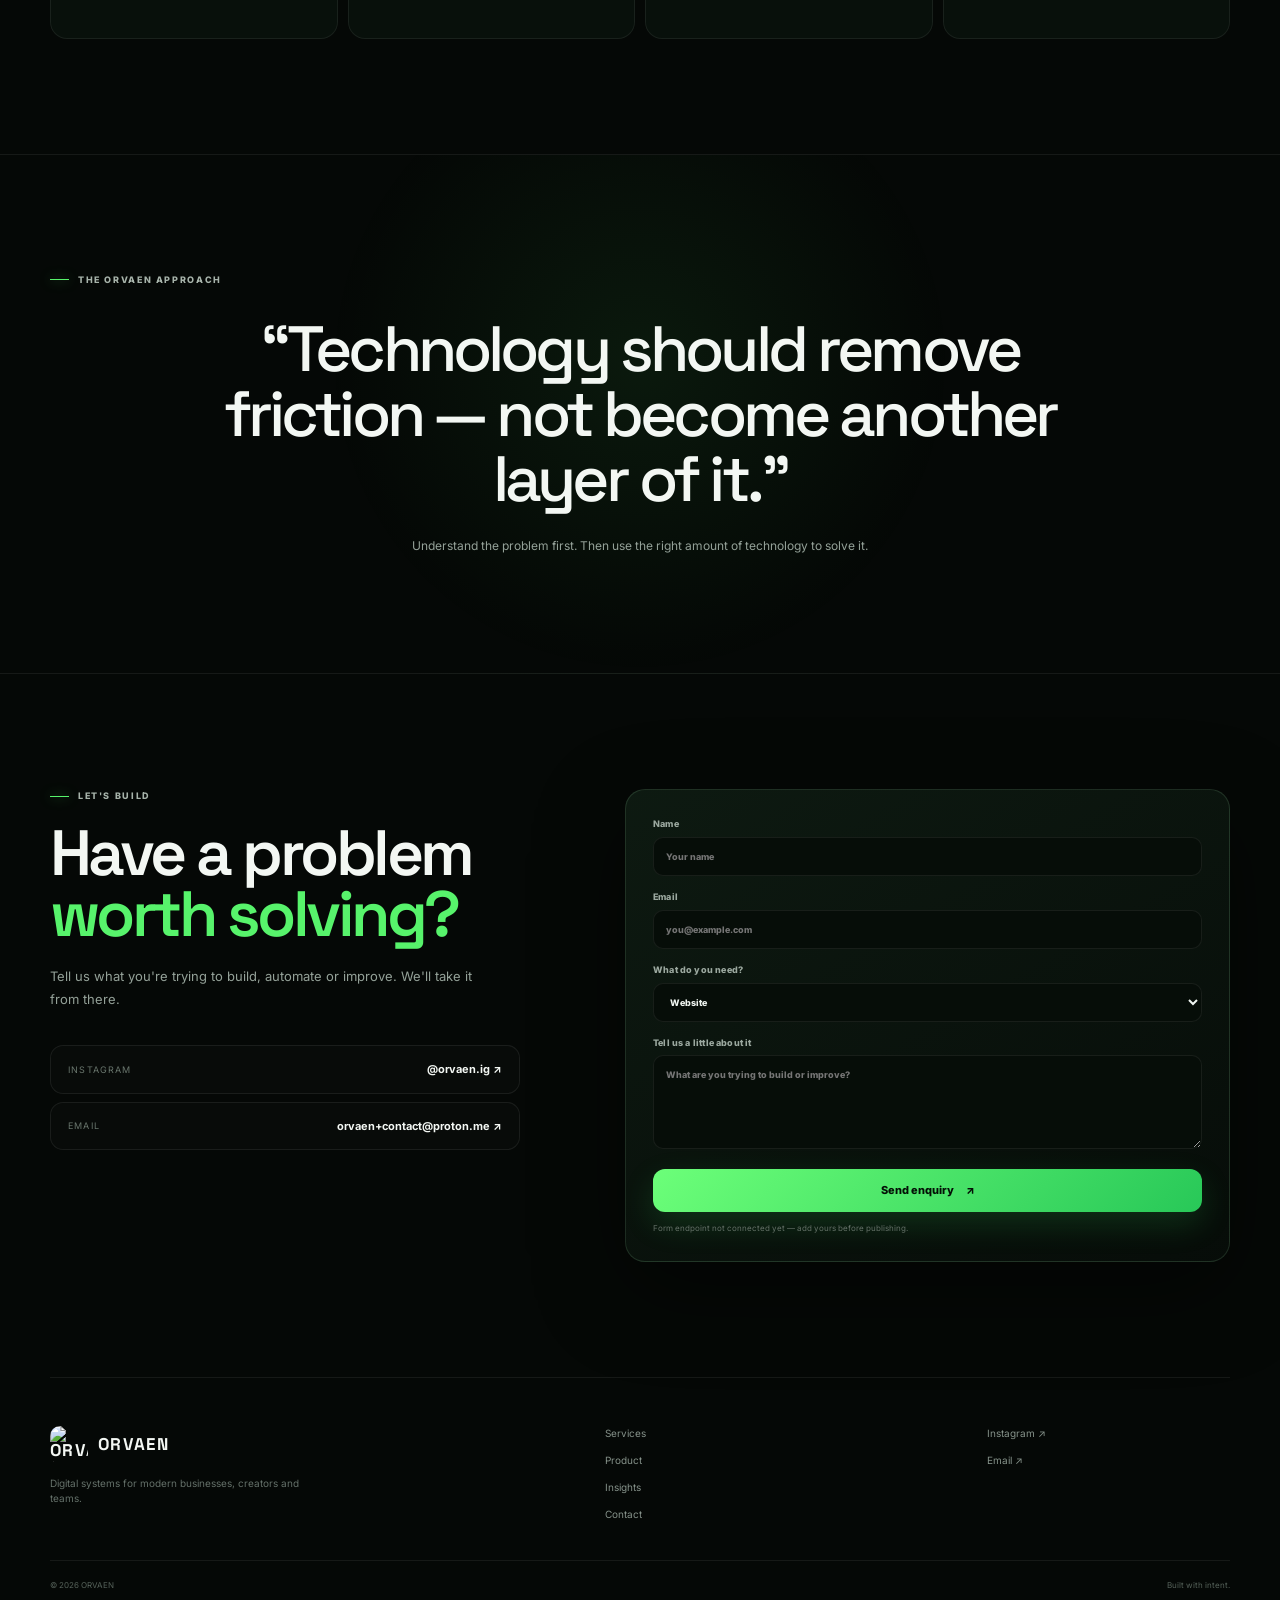
==== commit d368a932: "Add files via upload" ====
--- a/index.html
+++ b/index.html
@@ -1,24 +1,226 @@
-<!doctype html><html lang="en"><head><meta charset="utf-8"><meta name="viewport" content="width=device-width,initial-scale=1"><meta name="theme-color" content="#050907"><meta name="description" content="ORVAEN builds practical digital systems: AI automation, websites, chatbots, media and focused digital products for modern businesses and creators."><meta property="og:title" content="ORVAEN — Build smarter. Operate better."><meta property="og:description" content="Automation, websites, chatbots, media and digital tools for modern businesses and creators."><meta property="og:image" content="orvaen-logo.png"><title>ORVAEN — Digital Systems</title><link rel="icon" href="orvaen-logo.png"><link rel="preconnect" href="https://fonts.googleapis.com"><link rel="preconnect" href="https://fonts.gstatic.com" crossorigin><link href="https://fonts.googleapis.com/css2?family=Inter:wght@400;500;600;700;800&family=Space+Grotesk:wght@500;600;700&display=swap" rel="stylesheet"><link rel="stylesheet" href="styles.css"><script type="application/ld+json">{"@context":"https://schema.org","@type":"Organization","name":"ORVAEN","email":"orvaen+contact@proton.me","sameAs":["https://www.instagram.com/orvaen.ig/"],"description":"Automation, websites, chatbots, media and digital products."}</script></head><body>
-<div class="ambient a1"></div><div class="ambient a2"></div>
-<header><a class="brand" href="#top"><img src="orvaen-logo.png" alt="ORVAEN"></a><nav><a href="#services">Services</a><a href="#product">Product</a><a href="#learn">Learn</a><a href="#contact">Contact</a></nav><a class="navcta" href="#contact">Work with us ↗</a><button class="menu" aria-label="Menu">☰</button></header>
-<main id="top">
-<section class="hero wrap"><div><div class="eyebrow"><i></i>DIGITAL SYSTEMS FOR THE NEXT MOVE</div><h1>Build smarter.<br><em>Operate better.</em></h1><p class="hero-p">ORVAEN creates practical digital systems — from automation and websites to chatbots, media and focused digital products.</p><div class="actions"><a class="btn primary" href="#services">Explore ORVAEN →</a><button class="btn ghost" data-open-chat>Ask our assistant ✦</button></div><div class="proof"><span><b>Automation</b><small>Less repetitive work.</small></span><span><b>Web</b><small>Better digital presence.</small></span><span><b>Tools</b><small>Useful, focused products.</small></span></div></div><div class="hero-art"><div class="orbit o1"></div><div class="orbit o2"></div><div class="hero-logo"><img src="orvaen-logo.png" alt="ORVAEN mark"></div><b class="tag t1">AUTOMATE</b><b class="tag t2">CREATE</b><b class="tag t3">SCALE</b></div></section>
-<div class="ticker"><span>AI AUTOMATION</span>◆<span>WEBSITES</span>◆<span>CHATBOTS</span>◆<span>MEDIA</span>◆<span>DIGITAL PRODUCTS</span></div>
-<section id="services" class="wrap section"><div class="heading"><div><div class="eyebrow"><i></i>WHAT WE DO</div><h2>Systems that make<br><em>business move.</em></h2></div><p>Useful outcomes first. Technology second.</p></div><div class="grid services">
-<article><small>01</small><strong>↗</strong><h3>AI Automation</h3><p>Reduce repetitive work and connect the tools your business already uses into cleaner workflows.</p><label>WORKFLOWS · OPERATIONS · LEADS</label></article>
-<article class="hot"><small>02</small><strong>◫</strong><h3>Web Experiences</h3><p>Fast, responsive and conversion-focused websites designed around your brand and business goals.</p><label>WEBSITES · LANDING PAGES · SEO</label></article>
-<article><small>03</small><strong>✦</strong><h3>Chatbots & Assistants</h3><p>Helpful website assistants that answer questions, qualify visitors and guide people to the right next step.</p><label>SUPPORT · SALES · KNOWLEDGE</label></article>
-<article><small>04</small><strong>◉</strong><h3>Media & Creative</h3><p>Creative systems and content that make products and brands easier to understand and remember.</p><label>SOCIAL · CAMPAIGNS · CREATIVE</label></article>
-<article><small>05</small><strong>◇</strong><h3>Digital Products</h3><p>Focused playbooks, guides and tools built around specific problems instead of generic information overload.</p><label>GUIDES · PLAYBOOKS · TOOLS</label></article>
-<article><small>06</small><strong>+</strong><h3>Custom Systems</h3><p>Have a specific problem? We can map the workflow and build the simplest system that solves it.</p><label>CUSTOM · STRATEGY · IMPLEMENTATION</label></article>
-</div></section>
-<section id="product" class="wrap section product"><div class="product-visual"><span>ORVAEN / 001</span><div class="cover"><b>ORVAEN</b><div>META<br><em>RECOVERY</em></div><b>TOOLKIT</b></div></div><div><div class="eyebrow"><i></i>FIRST DIGITAL PRODUCT</div><h2>Meta Recovery<br><em>Toolkit.</em></h2><p class="lead">A practical reference for creators, businesses and social-media teams dealing with Instagram and Meta account restrictions, recovery and prevention.</p><div class="points"><p><b>Recovery playbook</b>Understand available routes and what to do next.</p><p><b>Step-by-step guidance</b>Practical checklists, forms and support workflows.</p><p><b>Prevention</b>Build safer, more consistent account habits.</p></div><div class="price"><b>₹999</b><span>One-time digital product</span></div><button class="btn primary add" data-name="Meta Recovery Toolkit" data-price="999">Add to cart +</button><small class="note">Educational toolkit. No guarantee of account reinstatement. Platform policies and interfaces can change.</small></div></section>
-<section id="learn" class="wrap section"><div class="heading"><div><div class="eyebrow"><i></i>FREE KNOWLEDGE</div><h2>Know the system<br><em>before you need it.</em></h2></div><p>A few principles behind how we approach digital operations.</p></div><div class="grid learn"><article><b>01</b><h3>Keep important systems simple.</h3><p>Unnecessary tools, permissions and moving parts make systems harder to maintain.</p></article><article><b>02</b><h3>Design for the person using it.</h3><p>A technically impressive workflow nobody understands is not a good workflow.</p></article><article><b>03</b><h3>Own your digital assets.</h3><p>Keep domains, repositories, analytics and critical accounts under your business ownership.</p></article><article><b>04</b><h3>Prepare before something breaks.</h3><p>Backups, documentation and recovery methods matter most when something goes wrong.</p></article></div></section>
-<section class="manifesto"><div class="wrap"><div class="eyebrow"><i></i>THE ORVAEN APPROACH</div><blockquote>“Technology should remove friction — not become another layer of it.”</blockquote><p>Understand the problem first. Then use the right amount of technology to solve it.</p></div></section>
-<section id="contact" class="wrap section contact"><div><div class="eyebrow"><i></i>LET'S BUILD</div><h2>Have a problem<br><em>worth solving?</em></h2><p>Tell us what you're trying to build, automate or improve.</p><div class="links"><a href="mailto:orvaen+contact@proton.me">✉ orvaen+contact@proton.me</a><a href="https://www.instagram.com/orvaen.ig/" target="_blank" rel="noopener">◎ @orvaen.ig</a></div></div><form action="https://formsubmit.co/orvaen+contact@proton.me" method="POST"><input type="hidden" name="_subject" value="New ORVAEN website enquiry"><input type="hidden" name="_captcha" value="false"><input type="hidden" name="_template" value="table"><label>Name<input required name="name" placeholder="Your name"></label><label>Email<input required type="email" name="email" placeholder="you@example.com"></label><label>What do you need?<select name="service"><option>Website</option><option>AI Automation</option><option>Chatbot</option><option>Media / Creative</option><option>Digital Product</option><option>Custom</option></select></label><label>Tell us a little about it<textarea required name="message" rows="5" placeholder="What are you trying to build or improve?"></textarea></label><button class="btn primary" type="submit">Send enquiry →</button></form></section>
-</main>
-<footer class="wrap"><div><img src="orvaen-logo.png" alt="ORVAEN"><p>Digital systems for modern businesses and creators.</p></div><nav><a href="#services">Services</a><a href="#product">Product</a><a href="#learn">Learn</a><a href="#contact">Contact</a></nav><small>© <span id="year"></span> ORVAEN</small></footer>
-<div class="cart"><button id="cartBtn">Cart <b id="count">0</b></button><div class="cartbox" id="cartbox"><div><b>Your cart</b><button id="cartClose">×</button></div><p id="cartItem">Your cart is empty.</p><hr><div class="total"><span>Total</span><b id="total">₹0</b></div><button class="btn primary full" id="checkout" disabled>Continue to checkout</button></div></div>
-<div class="modal" id="modal"><div class="modalbox"><button class="x" id="modalClose">×</button><div class="eyebrow"><i></i>CHECKOUT</div><h2>Get your <em>product.</em></h2><p id="summary"></p><form action="https://formsubmit.co/orvaen+contact@proton.me" method="POST"><input type="hidden" name="_subject" value="ORVAEN Product Order"><input type="hidden" name="_captcha" value="false"><input type="hidden" name="_template" value="table"><input type="hidden" name="product" id="productField"><input type="hidden" name="amount" id="amountField"><label>Full name<input required name="name" placeholder="Your name"></label><label>Email<input required type="email" name="email" placeholder="Where should we send the product?"></label><label>WhatsApp / phone<input required name="phone" placeholder="+91 ..."></label><label>Anything we should know?<textarea name="notes" rows="3" placeholder="Optional"></textarea></label><button class="btn primary full">Submit order request — ₹<span id="amountText">999</span></button><small class="note">We'll receive your details by email and contact you with payment and delivery instructions.</small></form></div></div>
-<div class="assistant" id="assistant"><button class="chatbtn" id="chatbtn">✦ ORVAEN Assistant</button><div class="chatbox"><div class="chathead"><div><b>ORVAEN Assistant</b><small>Quick answers · not live AI</small></div><button id="chatx">×</button></div><div class="messages" id="messages"><div class="msg bot">Hey — ask me about ORVAEN, our services, the Meta Recovery Toolkit, pricing or how to contact us.</div></div><div class="quick"><button>What do you do?</button><button>Toolkit</button><button>Contact</button></div><form id="chatform"><input id="chatinput" placeholder="Ask something..."><button>→</button></form></div></div>
-<script src="script.js"></script></body></html>
+<!doctype html>
+<html lang="en">
+<head>
+  <meta charset="utf-8">
+  <meta name="viewport" content="width=device-width,initial-scale=1">
+  <meta name="theme-color" content="#050806">
+  <meta name="description" content="ORVAEN builds practical digital systems for modern businesses, creators and agencies — AI automation, websites, chatbots, media and focused digital products.">
+  <meta name="robots" content="index,follow">
+  <meta property="og:title" content="ORVAEN — Digital Systems for Modern Businesses">
+  <meta property="og:description" content="Automation, websites, chatbots, media and focused digital products by ORVAEN.">
+  <meta property="og:type" content="website">
+  <meta property="og:url" content="https://orvaengit.github.io/orvaen-website/">
+  <meta property="og:image" content="assets/orvaen-logo.png">
+  <title>ORVAEN — Digital Systems</title>
+  <link rel="icon" type="image/png" href="assets/orvaen-logo.png">
+  <link rel="preconnect" href="https://fonts.googleapis.com">
+  <link rel="preconnect" href="https://fonts.gstatic.com" crossorigin>
+  <link href="https://fonts.googleapis.com/css2?family=Inter:wght@400;500;600;700;800&family=Space+Grotesk:wght@500;600;700&display=swap" rel="stylesheet">
+  <link rel="stylesheet" href="styles.css">
+  <script type="application/ld+json">
+  {"@context":"https://schema.org","@type":"Organization","name":"ORVAEN","email":"orvaen+contact@proton.me","url":"https://orvaengit.github.io/orvaen-website/","sameAs":["https://www.instagram.com/orvaen.ig/"],"description":"Digital systems, AI automation, websites, chatbots, media and digital products for modern businesses and creators."}
+  </script>
+</head>
+<body>
+  <div class="ambient ambient-one" aria-hidden="true"></div>
+  <div class="ambient ambient-two" aria-hidden="true"></div>
+
+  <header class="site-header" id="top">
+    <div class="header-inner">
+      <a class="brand" href="#top" aria-label="ORVAEN home">
+        <img src="assets/orvaen-logo.png" alt="ORVAEN logo" width="54" height="54">
+        <span>ORVAEN</span>
+      </a>
+      <nav class="desktop-nav" aria-label="Primary navigation">
+        <a href="#services">Services</a>
+        <a href="#product">Product</a>
+        <a href="#learn">Insights</a>
+        <a href="#contact">Contact</a>
+      </nav>
+      <div class="header-actions">
+        <a class="social-link" href="https://www.instagram.com/orvaen.ig/" target="_blank" rel="noopener" aria-label="ORVAEN on Instagram">Instagram ↗</a>
+        <a class="header-cta" href="#contact">Start a project <span>↗</span></a>
+        <button class="menu-toggle" id="menuToggle" aria-label="Open navigation" aria-expanded="false" aria-controls="mobileNav"><span></span><span></span><span></span></button>
+      </div>
+    </div>
+    <nav class="mobile-nav" id="mobileNav" aria-label="Mobile navigation">
+      <a href="#services">Services <span>01</span></a>
+      <a href="#product">Product <span>02</span></a>
+      <a href="#learn">Insights <span>03</span></a>
+      <a href="#contact">Contact <span>04</span></a>
+      <div class="mobile-nav-links">
+        <a href="https://www.instagram.com/orvaen.ig/" target="_blank" rel="noopener">Instagram ↗</a>
+        <a href="mailto:orvaen+contact@proton.me">Email ↗</a>
+      </div>
+    </nav>
+  </header>
+
+  <main>
+    <section class="hero wrap reveal">
+      <div class="hero-copy">
+        <div class="eyebrow"><i></i> DIGITAL SYSTEMS FOR THE NEXT MOVE</div>
+        <h1>Build smarter.<br><em>Operate better.</em></h1>
+        <p class="hero-text">ORVAEN creates practical digital systems — from automation and websites to chatbots, media and focused digital products.</p>
+        <div class="hero-buttons">
+          <a class="button button-primary" href="#services">Explore ORVAEN <span>↘</span></a>
+          <button class="button button-secondary" type="button" data-open-chat>Ask the assistant <span>✦</span></button>
+        </div>
+        <div class="hero-proof">
+          <div><strong>01</strong><span>Automate</span><small>Remove repetitive work.</small></div>
+          <div><strong>02</strong><span>Build</span><small>Create better digital presence.</small></div>
+          <div><strong>03</strong><span>Improve</span><small>Turn friction into systems.</small></div>
+        </div>
+      </div>
+      <div class="hero-visual" aria-hidden="true">
+        <div class="visual-grid"></div>
+        <div class="orb orb-large"></div>
+        <div class="orb orb-small"></div>
+        <div class="visual-core">
+          <img src="assets/orvaen-logo.png" alt="" width="170" height="170">
+          <span>ORVAEN / SYSTEMS</span>
+        </div>
+        <div class="floating-card card-one"><span>AI</span><b>Automation</b><small>Less friction</small></div>
+        <div class="floating-card card-two"><span>WEB</span><b>Experiences</b><small>Built to convert</small></div>
+        <div class="floating-card card-three"><span>01</span><b>Toolkit</b><small>Focused knowledge</small></div>
+      </div>
+    </section>
+
+    <div class="ticker" aria-label="ORVAEN capabilities">
+      <div class="ticker-track"><span>AI AUTOMATION</span><b>◆</b><span>WEBSITES</span><b>◆</b><span>CHATBOTS</span><b>◆</b><span>MEDIA</span><b>◆</b><span>DIGITAL PRODUCTS</span><b>◆</b><span>AI AUTOMATION</span><b>◆</b><span>WEBSITES</span><b>◆</b><span>CHATBOTS</span><b>◆</b><span>MEDIA</span></div>
+    </div>
+
+    <section id="services" class="wrap section reveal">
+      <div class="section-heading">
+        <div><div class="eyebrow"><i></i> WHAT WE DO</div><h2>Systems that make<br><em>business move.</em></h2></div>
+        <p>Useful outcomes first.<br>Technology second.</p>
+      </div>
+      <div class="service-grid">
+        <article class="service-card service-featured"><div class="service-top"><small>01</small><span>↗</span></div><h3>AI Automation</h3><p>Reduce repetitive work and connect the tools your business already uses into cleaner, faster workflows.</p><div class="service-tags"><span>WORKFLOWS</span><span>OPERATIONS</span><span>LEADS</span></div></article>
+        <article class="service-card"><div class="service-top"><small>02</small><span>◫</span></div><h3>Web Experiences</h3><p>Responsive websites and landing pages built around your brand, audience and actual business goals.</p><div class="service-tags"><span>WEBSITES</span><span>LANDING PAGES</span><span>SEO</span></div></article>
+        <article class="service-card"><div class="service-top"><small>03</small><span>✦</span></div><h3>Chatbots & Assistants</h3><p>Helpful assistants that answer questions, guide visitors and move people toward the right next step.</p><div class="service-tags"><span>SUPPORT</span><span>SALES</span><span>KNOWLEDGE</span></div></article>
+        <article class="service-card"><div class="service-top"><small>04</small><span>◉</span></div><h3>Media & Creative</h3><p>Creative systems and content designed to make products, services and ideas easier to understand.</p><div class="service-tags"><span>SOCIAL</span><span>CAMPAIGNS</span><span>CREATIVE</span></div></article>
+        <article class="service-card"><div class="service-top"><small>05</small><span>◇</span></div><h3>Digital Products</h3><p>Focused playbooks, guides and tools built around specific problems instead of information overload.</p><div class="service-tags"><span>GUIDES</span><span>PLAYBOOKS</span><span>TOOLS</span></div></article>
+        <article class="service-card service-outline"><div class="service-top"><small>06</small><span>+</span></div><h3>Custom Systems</h3><p>Have a specific problem? We map the workflow and build the simplest useful system around it.</p><div class="service-tags"><span>CUSTOM</span><span>STRATEGY</span><span>IMPLEMENTATION</span></div></article>
+      </div>
+    </section>
+
+    <section id="product" class="wrap section product-section reveal">
+      <div class="product-cover-wrap">
+        <div class="product-index">ORVAEN / 001</div>
+        <div class="product-cover">
+          <div class="cover-top"><b>ORVAEN</b><span>DIGITAL PRODUCT</span></div>
+          <div class="cover-title">META<br><em>RECOVERY</em><br>TOOLKIT</div>
+          <div class="cover-bottom"><span>INSTAGRAM + META</span><b>01</b></div>
+        </div>
+        <div class="cover-glow"></div>
+      </div>
+      <div class="product-copy">
+        <div class="eyebrow"><i></i> FIRST DIGITAL PRODUCT</div>
+        <h2>Meta Recovery<br><em>Toolkit.</em></h2>
+        <p class="lead">A practical reference for creators, businesses and social-media teams dealing with Instagram and Meta restrictions, recovery and prevention.</p>
+        <div class="product-points">
+          <div><span>01</span><p><b>Recovery playbook</b>Understand possible routes and what to do next.</p></div>
+          <div><span>02</span><p><b>Step-by-step guidance</b>Practical workflows, forms and support preparation.</p></div>
+          <div><span>03</span><p><b>Prevention mindset</b>Build cleaner, more consistent account habits.</p></div>
+        </div>
+        <div class="product-buy"><div><strong>₹999</strong><small>One-time digital product</small></div><button class="button button-primary add-to-cart" data-name="Meta Recovery Toolkit" data-price="999">Add to cart <span>+</span></button></div>
+        <small class="disclaimer">Educational product. No guarantee of account reinstatement. Meta policies and interfaces can change.</small>
+      </div>
+    </section>
+
+    <section id="learn" class="wrap section reveal">
+      <div class="section-heading">
+        <div><div class="eyebrow"><i></i> FREE KNOWLEDGE</div><h2>Know the system<br><em>before you need it.</em></h2></div>
+        <p>A few principles behind how<br>we approach digital operations.</p>
+      </div>
+      <div class="insight-grid">
+        <article><span>01</span><h3>Keep important systems simple.</h3><p>Unnecessary tools, permissions and moving parts make systems harder to maintain.</p></article>
+        <article><span>02</span><h3>Design for the person using it.</h3><p>A technically impressive workflow nobody understands is not a good workflow.</p></article>
+        <article><span>03</span><h3>Own your digital assets.</h3><p>Keep domains, repositories, analytics and critical accounts under your business ownership.</p></article>
+        <article><span>04</span><h3>Prepare before something breaks.</h3><p>Backups, documentation and recovery methods matter most when something goes wrong.</p></article>
+      </div>
+    </section>
+
+    <section class="manifesto reveal">
+      <div class="wrap manifesto-inner">
+        <div class="eyebrow"><i></i> THE ORVAEN APPROACH</div>
+        <blockquote>“Technology should remove friction — not become another layer of it.”</blockquote>
+        <p>Understand the problem first. Then use the right amount of technology to solve it.</p>
+      </div>
+    </section>
+
+    <section id="contact" class="wrap section contact-section reveal">
+      <div class="contact-copy">
+        <div class="eyebrow"><i></i> LET'S BUILD</div>
+        <h2>Have a problem<br><em>worth solving?</em></h2>
+        <p>Tell us what you're trying to build, automate or improve. We'll take it from there.</p>
+        <div class="contact-buttons">
+          <a class="contact-pill" href="https://www.instagram.com/orvaen.ig/" target="_blank" rel="noopener"><span>Instagram</span><b>@orvaen.ig ↗</b></a>
+          <a class="contact-pill" href="mailto:orvaen+contact@proton.me"><span>Email</span><b>orvaen+contact@proton.me ↗</b></a>
+        </div>
+      </div>
+      <!-- Replace this action with your final form endpoint when ready. -->
+      <form class="contact-form" id="contactForm" action="YOUR_FORM_ENDPOINT_HERE" method="POST">
+        <input type="hidden" name="_subject" value="New ORVAEN website enquiry">
+        <label>Name<input required name="name" autocomplete="name" placeholder="Your name"></label>
+        <label>Email<input required type="email" name="email" autocomplete="email" placeholder="you@example.com"></label>
+        <label>What do you need?<select name="service"><option>Website</option><option>AI Automation</option><option>Chatbot</option><option>Media / Creative</option><option>Digital Product</option><option>Custom System</option></select></label>
+        <label>Tell us a little about it<textarea required name="message" rows="5" placeholder="What are you trying to build or improve?"></textarea></label>
+        <button class="button button-primary" type="submit">Send enquiry <span>↗</span></button>
+        <p class="form-status" id="formStatus" aria-live="polite">Form endpoint not connected yet — add yours before publishing.</p>
+      </form>
+    </section>
+  </main>
+
+  <footer class="site-footer wrap">
+    <div class="footer-main">
+      <div><a class="brand footer-brand" href="#top"><img src="assets/orvaen-logo.png" alt="ORVAEN logo" width="54" height="54"><span>ORVAEN</span></a><p>Digital systems for modern businesses, creators and teams.</p></div>
+      <div class="footer-links"><a href="#services">Services</a><a href="#product">Product</a><a href="#learn">Insights</a><a href="#contact">Contact</a></div>
+      <div class="footer-social"><a href="https://www.instagram.com/orvaen.ig/" target="_blank" rel="noopener">Instagram ↗</a><a href="mailto:orvaen+contact@proton.me">Email ↗</a></div>
+    </div>
+    <div class="footer-bottom"><small>© <span id="year"></span> ORVAEN</small><small>Built with intent.</small></div>
+  </footer>
+
+  <div class="cart" id="cart">
+    <button class="cart-trigger" id="cartBtn" type="button" aria-expanded="false">Cart <b id="count">0</b></button>
+    <div class="cart-box" id="cartBox" aria-hidden="true">
+      <div class="cart-head"><b>Your cart</b><button id="cartClose" type="button" aria-label="Close cart">×</button></div>
+      <div id="cartItems"><p>Your cart is empty.</p></div>
+      <div class="cart-total"><span>Total</span><b id="total">₹0</b></div>
+      <button class="button button-primary full" id="checkout" type="button" disabled>Continue to checkout</button>
+    </div>
+  </div>
+
+  <div class="modal" id="checkoutModal" aria-hidden="true">
+    <div class="modal-box" role="dialog" aria-modal="true" aria-labelledby="checkoutTitle">
+      <button class="modal-close" id="modalClose" type="button" aria-label="Close checkout">×</button>
+      <div class="eyebrow"><i></i> CHECKOUT</div>
+      <h2 id="checkoutTitle">Get your <em>product.</em></h2>
+      <p id="summary"></p>
+      <!-- Replace this action with the same/final endpoint you use for product leads. -->
+      <form id="checkoutForm" action="YOUR_PRODUCT_FORM_ENDPOINT_HERE" method="POST">
+        <input type="hidden" name="product" id="productField">
+        <input type="hidden" name="amount" id="amountField">
+        <label>Full name<input required name="name" autocomplete="name" placeholder="Your name"></label>
+        <label>Email<input required type="email" name="email" autocomplete="email" placeholder="Where should we send the product?"></label>
+        <label>WhatsApp / phone<input required name="phone" autocomplete="tel" placeholder="+91 ..."></label>
+        <label>Anything we should know?<textarea name="notes" rows="3" placeholder="Optional"></textarea></label>
+        <button class="button button-primary full" type="submit">Submit order request — ₹<span id="amountText">999</span></button>
+        <small class="disclaimer">We'll receive your details by email and contact you with payment and delivery instructions.</small>
+      </form>
+    </div>
+  </div>
+
+  <div class="assistant" id="assistant">
+    <button class="chat-trigger" id="chatBtn" type="button" aria-expanded="false"><span>✦</span> ORVAEN Assistant</button>
+    <div class="chat-box" id="chatBox" aria-hidden="true">
+      <div class="chat-head"><div><b>ORVAEN Assistant</b><small>Business guide · no API</small></div><button id="chatClose" type="button" aria-label="Close assistant">×</button></div>
+      <div class="messages" id="messages" aria-live="polite"><div class="msg bot">Hey — I'm the ORVAEN Assistant. Ask what we do, how we can help your business, or ask about the Meta Recovery Toolkit.</div></div>
+      <div class="quick-prompts"><button type="button">What does ORVAEN do?</button><button type="button">How can you help agencies?</button><button type="button">Tell me about the Toolkit</button><button type="button">How do I contact you?</button></div>
+      <form class="chat-form" id="chatForm"><input id="chatInput" autocomplete="off" placeholder="Ask ORVAEN..." aria-label="Ask ORVAEN Assistant"><button type="submit" aria-label="Send">↗</button></form>
+    </div>
+  </div>
+
+  <script src="script.js" defer></script>
+</body>
+</html>
--- a/styles.css
+++ b/styles.css
@@ -1,25 +1,2 @@
-:root{--bg:#050907;--panel:#09130c;--green:#72ff45;--green2:#22d66a;--text:#f4f7f3;--muted:#99a69d;--line:rgba(114,255,69,.16);--max:1180px}*{box-sizing:border-box}html{scroll-behavior:smooth}body{margin:0;background:radial-gradient(circle at 80% 5%,rgba(45,255,100,.1),transparent 28%),var(--bg);color:var(--text);font-family:Inter,Arial,sans-serif;line-height:1.6;overflow-x:hidden}a{color:inherit;text-decoration:none}button,input,textarea,select{font:inherit}button{cursor:pointer}.wrap{width:min(var(--max),100%);margin:auto;padding-left:28px;padding-right:28px}.ambient{position:fixed;width:500px;height:500px;border-radius:50%;filter:blur(100px);opacity:.12;pointer-events:none;z-index:-1}.a1{background:#2aff5d;top:-300px;right:-160px}.a2{background:#15884e;bottom:-320px;left:-180px}header{height:76px;position:sticky;top:0;z-index:20;display:flex;align-items:center;gap:28px;padding:0 5vw;background:rgba(5,9,7,.78);backdrop-filter:blur(16px);border-bottom:1px solid rgba(255,255,255,.06)}.brand img{width:120px;height:48px;object-fit:cover;border-radius:8px}.brand{display:flex}.navcta{font-size:12px;font-weight:800;border:1px solid var(--line);padding:9px 14px;border-radius:99px}.navcta:hover{background:rgba(114,255,69,.08)}header nav{display:flex;gap:26px;margin-left:auto}header nav a,footer nav a{font-size:12px;color:var(--muted)}header nav a:hover,footer nav a:hover{color:var(--green)}.menu{display:none;background:none;border:0;color:#fff;font-size:24px;margin-left:auto}.hero{min-height:calc(100vh - 76px);display:grid;grid-template-columns:1.05fr .95fr;align-items:center;gap:35px;padding-top:60px;padding-bottom:70px}.eyebrow{font-size:10px;letter-spacing:.18em;font-weight:800;display:flex;gap:9px;align-items:center;color:#b7c1ba}.eyebrow i{display:block;width:24px;height:1px;background:var(--green);box-shadow:0 0 13px var(--green)}h1,h2,h3{font-family:"Space Grotesk",Inter,sans-serif;line-height:1.02;letter-spacing:-.05em}h1{font-size:clamp(56px,8vw,104px);margin:24px 0}h2{font-size:clamp(40px,5vw,66px);margin:18px 0}h1 em,h2 em{color:var(--green);font-style:normal}.hero-p{font-size:17px;color:var(--muted);max-width:620px}.actions{display:flex;gap:11px;flex-wrap:wrap;margin:28px 0}.btn{border:0;border-radius:12px;padding:13px 17px;font-weight:800;display:inline-flex;justify-content:center;align-items:center;gap:10px;transition:.2s}.btn:hover{transform:translateY(-2px)}.primary{background:linear-gradient(135deg,#91ff5f,#25d86a);color:#041006;box-shadow:0 12px 32px rgba(73,255,83,.14)}.ghost{background:rgba(255,255,255,.035);border:1px solid rgba(255,255,255,.1);color:#fff}.proof{display:flex;gap:26px;margin-top:50px}.proof span{display:flex;flex-direction:column}.proof b{font-size:11px}.proof small{font-size:10px;color:#66736b}.hero-art{height:520px;position:relative;display:grid;place-items:center}.hero-logo{width:245px;height:245px;border-radius:50%;display:grid;place-items:center;background:radial-gradient(circle,rgba(86,255,83,.17),transparent 66%);box-shadow:0 0 90px rgba(60,255,70,.12)}.hero-logo img{width:205px;height:205px;object-fit:cover;border-radius:24px;mix-blend-mode:screen}.orbit{position:absolute;border:1px solid rgba(114,255,69,.2);border-radius:50%}.o1{width:410px;height:230px;transform:rotate(-20deg)}.o2{width:490px;height:285px;transform:rotate(22deg);border-color:rgba(114,255,69,.08)}.tag{position:absolute;border:1px solid var(--line);background:rgba(5,13,8,.8);padding:8px 11px;border-radius:8px;font-size:9px;letter-spacing:.15em;color:var(--green)}.t1{top:75px;right:35px}.t2{bottom:85px;left:10px}.t3{top:220px;left:0}.ticker{display:flex;justify-content:center;gap:20px;flex-wrap:wrap;border-top:1px solid rgba(255,255,255,.05);border-bottom:1px solid rgba(255,255,255,.05);padding:17px;font-size:9px;letter-spacing:.16em;color:#7c8980}.ticker span{color:#a9b4ac}.section{padding-top:110px;padding-bottom:110px}.heading{display:flex;align-items:end;justify-content:space-between;gap:35px;margin-bottom:48px}.heading>p{max-width:360px;color:var(--muted);font-size:13px}.grid{display:grid;gap:13px}.services{grid-template-columns:repeat(3,1fr)}.services article{min-height:290px;padding:25px;border:1px solid rgba(255,255,255,.07);border-radius:19px;background:linear-gradient(145deg,rgba(255,255,255,.035),rgba(255,255,255,.012));position:relative;transition:.22s}.services article:hover{transform:translateY(-4px);border-color:var(--line)}.services article.hot{background:linear-gradient(145deg,rgba(76,255,73,.1),rgba(255,255,255,.02))}.services article small{color:#69766e;font-size:9px;letter-spacing:.15em}.services article>strong{position:absolute;right:22px;top:20px;color:var(--green);font-size:22px}.services h3{font-size:23px;margin:66px 0 10px}.services p{color:var(--muted);font-size:13px}.services label{position:absolute;left:25px;bottom:22px;color:#68756d;font-size:8px;letter-spacing:.12em}.product{display:grid;grid-template-columns:.9fr 1.1fr;gap:85px;align-items:center}.product-visual{min-height:560px;display:grid;place-items:center;position:relative}.product-visual>span{position:absolute;left:25px;top:30px;color:#6e7b72;font-size:9px;letter-spacing:.17em}.cover{width:320px;height:450px;padding:30px;border:1px solid rgba(114,255,69,.28);border-radius:18px;background:linear-gradient(145deg,#102016,#050806 70%);box-shadow:0 35px 90px rgba(0,0,0,.55);display:flex;flex-direction:column;justify-content:space-between;transform:rotate(-4deg)}.cover>b{font-size:9px;letter-spacing:.18em}.cover>div{font:700 52px/ .88 "Space Grotesk";letter-spacing:-.06em}.cover em{font-style:normal;color:var(--green)}.lead{color:var(--muted);font-size:16px;max-width:620px}.points{margin:28px 0}.points p{margin:0;padding:14px 0;border-bottom:1px solid rgba(255,255,255,.07);font-size:12px;color:#8d9991}.points b{display:inline-block;width:180px;color:#e1e7e2}.price{display:flex;align-items:baseline;gap:13px;margin:18px 0}.price b{font:700 33px "Space Grotesk"}.price span{font-size:10px;color:#6f7b73}.note{display:block;color:#606c64;font-size:9px;margin-top:12px}.learn{grid-template-columns:repeat(4,1fr)}.learn article{padding:24px;border:1px solid rgba(255,255,255,.07);border-radius:17px;background:#08110b}.learn article>b{color:var(--green);font-size:10px}.learn h3{font-size:19px;margin:45px 0 10px}.learn p{color:var(--muted);font-size:12px}.manifesto{padding:105px 0;text-align:center;border-top:1px solid rgba(255,255,255,.05);border-bottom:1px solid rgba(255,255,255,.05);background:radial-gradient(circle at 50% 40%,rgba(67,255,77,.08),transparent 42%)}blockquote{font:500 clamp(34px,5vw,59px)/1.04 "Space Grotesk";letter-spacing:-.05em;max-width:850px;margin:30px auto}.manifesto p{max-width:520px;margin:auto;color:var(--muted);font-size:13px}.contact{display:grid;grid-template-columns:.9fr 1.1fr;gap:70px}.contact h2{margin:20px 0}.contact-copy{}.links{display:flex;flex-direction:column;gap:12px;margin-top:30px;font-size:13px}.links a:hover{color:var(--green)}form{padding:27px;border:1px solid rgba(255,255,255,.08);border-radius:20px;background:rgba(255,255,255,.025)}form label{display:block;font-size:10px;font-weight:700;color:#abb6ae;margin-bottom:15px}input,textarea,select{width:100%;margin-top:6px;padding:12px;border-radius:10px;border:1px solid rgba(255,255,255,.09);background:#071009;color:#fff;outline:0}input:focus,textarea:focus,select:focus{border-color:rgba(114,255,69,.45)}textarea{resize:vertical}form .btn{width:100%}footer{padding-top:45px;padding-bottom:28px;border-top:1px solid rgba(255,255,255,.06)}footer img{width:110px;height:44px;object-fit:cover;border-radius:7px}footer p{color:#66736b;font-size:11px;max-width:260px}footer nav{display:flex;gap:22px;margin:25px 0}footer>small{color:#566159;font-size:9px}.cart{position:fixed;right:20px;bottom:20px;z-index:50}.cart>button{border:1px solid var(--line);background:#0a170d;color:#fff;border-radius:99px;padding:11px 15px;font-weight:800}.cart>button b{display:inline-grid;place-items:center;width:20px;height:20px;border-radius:50%;background:var(--green);color:#041006;font-size:10px;margin-left:4px}.cartbox{display:none;position:absolute;right:0;bottom:52px;width:340px;background:#08110b;border:1px solid rgba(255,255,255,.1);border-radius:17px;padding:17px;box-shadow:0 25px 80px #0009}.cart.open .cartbox{display:block}.cartbox>div:first-child{display:flex;justify-content:space-between}.cartbox button:not(.btn){background:none;border:0;color:#89958d;font-size:21px}.cartbox p{font-size:12px;color:#9aa69e}.total{display:flex!important;justify-content:space-between!important;align-items:center}.full{width:100%}.modal{display:none;position:fixed;inset:0;z-index:60;background:#000b;backdrop-filter:blur(8px);place-items:center;padding:18px}.modal.open{display:grid}.modalbox{position:relative;width:min(520px,100%);max-height:92vh;overflow:auto;background:#08110b;border:1px solid var(--line);border-radius:20px;padding:28px}.modalbox h2{font-size:43px}.modalbox>p{color:var(--muted);font-size:12px}.x{position:absolute;right:14px;top:10px;border:0;background:none;color:#88948c;font-size:25px}.assistant{position:fixed;right:20px;bottom:73px;z-index:51}.chatbtn{border:1px solid var(--line);background:#0a170d;color:#fff;border-radius:99px;padding:10px 14px;font-weight:800}.chatbox{display:none;position:absolute;right:0;bottom:50px;width:360px;background:#08110b;border:1px solid rgba(255,255,255,.1);border-radius:18px;overflow:hidden;box-shadow:0 25px 80px #000b}.assistant.open .chatbox{display:block}.chathead{display:flex;justify-content:space-between;padding:14px;border-bottom:1px solid rgba(255,255,255,.07)}.chathead small{display:block;color:#657169;font-size:8px}.chathead button{background:none;border:0;color:#8b978f;font-size:22px}.messages{height:250px;overflow:auto;padding:14px}.msg{max-width:88%;font-size:11px;padding:9px 11px;border-radius:11px;margin-bottom:8px}.msg.bot{background:#101b13;color:#cad3cc}.msg.user{margin-left:auto;background:#2bdc65;color:#041006}.quick{display:flex;gap:5px;overflow:auto;padding:0 10px 10px}.quick button{white-space:nowrap;background:none;border:1px solid var(--line);border-radius:99px;color:#98a49c;font-size:9px;padding:6px 8px}.chatbox form{display:flex;padding:9px;border:0;border-top:1px solid rgba(255,255,255,.07);border-radius:0;gap:6px}.chatbox form input{margin:0}.chatbox form button{width:44px;border:0;border-radius:9px;background:var(--green);color:#041006;font-weight:900}
-@media(max-width:900px){header nav,.navcta{display:none}.menu{display:block}.hero{grid-template-columns:1fr;padding-top:35px}.hero-art{height:370px;order:-1}.hero-logo{width:190px;height:190px}.hero-logo img{width:160px;height:160px}.o1{width:310px;height:180px}.o2{width:370px;height:220px}.services{grid-template-columns:repeat(2,1fr)}.product,.contact{grid-template-columns:1fr;gap:40px}.learn{grid-template-columns:repeat(2,1fr)}}@media(max-width:600px){.wrap{padding-left:18px;padding-right:18px}.section{padding-top:75px;padding-bottom:75px}.hero{min-height:auto}.hero h1{font-size:56px}.hero-p{font-size:14px}.proof{gap:15px;flex-wrap:wrap;margin-top:38px}.hero-art{height:310px}.tag{font-size:8px}.services,.learn{grid-template-columns:1fr}.heading{display:block}.heading>p{margin-top:18px}.product-visual{min-height:420px}.cover{width:270px;height:380px}.cover>div{font-size:43px}.points b{display:block;width:auto;margin-bottom:4px}.contact{gap:28px}.cart{right:11px;bottom:11px}.assistant{right:11px;bottom:64px}.chatbox,.cartbox{width:min(360px,calc(100vw - 22px))}}
-
-
-/* =========================================================
-   ORVAEN RESOURCE HUB — additive styles only
-   ========================================================= */
-.orvaen-toolkit-preview{position:relative}
-.toolkit-preview-grid{display:grid;grid-template-columns:repeat(3,1fr);gap:1px;background:rgba(255,255,255,.10);border:1px solid rgba(255,255,255,.10);margin-top:2.5rem}
-.toolkit-preview-card{display:block;background:rgba(7,11,8,.82);padding:2rem;text-decoration:none;color:inherit;min-height:240px;transition:transform .25s ease,background .25s ease}
-.toolkit-preview-card:hover{transform:translateY(-4px);background:rgba(18,28,20,.92)}
-.toolkit-preview-card span{font-size:.72rem;opacity:.55;letter-spacing:.12em}
-.toolkit-preview-card b{display:block;font-family:"Space Grotesk",sans-serif;font-size:1.55rem;margin-top:3.5rem}
-.toolkit-preview-card p{max-width:30rem;color:rgba(255,255,255,.62);line-height:1.7;margin:.65rem 0 1.5rem}
-.toolkit-preview-card strong{font-size:.7rem;letter-spacing:.12em}
-.toolkit-preview-cta{margin-top:1rem;padding:1.5rem 1.7rem;border:1px solid rgba(255,255,255,.10);display:flex;align-items:center;justify-content:space-between;gap:1rem;background:linear-gradient(120deg,rgba(92,255,138,.06),rgba(255,255,255,.02))}
-.toolkit-preview-cta small{letter-spacing:.13em;opacity:.55}
-.toolkit-preview-cta h3{margin:.35rem 0 0;font-family:"Space Grotesk",sans-serif}
-@media(max-width:800px){
-  .toolkit-preview-grid{grid-template-columns:1fr}
-  .toolkit-preview-card{min-height:0}
-  .toolkit-preview-card b{margin-top:2rem}
-  .toolkit-preview-cta{align-items:flex-start;flex-direction:column}
-}
-
+:root{--bg:#050806;--panel:#09110c;--panel-2:#0c160f;--text:#f3f7f3;--muted:#94a198;--dim:#5f6c64;--green:#57f36b;--green-2:#2bd85c;--line:rgba(174,255,190,.13);--line-soft:rgba(255,255,255,.07);--shadow:0 28px 90px rgba(0,0,0,.48);--radius:22px}*{box-sizing:border-box}html{scroll-behavior:smooth}body{margin:0;background:radial-gradient(circle at 75% 10%,rgba(53,236,88,.055),transparent 26%),var(--bg);color:var(--text);font-family:Inter,system-ui,sans-serif;line-height:1.5;overflow-x:hidden}body:before{content:"";position:fixed;inset:0;pointer-events:none;opacity:.18;background-image:linear-gradient(rgba(255,255,255,.018) 1px,transparent 1px),linear-gradient(90deg,rgba(255,255,255,.018) 1px,transparent 1px);background-size:72px 72px;mask-image:linear-gradient(to bottom,#000,transparent 75%);z-index:-2}.ambient{position:fixed;border-radius:50%;filter:blur(80px);pointer-events:none;z-index:-1}.ambient-one{width:440px;height:440px;right:-210px;top:110px;background:rgba(42,242,89,.06)}.ambient-two{width:360px;height:360px;left:-210px;bottom:80px;background:rgba(0,185,75,.045)}a{color:inherit;text-decoration:none}button,input,textarea,select{font:inherit}button{cursor:pointer}.wrap{width:min(1180px,calc(100% - 48px));margin-inline:auto}.site-header{position:sticky;top:0;z-index:100;border-bottom:1px solid rgba(255,255,255,.055);background:rgba(5,8,6,.78);backdrop-filter:blur(18px)}.header-inner{width:min(1240px,calc(100% - 36px));min-height:78px;margin:auto;display:flex;align-items:center;justify-content:space-between;gap:26px}.brand{display:flex;align-items:center;gap:10px;font:700 17px/1 "Space Grotesk",sans-serif;letter-spacing:.08em}.brand img{width:42px;height:42px;object-fit:contain;border-radius:10px}.desktop-nav{display:flex;gap:32px;margin-left:auto}.desktop-nav a,.social-link{font-size:12px;color:#a8b2ab;transition:color .2s}.desktop-nav a:hover,.social-link:hover{color:var(--green)}.header-actions{display:flex;align-items:center;gap:14px}.header-cta{display:inline-flex;gap:12px;align-items:center;padding:11px 15px;border:1px solid var(--line);border-radius:999px;font-size:11px;font-weight:700;background:rgba(17,35,21,.55)}.header-cta span{color:var(--green)}.menu-toggle{display:none;width:42px;height:42px;border:1px solid var(--line);border-radius:12px;background:#0a120d;align-items:center;justify-content:center;flex-direction:column;gap:5px}.menu-toggle span{width:17px;height:1.5px;background:#dce8df;transition:.2s}.mobile-nav{display:none;width:min(1180px,calc(100% - 36px));margin:0 auto;padding:0 0 18px}.mobile-nav a{padding:14px 0;border-bottom:1px solid var(--line-soft);font:600 20px "Space Grotesk";display:flex;justify-content:space-between}.mobile-nav a span{font:10px Inter;color:var(--green)}.mobile-nav-links{display:flex;gap:18px;padding-top:16px}.mobile-nav-links a{font:11px Inter;border:0;padding:0;color:#9ba69f}.hero{min-height:720px;padding-top:76px;padding-bottom:62px;display:grid;grid-template-columns:1fr .92fr;align-items:center;gap:40px}.eyebrow{display:flex;align-items:center;gap:9px;color:#a7b3aa;font-size:9px;font-weight:800;letter-spacing:.18em}.eyebrow i{display:block;width:19px;height:1px;background:var(--green);box-shadow:0 0 12px rgba(87,243,107,.65)}h1,h2,h3,p{margin-top:0}h1,h2{font-family:"Space Grotesk",sans-serif;letter-spacing:-.055em}h1{font-size:clamp(56px,7.4vw,92px);line-height:.9;margin:23px 0 27px;max-width:730px}h1 em,h2 em{font-style:normal;color:var(--green)}.hero-text{max-width:580px;color:var(--muted);font-size:15px;line-height:1.8}.hero-buttons{display:flex;gap:10px;flex-wrap:wrap;margin-top:29px}.button{border:0;border-radius:12px;padding:13px 17px;display:inline-flex;justify-content:center;align-items:center;gap:12px;font-size:11px;font-weight:800;transition:transform .22s,box-shadow .22s,border-color .22s,background .22s}.button:hover{transform:translateY(-2px)}.button-primary{background:linear-gradient(135deg,#6cff79,#28c858);color:#041006;box-shadow:0 12px 32px rgba(48,225,91,.16)}.button-primary:hover{box-shadow:0 15px 38px rgba(48,225,91,.26)}.button-secondary{background:rgba(255,255,255,.02);border:1px solid var(--line);color:#dce6df}.hero-proof{display:flex;gap:0;margin-top:55px;max-width:620px;border-top:1px solid var(--line-soft);border-bottom:1px solid var(--line-soft)}.hero-proof div{flex:1;padding:16px 18px 15px 0;border-right:1px solid var(--line-soft);margin-right:18px}.hero-proof div:last-child{border-right:0;margin-right:0}.hero-proof strong{display:block;color:var(--green);font-size:9px;letter-spacing:.1em;margin-bottom:8px}.hero-proof span{display:block;font:600 16px "Space Grotesk"}.hero-proof small{display:block;color:var(--dim);font-size:9px;margin-top:4px}.hero-visual{height:540px;position:relative;display:grid;place-items:center}.visual-grid{position:absolute;width:92%;height:92%;border:1px solid rgba(87,243,107,.08);border-radius:50%;background-image:linear-gradient(rgba(87,243,107,.045) 1px,transparent 1px),linear-gradient(90deg,rgba(87,243,107,.045) 1px,transparent 1px);background-size:45px 45px;mask-image:radial-gradient(circle,#000 10%,transparent 72%);transform:rotate(-9deg)}.orb{position:absolute;border-radius:50%;border:1px solid rgba(87,243,107,.24);box-shadow:0 0 50px rgba(87,243,107,.06),inset 0 0 35px rgba(87,243,107,.04)}.orb-large{width:390px;height:390px}.orb-small{width:265px;height:265px;border-style:dashed;animation:spin 28s linear infinite}.visual-core{position:relative;width:230px;height:230px;border-radius:50%;display:grid;place-items:center;background:radial-gradient(circle at 35% 30%,rgba(89,255,111,.16),rgba(6,14,9,.94) 63%);border:1px solid rgba(87,243,107,.24);box-shadow:0 0 80px rgba(49,234,89,.1),inset 0 0 55px rgba(74,239,101,.07);z-index:2}.visual-core img{width:145px;height:145px;object-fit:contain;filter:drop-shadow(0 0 22px rgba(87,243,107,.18));opacity:.96}.visual-core span{position:absolute;bottom:27px;font-size:7px;letter-spacing:.22em;color:#89968d}.floating-card{position:absolute;z-index:4;padding:11px 13px;min-width:130px;background:rgba(8,16,11,.8);border:1px solid var(--line);border-radius:13px;backdrop-filter:blur(14px);box-shadow:var(--shadow)}.floating-card span{font-size:8px;color:var(--green);font-weight:800}.floating-card b{display:block;font:600 13px "Space Grotesk";margin-top:4px}.floating-card small{font-size:8px;color:var(--dim)}.card-one{top:70px;left:10px}.card-two{right:2px;top:210px}.card-three{left:50px;bottom:72px}.ticker{overflow:hidden;border-top:1px solid var(--line-soft);border-bottom:1px solid var(--line-soft);background:rgba(255,255,255,.012)}.ticker-track{width:max-content;display:flex;gap:25px;align-items:center;padding:15px 0;font-size:9px;font-weight:800;letter-spacing:.17em;color:#77837b;animation:ticker 26s linear infinite}.ticker b{color:var(--green);font-size:7px}.section{padding-top:115px;padding-bottom:115px}.section-heading{display:flex;justify-content:space-between;align-items:end;gap:40px;margin-bottom:42px}.section-heading h2{font-size:clamp(43px,5vw,65px);line-height:.94;margin:18px 0 0}.section-heading>p{font-size:11px;color:var(--dim);line-height:1.8;margin:0}.service-grid{display:grid;grid-template-columns:repeat(3,1fr);gap:12px}.service-card{min-height:285px;padding:24px;border:1px solid var(--line-soft);border-radius:18px;background:linear-gradient(150deg,rgba(255,255,255,.028),rgba(255,255,255,.009));display:flex;flex-direction:column;transition:transform .25s,border-color .25s,background .25s}.service-card:hover{transform:translateY(-5px);border-color:rgba(87,243,107,.28);background:linear-gradient(150deg,rgba(87,243,107,.05),rgba(255,255,255,.008))}.service-featured{border-color:rgba(87,243,107,.2);background:radial-gradient(circle at 80% 15%,rgba(87,243,107,.09),transparent 36%),#09120c}.service-outline{border-style:dashed}.service-top{display:flex;justify-content:space-between;color:var(--green);font-size:20px}.service-top small{font-size:9px;color:#718077;font-weight:800}.service-card h3{font:600 24px "Space Grotesk";letter-spacing:-.035em;margin:52px 0 10px}.service-card p{color:var(--muted);font-size:12px;line-height:1.75;margin-bottom:auto}.service-tags{display:flex;flex-wrap:wrap;gap:6px;margin-top:22px}.service-tags span{font-size:7px;letter-spacing:.12em;color:#738078;border:1px solid var(--line-soft);border-radius:999px;padding:5px 7px}.product-section{display:grid;grid-template-columns:.9fr 1.1fr;gap:80px;align-items:center}.product-cover-wrap{min-height:590px;position:relative;display:grid;place-items:center}.product-index{position:absolute;left:2px;top:4px;color:#67736a;font-size:8px;letter-spacing:.15em}.product-cover{position:relative;width:310px;height:440px;padding:25px;background:linear-gradient(145deg,#101c14,#050806 67%);border:1px solid rgba(87,243,107,.18);border-radius:9px;box-shadow:0 35px 100px rgba(0,0,0,.58);display:flex;flex-direction:column;justify-content:space-between;transform:rotate(-3deg);z-index:2;overflow:hidden}.product-cover:after{content:"";position:absolute;inset:0;background:radial-gradient(circle at 80% 20%,rgba(87,243,107,.14),transparent 30%);pointer-events:none}.cover-top,.cover-bottom{display:flex;justify-content:space-between;align-items:center;font-size:8px;letter-spacing:.16em;position:relative;z-index:1}.cover-top b{font-size:11px}.cover-top span,.cover-bottom span{color:#68756d}.cover-title{font:700 48px/.88 "Space Grotesk";letter-spacing:-.065em;position:relative;z-index:1}.cover-title em{font-style:normal;color:var(--green)}.cover-bottom b{color:var(--green)}.cover-glow{position:absolute;width:250px;height:250px;border-radius:50%;background:rgba(49,231,83,.09);filter:blur(50px)}.product-copy h2{font:600 clamp(47px,5.4vw,68px)/.93 "Space Grotesk";letter-spacing:-.06em;margin:18px 0 22px}.lead{max-width:650px;color:var(--muted);font-size:14px;line-height:1.85}.product-points{margin:29px 0 27px;border-top:1px solid var(--line-soft)}.product-points>div{display:grid;grid-template-columns:35px 1fr;gap:10px;padding:15px 0;border-bottom:1px solid var(--line-soft)}.product-points span{color:var(--green);font-size:8px;font-weight:800}.product-points p{margin:0;color:#88958d;font-size:11px}.product-points b{color:#dce5df;margin-right:6px}.product-buy{display:flex;align-items:center;justify-content:space-between;gap:18px}.product-buy strong{font:700 33px "Space Grotesk"}.product-buy small{display:block;color:var(--dim);font-size:8px;margin-top:2px}.disclaimer{display:block;color:#5e6a63;font-size:8px;margin-top:12px;line-height:1.7}.insight-grid{display:grid;grid-template-columns:repeat(4,1fr);gap:10px}.insight-grid article{min-height:260px;padding:22px;border:1px solid var(--line-soft);border-radius:17px;background:#08100b}.insight-grid article>span{font-size:9px;color:var(--green);font-weight:800}.insight-grid h3{font:600 20px/1.1 "Space Grotesk";margin:60px 0 10px;letter-spacing:-.03em}.insight-grid p{color:var(--muted);font-size:11px;line-height:1.7}.manifesto{border-top:1px solid var(--line-soft);border-bottom:1px solid var(--line-soft);background:radial-gradient(circle at 50% 40%,rgba(87,243,107,.075),transparent 44%);padding:118px 0}.manifesto-inner{text-align:center}.manifesto blockquote{font:500 clamp(36px,5vw,66px)/1.02 "Space Grotesk";letter-spacing:-.06em;max-width:900px;margin:30px auto 25px}.manifesto p{color:var(--muted);font-size:12px;max-width:520px;margin:auto}.contact-section{display:grid;grid-template-columns:.9fr 1.1fr;gap:80px;align-items:start}.contact-copy h2{font:600 clamp(46px,5vw,65px)/.95 "Space Grotesk";margin:20px 0}.contact-copy>p{color:var(--muted);font-size:13px;line-height:1.8;max-width:440px}.contact-buttons{margin-top:34px;display:grid;gap:8px;max-width:470px}.contact-pill{display:flex;justify-content:space-between;gap:15px;align-items:center;padding:15px 17px;border:1px solid var(--line-soft);border-radius:13px;background:rgba(255,255,255,.015);transition:border-color .2s,transform .2s}.contact-pill:hover{border-color:rgba(87,243,107,.25);transform:translateX(3px)}.contact-pill span{color:#69766d;font-size:9px;text-transform:uppercase;letter-spacing:.13em}.contact-pill b{font-size:11px}.contact-form,.modal-box{padding:27px;border:1px solid var(--line);border-radius:20px;background:linear-gradient(150deg,rgba(14,27,18,.95),rgba(7,13,9,.95));box-shadow:var(--shadow)}.contact-form label,.modal-box label{display:block;color:#9ca9a0;font-size:9px;font-weight:800;margin-bottom:14px;letter-spacing:.02em}.contact-form input,.contact-form textarea,.contact-form select,.modal-box input,.modal-box textarea{width:100%;margin-top:6px;border:1px solid var(--line-soft);border-radius:10px;background:#060d08;color:#eff5f0;padding:12px;outline:0;resize:vertical}.contact-form input:focus,.contact-form textarea:focus,.contact-form select:focus,.modal-box input:focus,.modal-box textarea:focus{border-color:rgba(87,243,107,.45);box-shadow:0 0 0 3px rgba(87,243,107,.05)}.contact-form .button{width:100%;margin-top:3px}.form-status{font-size:8px!important;color:#657168!important;margin:10px 0 0!important}.site-footer{padding-top:48px;padding-bottom:25px;border-top:1px solid var(--line-soft)}.footer-main{display:grid;grid-template-columns:1.5fr 1fr .7fr;gap:35px;padding-bottom:38px}.footer-brand img{width:38px;height:38px}.footer-main p{color:#647069;font-size:10px;max-width:250px;margin:12px 0 0}.footer-links,.footer-social{display:flex;flex-direction:column;gap:12px}.footer-links a,.footer-social a{font-size:10px;color:#86928a}.footer-links a:hover,.footer-social a:hover{color:var(--green)}.footer-bottom{border-top:1px solid var(--line-soft);padding-top:18px;display:flex;justify-content:space-between;color:#56625a}.footer-bottom small{font-size:8px}.cart{position:fixed;right:20px;bottom:20px;z-index:110}.cart-trigger,.chat-trigger{border:1px solid var(--line);background:rgba(7,15,9,.92);color:#edf4ef;border-radius:999px;padding:11px 14px;font-size:10px;font-weight:800;box-shadow:0 12px 35px rgba(0,0,0,.25);backdrop-filter:blur(12px)}.cart-trigger b{display:inline-grid;place-items:center;min-width:19px;height:19px;padding:0 5px;border-radius:50%;background:var(--green);color:#041006;margin-left:4px;font-size:9px}.cart-box{display:none;position:absolute;right:0;bottom:52px;width:340px;padding:17px;border:1px solid var(--line);border-radius:17px;background:#08110b;box-shadow:var(--shadow)}.cart.open .cart-box{display:block}.cart-head{display:flex;justify-content:space-between;align-items:center}.cart-head button,.modal-close,.chat-head button{border:0;background:transparent;color:#829087;font-size:22px}.cart-item{font-size:11px;color:#a0aca4;padding:14px 0}.remove-item{float:right;border:0;background:none;color:#7e8a82}.cart-total{display:flex;justify-content:space-between;border-top:1px solid var(--line-soft);padding-top:13px;margin-top:8px;margin-bottom:13px;font-size:11px}.cart-total b{font:700 18px "Space Grotesk"}.full{width:100%}.modal{display:none;position:fixed;inset:0;z-index:120;padding:18px;background:rgba(0,0,0,.75);backdrop-filter:blur(10px);place-items:center}.modal.open{display:grid}.modal-box{position:relative;width:min(520px,100%);max-height:92vh;overflow:auto}.modal-box h2{font:600 43px "Space Grotesk";letter-spacing:-.055em;margin:16px 0 8px}.modal-box>p{color:var(--muted);font-size:11px}.assistant{position:fixed;right:20px;bottom:76px;z-index:109}.chat-trigger span{color:var(--green)}.chat-box{display:none;position:absolute;right:0;bottom:51px;width:390px;overflow:hidden;border:1px solid var(--line);border-radius:18px;background:#07100a;box-shadow:var(--shadow)}.assistant.open .chat-box{display:block}.chat-head{display:flex;justify-content:space-between;align-items:center;padding:14px;border-bottom:1px solid var(--line-soft)}.chat-head b{font:600 14px "Space Grotesk"}.chat-head small{display:block;color:#627067;font-size:8px;margin-top:2px}.messages{height:280px;overflow:auto;padding:15px}.msg{max-width:89%;font-size:10px;line-height:1.6;padding:10px 12px;border-radius:12px;margin-bottom:8px}.msg.bot{background:#101a13;color:#cbd5ce}.msg.user{margin-left:auto;background:linear-gradient(135deg,#65f577,#2dc95b);color:#041006}.quick-prompts{display:flex;gap:5px;overflow:auto;padding:0 10px 10px}.quick-prompts button{white-space:nowrap;border:1px solid var(--line);border-radius:999px;background:transparent;color:#98a59c;font-size:8px;padding:7px 9px}.quick-prompts button:hover{border-color:rgba(87,243,107,.35);color:#dbe5df}.chat-form{display:flex;gap:7px;padding:9px;border-top:1px solid var(--line-soft)}.chat-form input{min-width:0;flex:1;margin:0;border:1px solid var(--line-soft);border-radius:10px;background:#050b07;color:#fff;padding:10px;outline:0;font-size:10px}.chat-form button{width:42px;border:0;border-radius:10px;background:var(--green);color:#041006;font-weight:900}@keyframes spin{to{transform:rotate(360deg)}}@keyframes ticker{to{transform:translateX(-50%)}}@keyframes float{50%{transform:translateY(-8px)}}.floating-card{animation:float 5s ease-in-out infinite}.card-two{animation-delay:-1.7s}.card-three{animation-delay:-3.1s}.orb-large{animation:float 7s ease-in-out infinite}.reveal{opacity:0;transform:translateY(18px);transition:opacity .7s ease,transform .7s ease}.reveal.visible{opacity:1;transform:none}@media(max-width:980px){.desktop-nav,.social-link{display:none}.menu-toggle{display:flex}.mobile-nav.open{display:block}.hero{grid-template-columns:1fr;min-height:auto;padding-top:58px}.hero-visual{order:-1;height:390px}.service-grid{grid-template-columns:repeat(2,1fr)}.product-section,.contact-section{grid-template-columns:1fr;gap:45px}.product-cover-wrap{min-height:520px}.insight-grid{grid-template-columns:repeat(2,1fr)}.footer-main{grid-template-columns:1.4fr 1fr 1fr}}@media(max-width:620px){.wrap{width:min(100% - 32px,1180px)}.header-inner{width:min(100% - 24px,1240px);min-height:68px}.header-cta{display:none}.brand span{font-size:15px}.hero{padding-top:44px}.hero h1{font-size:54px}.hero-text{font-size:13px}.hero-proof{margin-top:40px}.hero-proof div{padding-right:10px;margin-right:10px}.hero-proof span{font-size:13px}.hero-proof small{font-size:8px}.hero-visual{height:315px}.orb-large{width:285px;height:285px}.orb-small{width:205px;height:205px}.visual-core{width:175px;height:175px}.visual-core img{width:112px;height:112px}.visual-core span{bottom:19px;font-size:6px}.floating-card{min-width:105px;padding:8px 9px}.floating-card b{font-size:11px}.floating-card small{font-size:7px}.card-one{left:0;top:35px}.card-two{right:0;top:135px}.card-three{left:12px;bottom:25px}.section{padding-top:78px;padding-bottom:78px}.section-heading{display:block;margin-bottom:28px}.section-heading h2{font-size:43px}.section-heading>p{margin-top:15px}.service-grid,.insight-grid{grid-template-columns:1fr}.service-card{min-height:245px}.service-card h3{margin-top:40px}.product-cover-wrap{min-height:450px}.product-cover{width:270px;height:385px}.cover-title{font-size:42px}.product-copy h2{font-size:47px}.product-buy{align-items:flex-end}.product-buy .button{padding:12px}.contact-section{gap:30px}.contact-form,.modal-box{padding:20px}.footer-main{grid-template-columns:1fr 1fr}.footer-social{grid-column:2}.footer-bottom{margin-top:0}.cart{right:10px;bottom:10px}.assistant{right:10px;bottom:62px}.chat-box,.cart-box{width:min(390px,calc(100vw - 20px))}.chat-box{right:0}.modal{padding:10px}.manifesto{padding:85px 0}.manifesto blockquote{font-size:38px}.ticker-track{font-size:8px;gap:18px}}
+@media(prefers-reduced-motion:reduce){html{scroll-behavior:auto}.reveal,.reveal.visible{transition:none;opacity:1;transform:none}.ticker-track,.floating-card,.orb-large,.orb-small{animation:none}}
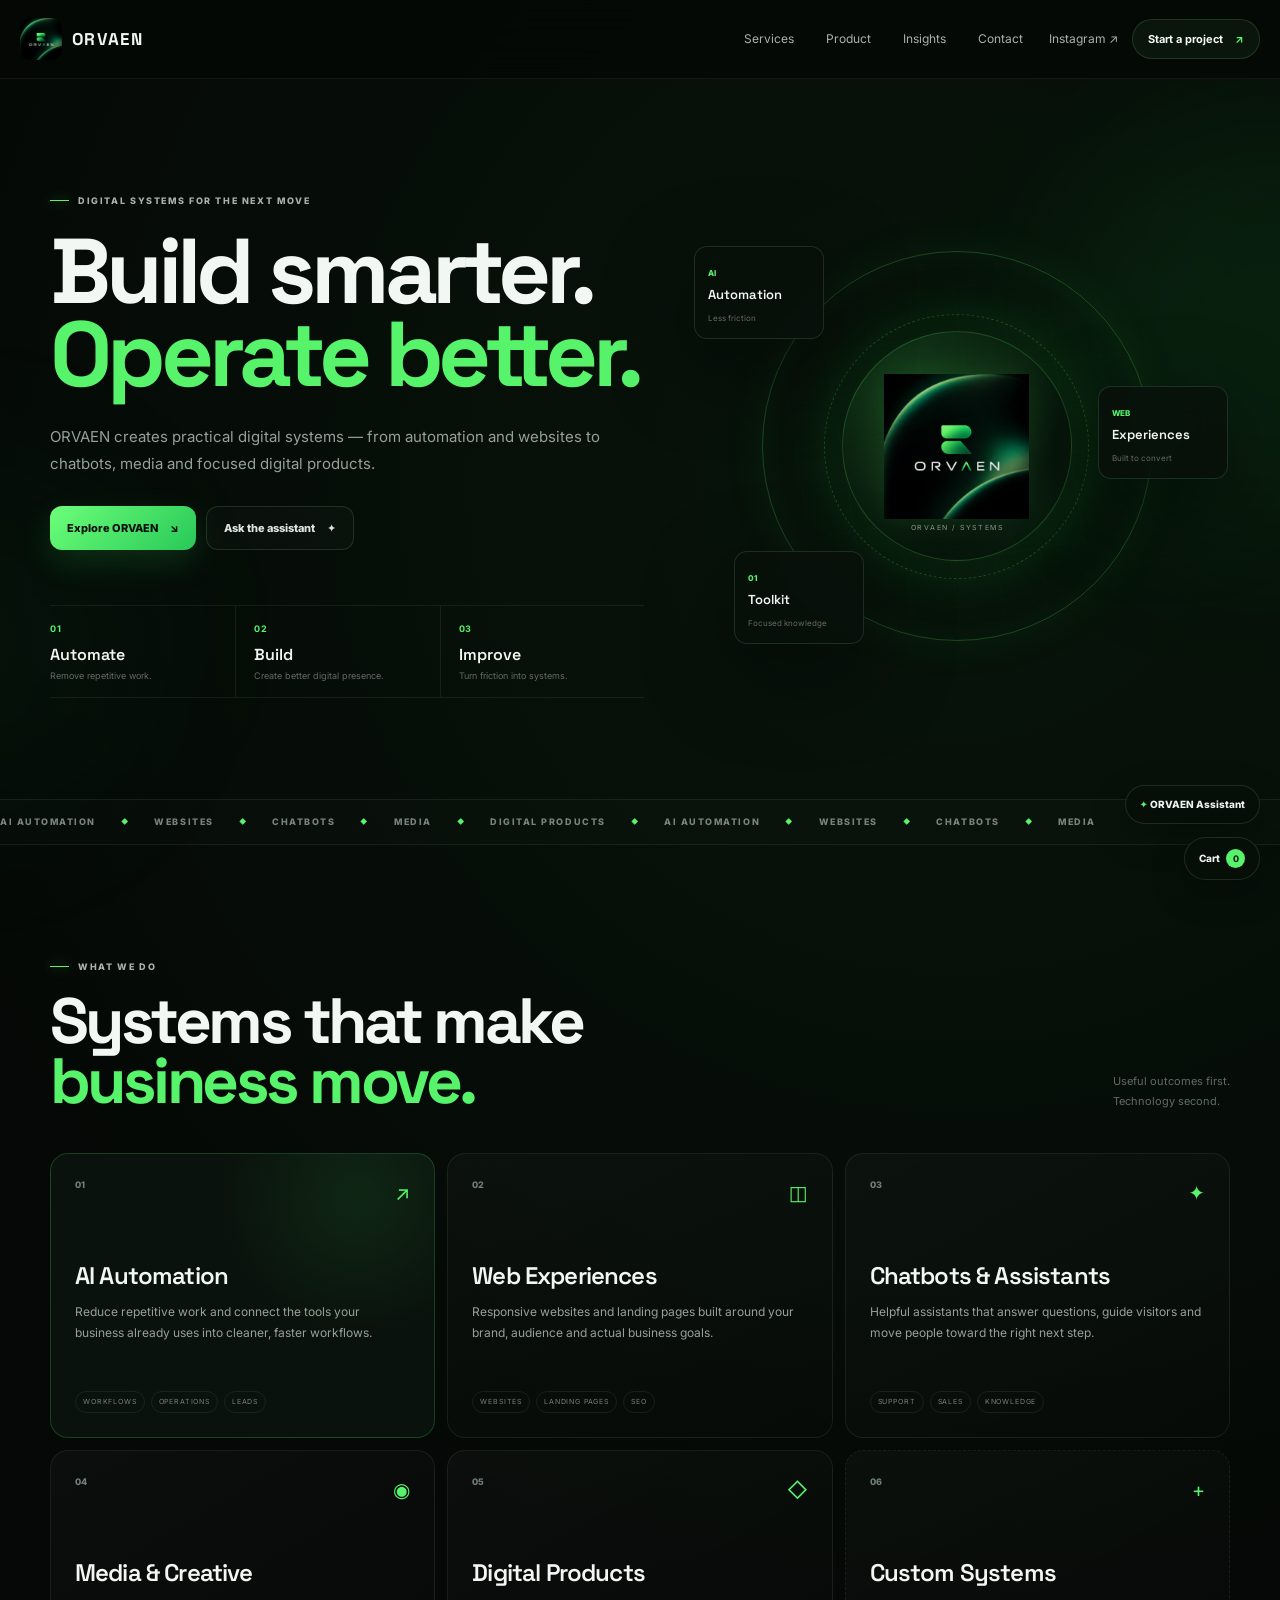
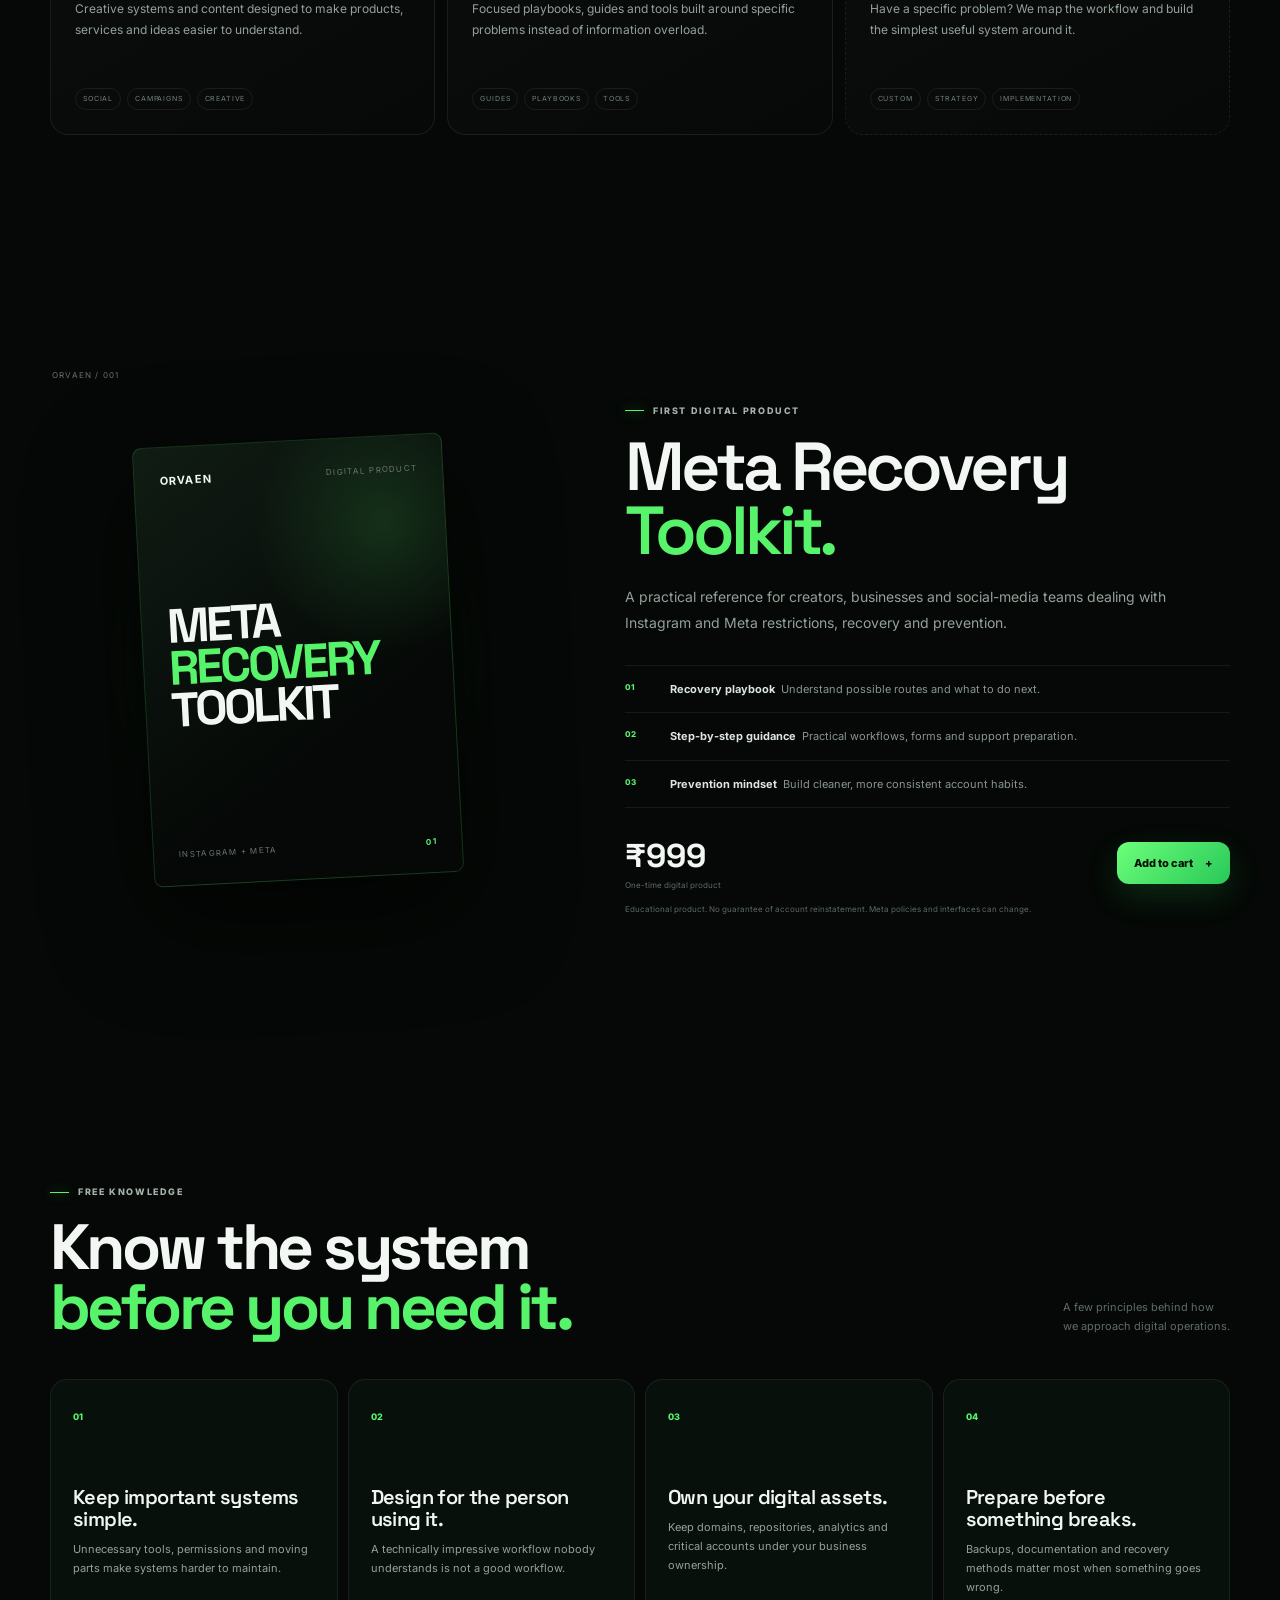
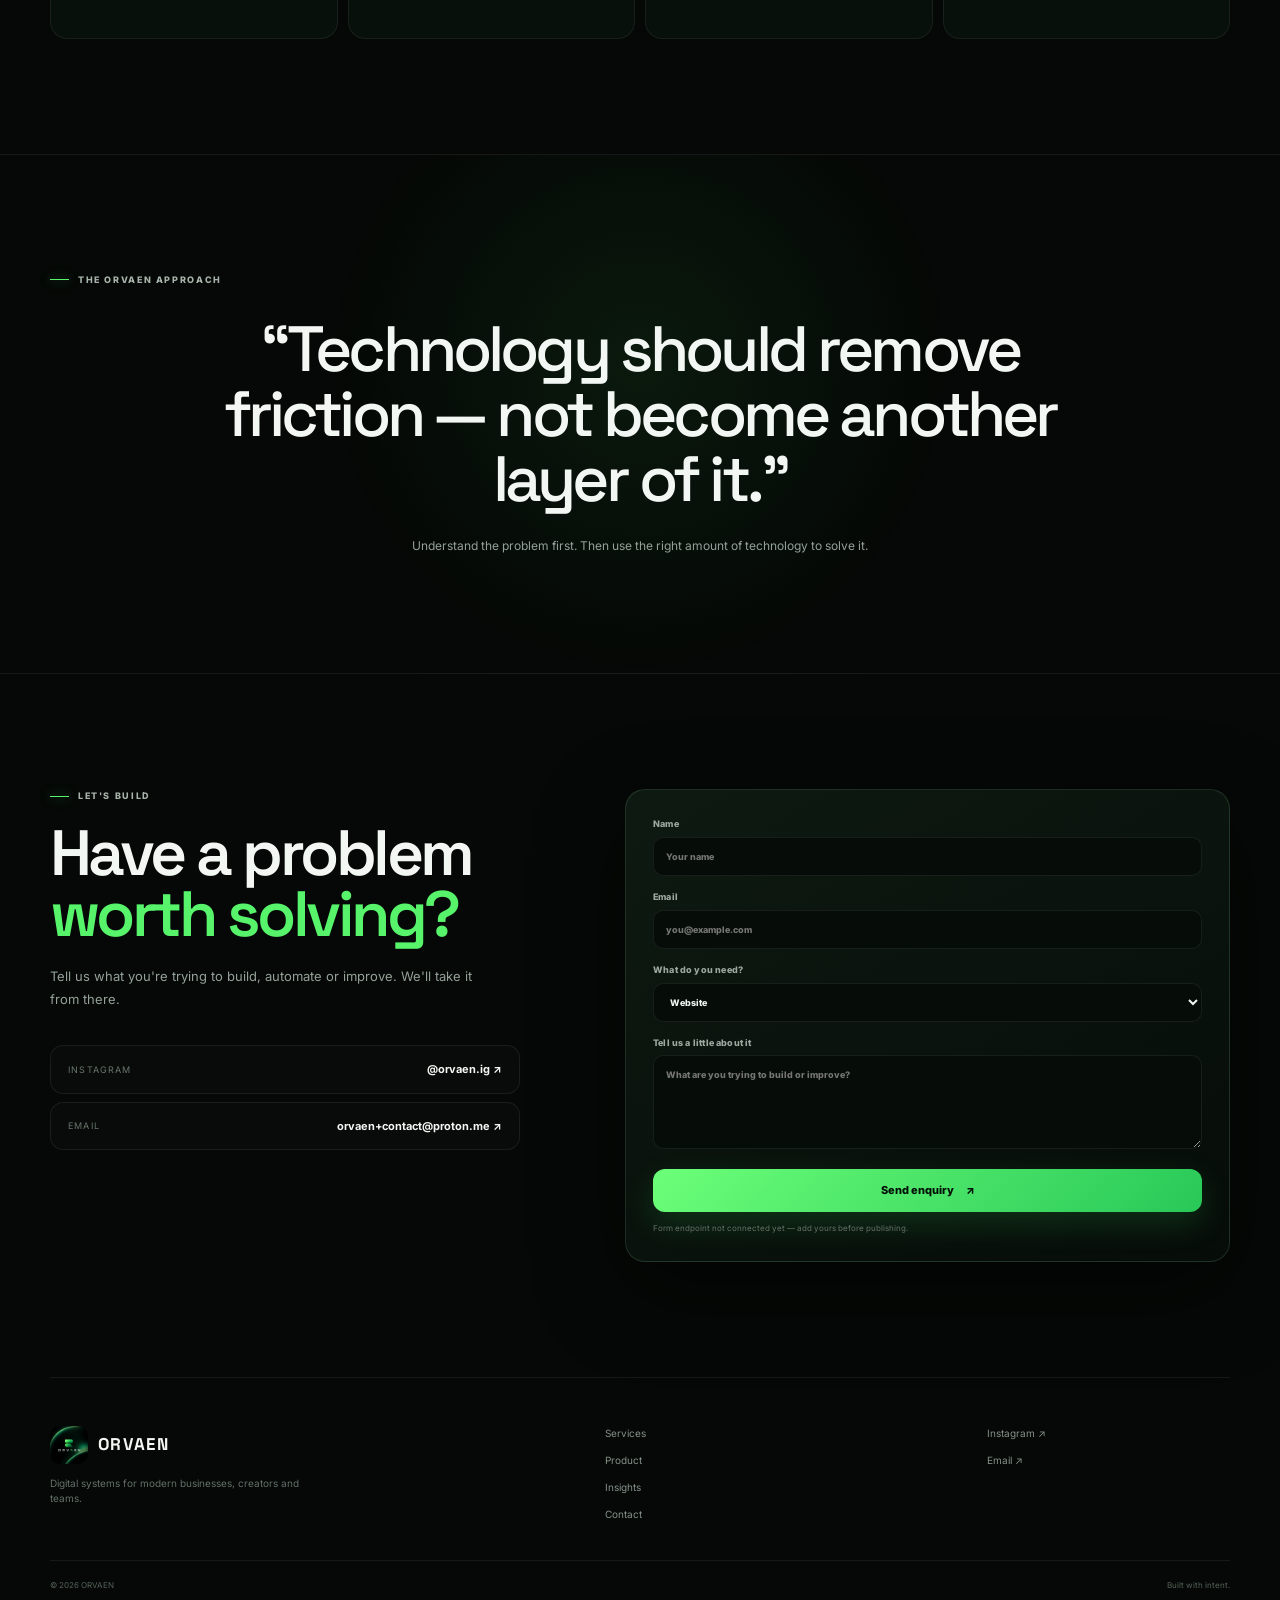
==== commit bf09017e: "Update form actions to use FormSubmit endpoints" ====
--- a/index.html
+++ b/index.html
@@ -160,7 +160,7 @@
         </div>
       </div>
       <!-- Replace this action with your final form endpoint when ready. -->
-      <form class="contact-form" id="contactForm" action="YOUR_FORM_ENDPOINT_HERE" method="POST">
+      <form class="contact-form" id="contactForm" action="https://formsubmit.co/orvaen+enquiry@proton.me" method="POST">
         <input type="hidden" name="_subject" value="New ORVAEN website enquiry">
         <label>Name<input required name="name" autocomplete="name" placeholder="Your name"></label>
         <label>Email<input required type="email" name="email" autocomplete="email" placeholder="you@example.com"></label>
@@ -198,7 +198,7 @@
       <h2 id="checkoutTitle">Get your <em>product.</em></h2>
       <p id="summary"></p>
       <!-- Replace this action with the same/final endpoint you use for product leads. -->
-      <form id="checkoutForm" action="YOUR_PRODUCT_FORM_ENDPOINT_HERE" method="POST">
+      <form id="checkoutForm" action="https://formsubmit.co/orvaen+products@proton.me" method="POST">
         <input type="hidden" name="product" id="productField">
         <input type="hidden" name="amount" id="amountField">
         <label>Full name<input required name="name" autocomplete="name" placeholder="Your name"></label>
